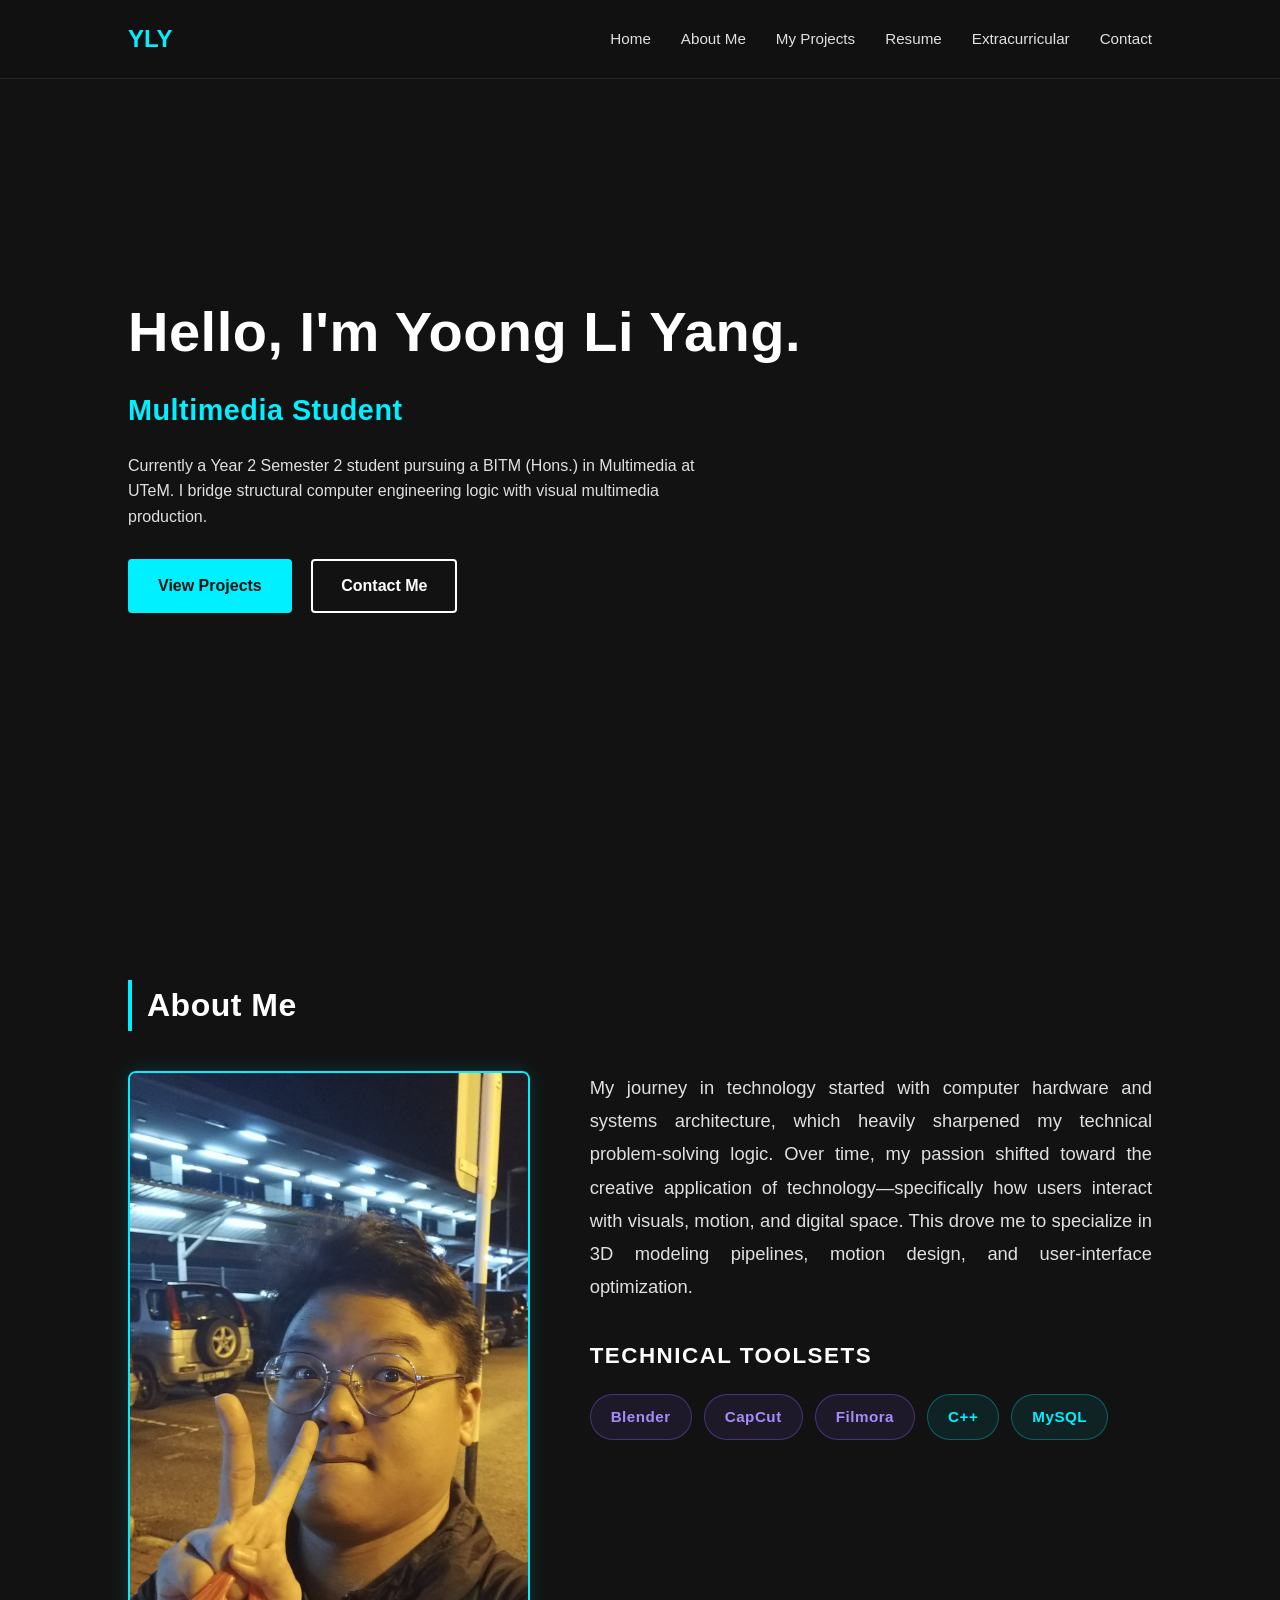
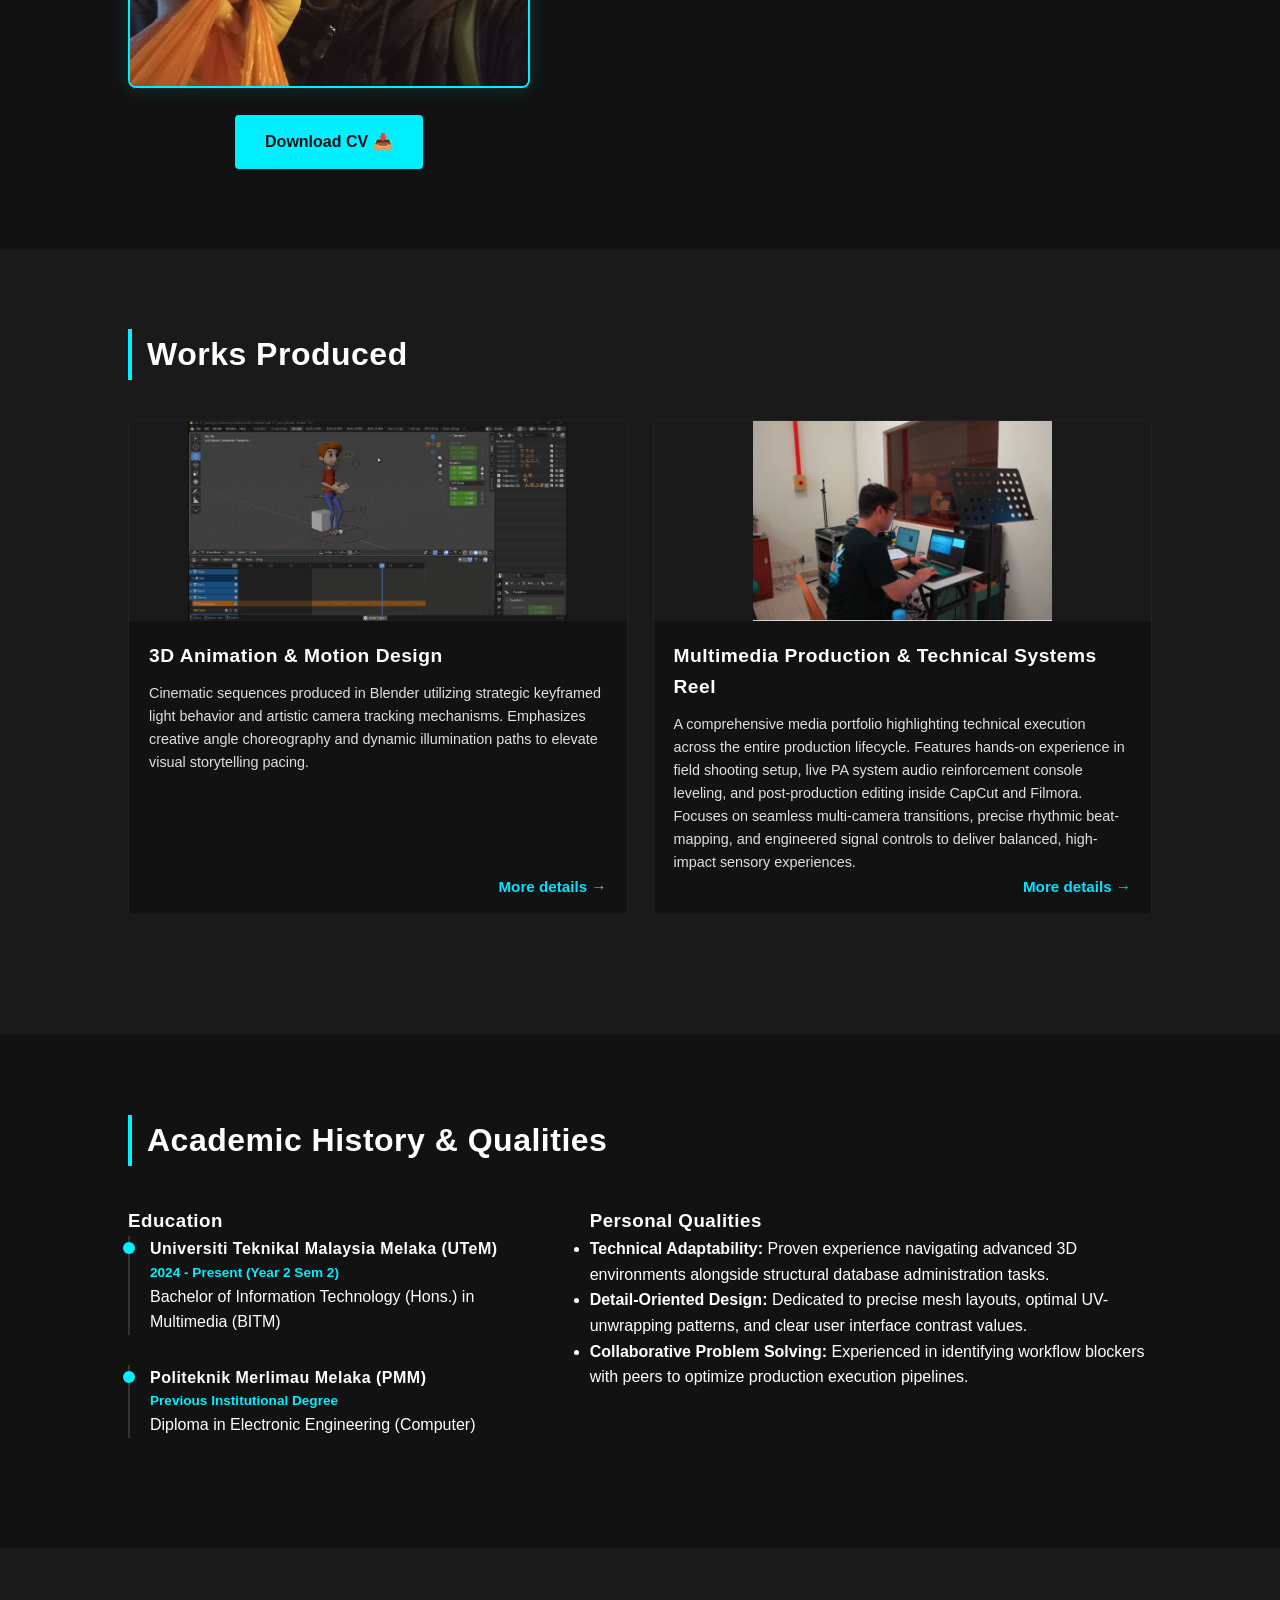
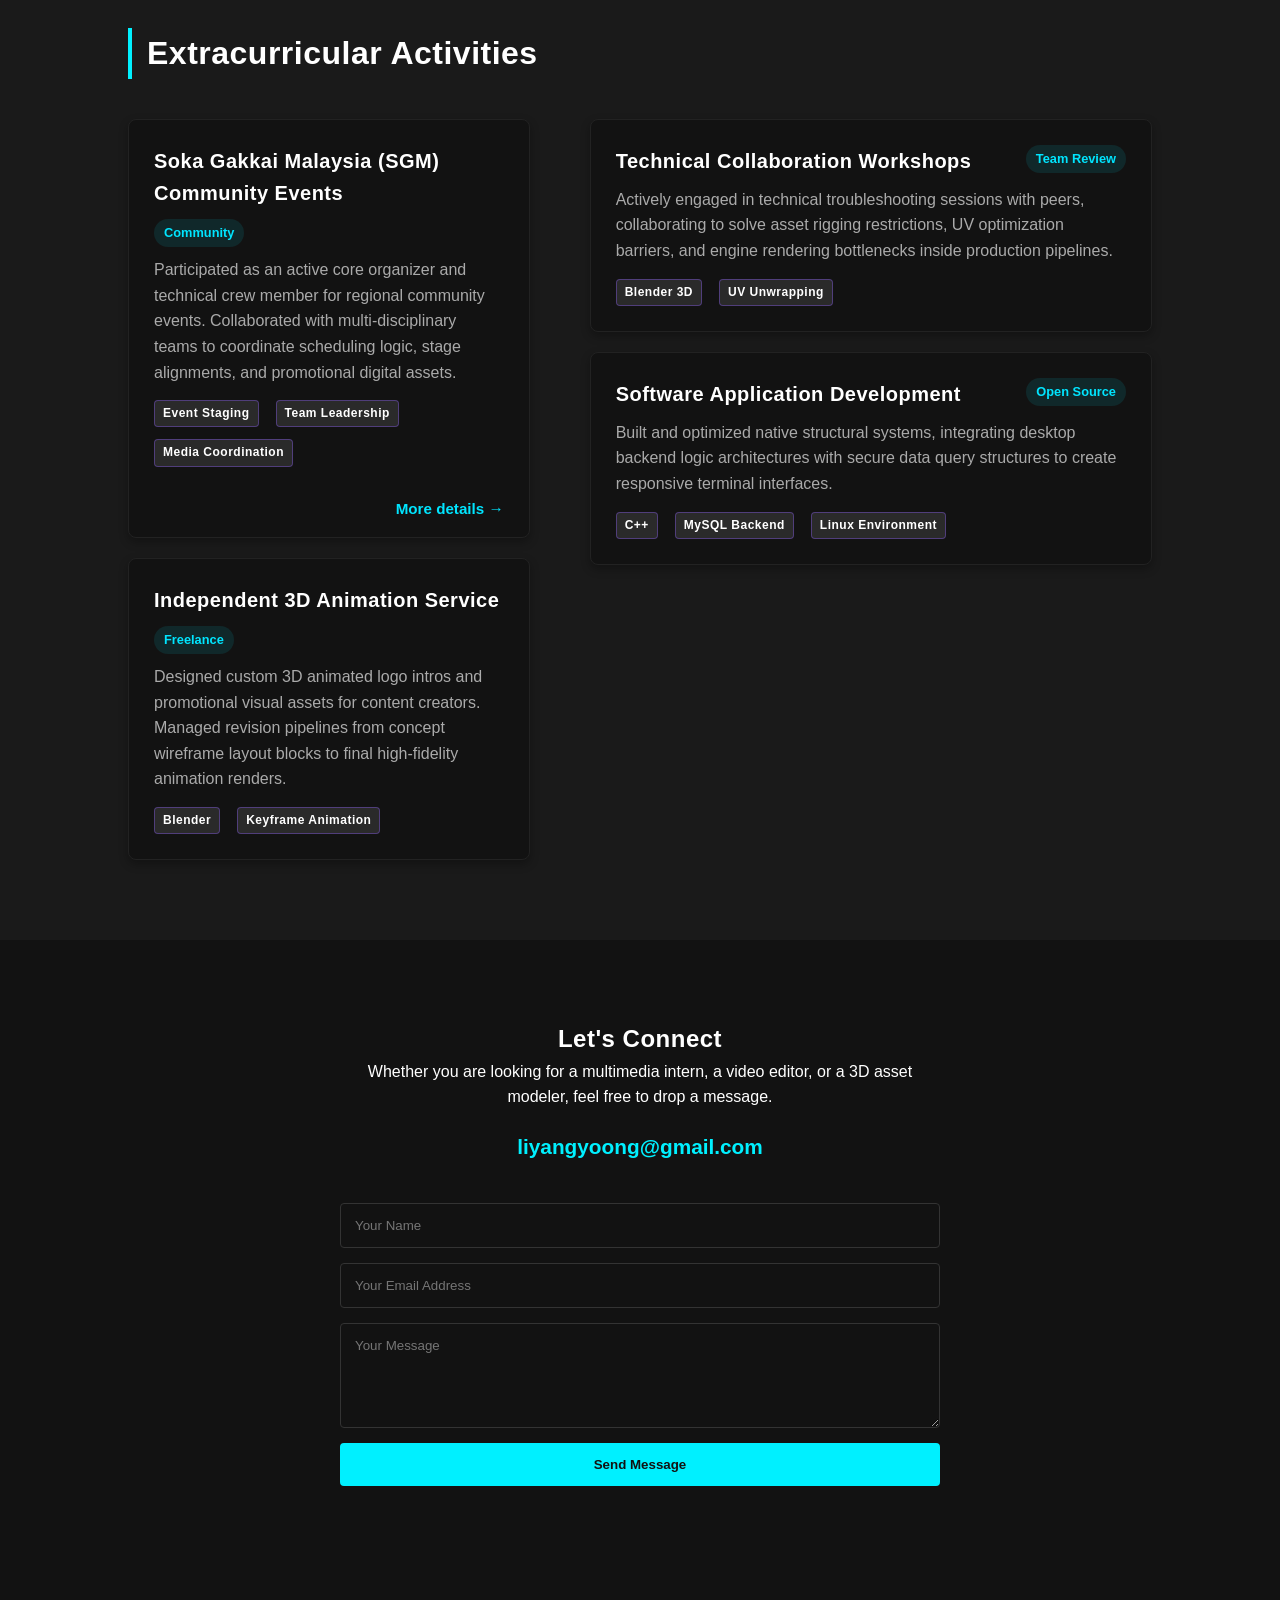
==== index.html @ 7531090e "Update index.html" ====
<!DOCTYPE html>
<html lang="en">
<head>
    <meta charset="UTF-8">
    <meta name="viewport" content="width=device-width, initial-scale=1.0">
    <title>Yoong Li Yang | Digital Portfolio</title>
    <link rel="stylesheet" href="styles.css">
    <style>
        /* Essential layout protection to prevent sections from running into each other */
        .clearfix::after {
            content: "";
            clear: both;
            display: table;
        }
        section {
            display: block;
            width: 100%;
            clear: both;
        }
        .gallery-grid {
            display: grid;
            grid-template-columns: repeat(auto-fit, minmax(320px, 1fr));
            gap: 25px;
            width: 100%;
            margin-bottom: 40px;
        }
    </style>
</head>
<body>

    <header>
        <nav class="nav-container">
            <div class="logo">YLY</div>
            <ul class="nav-links">
                <li><a href="#home">Home</a></li>
                <li><a href="#about">About Me</a></li>
                <li><a href="#projects">My Projects</a></li>
                <li><a href="#resume">Resume</a></li>
                <li><a href="#extracurricular">Extracurricular</a></li>
                <li><a href="#contact">Contact</a></li>
            </ul>
        </nav>
    </header>

    <section id="home" class="hero-section clearfix">
        <div class="video-overlay"></div>
        <video autoplay muted loop id="hero-video">
            <source src="assets/videos/hero_reel.mp4" type="video/mp4">
        </video>
        
        <div class="hero-content">
            <h1>Hello, I'm Yoong Li Yang.</h1>
            <h2>Multimedia Student</h2>
            <p>Currently a Year 2 Semester 2 student pursuing a BITM (Hons.) in Multimedia at UTeM. I bridge structural computer engineering logic with visual multimedia production.</p>
            <div class="cta-group">
                <a href="#projects" class="btn btn-primary">View Projects</a>
                <a href="#contact" class="btn btn-outline">Contact Me</a>
            </div>
        </div>
    </section>

    <section id="about" class="container clearfix">
        <h2 class="section-title">About Me</h2>
        <div class="split-grid">
            <div class="profile-card">
                <img src="profile.png" alt="Yoong Li Yang" class="profile-img scroll-reveal-left">
                <a href="Yoong_Li_Yang_Resume.pdf" download class="btn btn-primary" style="margin-top:20px; display:inline-block;">Download CV 📥</a>
            </div>
            <div class="bio-content scroll-reveal">
                <p>My journey in technology started with computer hardware and systems architecture, which heavily sharpened my technical problem-solving logic. Over time, my passion shifted toward the creative application of technology—specifically how users interact with visuals, motion, and digital space. This drove me to specialize in 3D modeling pipelines, motion design, and user-interface optimization.</p>
    
                <h3>Technical Toolsets</h3>
                <div class="badge-group">
                    <span class="badge badge-tech">Blender</span>
                    <span class="badge badge-tech">CapCut</span>
                    <span class="badge badge-tech">Filmora</span>
                    <span class="badge badge-logic">C++</span>
                    <span class="badge badge-logic">MySQL</span>
                </div>
            </div>
        </div>
    </section>

    <section id="projects" class="container bg-alt clearfix">
        <h2 class="section-title">Works Produced</h2>
        <div class="gallery-grid">
            <!-- Project 1 (Blender Card with Left Side Animation) -->
            <div class="project-card scroll-reveal-left" style="display: flex; flex-direction: column; height: 100%;">
                <img src="blender_render.png" alt="3D Animation Showcase" style="width: 100%; height: 200px; object-fit: contain; background-color: #1a1a1a; display: block;">
                <div class="project-info" style="display: flex; flex-direction: column; flex-grow: 1; justify-content: space-between; position: relative; padding-bottom: 40px;">
                    <div>
                        <h3>3D Animation & Motion Design</h3>
                        <p>Cinematic sequences produced in Blender utilizing strategic keyframed light behavior and artistic camera tracking mechanisms. Emphasizes creative angle choreography and dynamic illumination paths to elevate visual storytelling pacing.</p>
                    </div>
                    <a href="blender.html" style="position: absolute; bottom: 15px; right: 20px; color: #00e5ff; text-decoration: none; font-weight: bold; font-size: 0.95rem;">More details →</a>
                </div>
            </div>
            
            <!-- Project 2 (Multimedia Production Card with Right Side Animation) -->
            <div class="project-card scroll-reveal" style="display: flex; flex-direction: column; height: 100%;">
                <img src="picture9.png" alt="Multimedia Production Preview" style="width: 100%; height: 200px; object-fit: contain; background-color: #1a1a1a; display: block;">
                <div class="project-info" style="display: flex; flex-direction: column; flex-grow: 1; justify-content: space-between; position: relative; padding-bottom: 40px;">
                    <div>
                        <h3>Multimedia Production & Technical Systems Reel</h3>
                        <p>A comprehensive media portfolio highlighting technical execution across the entire production lifecycle. Features hands-on experience in field shooting setup, live PA system audio reinforcement console leveling, and post-production editing inside CapCut and Filmora. Focuses on seamless multi-camera transitions, precise rhythmic beat-mapping, and engineered signal controls to deliver balanced, high-impact sensory experiences.</p>
                    </div>
                    <a href="production.html" style="position: absolute; bottom: 15px; right: 20px; color: #00e5ff; text-decoration: none; font-weight: bold; font-size: 0.95rem;">More details →</a>
                </div>
            </div>
        </div>
    </section>

    <!-- 🎓 Academic History Section -->
    <section id="resume" class="container clearfix">
        <h2 class="section-title">Academic History & Qualities</h2>
        <div class="split-grid">
            <!-- ⬅️ Left Side: Education Columns (Glides from the Left) -->
            <div class="scroll-reveal-left">
                <h3>Education</h3>
                <div class="timeline-item">
                    <h4>Universiti Teknikal Malaysia Melaka (UTeM)</h4>
                    <p class="time-marker">2024 - Present (Year 2 Sem 2)</p>
                    <p>Bachelor of Information Technology (Hons.) in Multimedia (BITM)</p>
                </div>
                <div class="timeline-item">
                    <h4>Politeknik Merlimau Melaka (PMM)</h4>
                    <p class="time-marker">Previous Institutional Degree</p>
                    <p>Diploma in Electronic Engineering (Computer)</p>
                </div>
            </div>
            
            <!-- ➡️ Right Side: Personal Qualities List (Glides from the Right) -->
            <div class="scroll-reveal">
                <h3>Personal Qualities</h3>
                <ul>
                    <li><strong>Technical Adaptability:</strong> Proven experience navigating advanced 3D environments alongside structural database administration tasks.</li>
                    <li><strong>Detail-Oriented Design:</strong> Dedicated to precise mesh layouts, optimal UV-unwrapping patterns, and clear user interface contrast values.</li>
                    <li><strong>Collaborative Problem Solving:</strong> Experienced in identifying workflow blockers with peers to optimize production execution pipelines.</li>
                </ul>
            </div>
        </div>
    </section>

    <!-- 🌟 Extracurricular Activities Section (Fully Enhanced with Active Links) -->
    <section id="extracurricular" class="container bg-alt clearfix">
        <h2 class="section-title">Extracurricular Activities</h2>
        <div class="split-grid">
            
            <!-- ⬅️ Left Side: Digital Media, Community & Content Creation -->
            <div class="scroll-reveal-left" style="display: flex; flex-direction: column; gap: 20px;">
                
                <!-- Card 1: SGM Event Engagement (Now Interactive with Detail Redirection Link) -->
                <div class="activity-card" style="background: #121212; border: 1px solid #222; padding: 25px; border-radius: 8px; transition: all 0.3s ease; box-shadow: 0 4px 10px rgba(0,0,0,0.3); position: relative; padding-bottom: 55px;">
                    <div style="display: flex; justify-content: space-between; align-items: flex-start; margin-bottom: 10px; flex-wrap: wrap; gap: 10px;">
                        <h3 style="margin: 0; color: #fff; font-size: 1.25rem;">Soka Gakkai Malaysia (SGM) Community Events</h3>
                        <span style="background: rgba(0, 229, 255, 0.1); color: #00e5ff; padding: 4px 10px; border-radius: 20px; font-size: 0.8rem; font-weight: bold;">Community</span>
                    </div>
                    <p style="color: #aaa; margin-bottom: 15px;">Participated as an active core organizer and technical crew member for regional community events. Collaborated with multi-disciplinary teams to coordinate scheduling logic, stage alignments, and promotional digital assets.</p>
                    <div class="badge-group" style="margin-bottom: 15px;">
                        <span class="badge badge-tech" style="background: #2a2a2a; color: #fff; padding: 3px 8px; border-radius: 4px; font-size: 0.75rem; margin-right: 5px;">Event Staging</span>
                        <span class="badge badge-tech" style="background: #2a2a2a; color: #fff; padding: 3px 8px; border-radius: 4px; font-size: 0.75rem; margin-right: 5px;">Team Leadership</span>
                        <span class="badge badge-tech" style="background: #2a2a2a; color: #fff; padding: 3px 8px; border-radius: 4px; font-size: 0.75rem;">Media Coordination</span>
                    </div>
                    
                    <!-- 🔗 More Details Anchor Linking to sgm.html sub-page -->
                    <a href="sgm.html" style="position: absolute; bottom: 15px; right: 25px; color: #00e5ff; text-decoration: none; font-weight: bold; font-size: 0.95rem;">More details →</a>
                </div>

                <!-- Card 2: Independent 3D Animation Service -->
                <div class="activity-card" style="background: #121212; border: 1px solid #222; padding: 25px; border-radius: 8px; transition: all 0.3s ease; box-shadow: 0 4px 10px rgba(0,0,0,0.3);">
                    <div style="display: flex; justify-content: space-between; align-items: flex-start; margin-bottom: 10px; flex-wrap: wrap; gap: 10px;">
                        <h3 style="margin: 0; color: #fff; font-size: 1.25rem;">Independent 3D Animation Service</h3>
                        <span style="background: rgba(0, 229, 255, 0.1); color: #00e5ff; padding: 4px 10px; border-radius: 20px; font-size: 0.8rem; font-weight: bold;">Freelance</span>
                    </div>
                    <p style="color: #aaa; margin-bottom: 15px;">Designed custom 3D animated logo intros and promotional visual assets for content creators. Managed revision pipelines from concept wireframe layout blocks to final high-fidelity animation renders.</p>
                    <div class="badge-group">
                        <span class="badge badge-tech" style="background: #2a2a2a; color: #fff; padding: 3px 8px; border-radius: 4px; font-size: 0.75rem; margin-right: 5px;">Blender</span>
                        <span class="badge badge-tech" style="background: #2a2a2a; color: #fff; padding: 3px 8px; border-radius: 4px; font-size: 0.75rem;">Keyframe Animation</span>
                    </div>
                </div>
            </div>
            
            <!-- ➡️ Right Side: Technical Systems & Research -->
            <div class="scroll-reveal" style="display: flex; flex-direction: column; gap: 20px;">
                
                <!-- Card 3: Technical Collaboration Workshops -->
                <div class="activity-card" style="background: #121212; border: 1px solid #222; padding: 25px; border-radius: 8px; transition: all 0.3s ease; box-shadow: 0 4px 10px rgba(0,0,0,0.3);">
                    <div style="display: flex; justify-content: space-between; align-items: flex-start; margin-bottom: 10px; flex-wrap: wrap; gap: 10px;">
                        <h3 style="margin: 0; color: #fff; font-size: 1.25rem;">Technical Collaboration Workshops</h3>
                        <span style="background: rgba(0, 229, 255, 0.1); color: #00e5ff; padding: 4px 10px; border-radius: 20px; font-size: 0.8rem; font-weight: bold;">Team Review</span>
                    </div>
                    <p style="color: #aaa; margin-bottom: 15px;">Actively engaged in technical troubleshooting sessions with peers, collaborating to solve asset rigging restrictions, UV optimization barriers, and engine rendering bottlenecks inside production pipelines.</p>
                    <div class="badge-group">
                        <span class="badge badge-tech" style="background: #2a2a2a; color: #fff; padding: 3px 8px; border-radius: 4px; font-size: 0.75rem; margin-right: 5px;">Blender 3D</span>
                        <span class="badge badge-tech" style="background: #2a2a2a; color: #fff; padding: 3px 8px; border-radius: 4px; font-size: 0.75rem;">UV Unwrapping</span>
                    </div>
                </div>

                <!-- Card 4: Software Application Development -->
                <div class="activity-card" style="background: #121212; border: 1px solid #222; padding: 25px; border-radius: 8px; transition: all 0.3s ease; box-shadow: 0 4px 10px rgba(0,0,0,0.3);">
                    <div style="display: flex; justify-content: space-between; align-items: flex-start; margin-bottom: 10px; flex-wrap: wrap; gap: 10px;">
                        <h3 style="margin: 0; color: #fff; font-size: 1.25rem;">Software Application Development</h3>
                        <span style="background: rgba(0, 229, 255, 0.1); color: #00e5ff; padding: 4px 10px; border-radius: 20px; font-size: 0.8rem; font-weight: bold;">Open Source</span>
                    </div>
                    <p style="color: #aaa; margin-bottom: 15px;">Built and optimized native structural systems, integrating desktop backend logic architectures with secure data query structures to create responsive terminal interfaces.</p>
                    <div class="badge-group">
                        <span class="badge badge-tech" style="background: #2a2a2a; color: #fff; padding: 3px 8px; border-radius: 4px; font-size: 0.75rem; margin-right: 5px;">C++</span>
                        <span class="badge badge-tech" style="background: #2a2a2a; color: #fff; padding: 3px 8px; border-radius: 4px; font-size: 0.75rem; margin-right: 5px;">MySQL Backend</span>
                        <span class="badge badge-tech" style="background: #2a2a2a; color: #fff; padding: 3px 8px; border-radius: 4px; font-size: 0.75rem;">Linux Environment</span>
                    </div>
                </div>
            </div>

        </div>
    </section>

    <!-- 📨 Contact Form Section -->
    <section id="contact" class="container clearfix">
        <div class="contact-center">
            <h2>Let's Connect</h2>
            <p>Whether you are looking for a multimedia intern, a video editor, or a 3D asset modeler, feel free to drop a message.</p>
            <p class="email-highlight">liyangyoong@gmail.com</p>
            
            <!-- Ajax Contact Form (No Redirects, No Refreshes) -->
            <form id="portfolioContactForm" class="contact-form">
                
                <input type="hidden" name="_captcha" value="false">

                <input type="text" name="name" placeholder="Your Name" required>
                <input type="email" name="email" placeholder="Your Email Address" required>
                <textarea name="message" placeholder="Your Message" rows="5" required></textarea>
                
                <button type="submit" id="submitBtn" class="btn btn-primary">Send Message</button>
                
                <!-- Success Notification Output Field -->
                <div id="formFeedback" class="feedback-msg" style="margin-top: 20px; font-weight: bold; font-size: 1.1rem; min-height: 25px; transition: color 0.3s ease;"></div>
            </form>
        </div>
    </section>

    <script src="scripts.js"></script>

    <!-- 🚀 AJAX Background Email Sender & Scroll Listener System -->
    <script>
        document.addEventListener("DOMContentLoaded", function () {
            // 1. 📬 Silent Form Handling System
            const form = document.getElementById("portfolioContactForm");
            const feedback = document.getElementById("formFeedback");
            const button = document.getElementById("submitBtn");

            if (form) {
                form.addEventListener("submit", function (e) {
                    e.preventDefault(); // Stop page from refreshing or redirecting!
                    
                    button.disabled = true;
                    button.innerText = "Sending...";
                    feedback.style.color = "#00f0ff";
                    feedback.innerText = "Processing your message...";

                    const formData = new FormData(form);

                    fetch("https://formsubmit.co/ajax/liyangyoong@gmail.com", {
                        method: "POST",
                        body: formData
                    })
                    .then(response => response.json())
                    .then(data => {
                        feedback.style.color = "#00ff88"; // Bright green text color
                        feedback.innerText = "Message sent successfully! I will reply to your email within 24 hours.";
                        form.reset();
                    })
                    .catch(error => {
                        feedback.style.color = "#ff3333";
                        feedback.innerText = "Oops! Something went wrong. Please try again.";
                    })
                    .finally(() => {
                        button.disabled = false;
                        button.innerText = "Send Message";
                    });
                });
            }

            // 2. 🎬 Scroll Trigger Animations System
            const revealElements = document.querySelectorAll(".scroll-reveal, .scroll-reveal-left");
            if (revealElements.length > 0) {
                const observer = new IntersectionObserver(function (entries) {
                    entries.forEach(function (entry) {
                        if (entry.isIntersecting) {
                            entry.target.classList.add("active");
                        } else {
                            entry.target.classList.remove("active");
                        }
                    });
                }, { 
                    threshold: 0.1,
                    rootMargin: "0px 0px -50px 0px"
                });

                revealElements.forEach(function (element) {
                    observer.observe(element);
                });
            }
        });
    </script>
</body>
</html>
---- styles.css ----
/* ==========================================================================
   GLOBAL STYLES & VARIABLES
   ========================================================================== */
:root {
    --bg-main: #121212;
    --bg-sub: #1a1a1a;
    --text-primary: #ffffff;
    --text-secondary: #e0E0e0;
    --accent-cyan: #00f0ff;
    --accent-glow: rgba(0, 240, 255, 0.3);
}

* {
    margin: 0;
    padding: 0;
    box-sizing: border-box;
    font-family: 'Roboto', sans-serif;
    scroll-behavior: smooth;
}

body {
    background-color: var(--bg-main);
    color: var(--text-primary);
    line-height: 1.6;
}

h1, h2, h3, h4 {
    font-family: 'Poppins', sans-serif;
    font-weight: 700;
    letter-spacing: 0.5px;
}

.container {
    padding: 80px 10%;
}

.bg-alt {
    background-color: var(--bg-sub);
}

.section-title {
    font-size: 2rem;
    margin-bottom: 40px;
    border-left: 4px solid var(--accent-cyan);
    padding-left: 15px;
}

/* ==========================================================================
   HEADER & NAVIGATION
   ========================================================================== */
header {
    position: fixed;
    top: 0;
    width: 100%;
    background: rgba(18, 18, 18, 0.95);
    backdrop-filter: blur(10px);
    z-index: 1000;
    border-bottom: 1px solid #222;
}

.nav-container {
    display: flex;
    justify-content: space-between;
    align-items: center;
    padding: 20px 10%;
}

.logo {
    font-weight: bold;
    color: var(--accent-cyan);
    font-size: 1.5rem;
}

.nav-links {
    display: flex;
    list-style: none;
}

.nav-links a {
    color: var(--text-secondary);
    text-decoration: none;
    margin-left: 30px;
    font-size: 0.95rem;
    transition: color 0.2s ease;
}

.nav-links a:hover {
    color: var(--accent-cyan);
}

/* ==========================================================================
   HERO SECTION WITH VIDEO
   ========================================================================== */
.hero-section {
    position: relative;
    height: 100vh;
    display: flex;
    align-items: center;
    padding: 0 10%;
    overflow: hidden;
}

#hero-video {
    position: absolute;
    top: 50%;
    left: 50%;
    min-width: 100%;
    min-height: 100%;
    width: auto;
    height: auto;
    transform: translate(-50%, -50%);
    z-index: -2;
    object-fit: cover;
}

.video-overlay {
    position: absolute;
    top: 0;
    left: 0;
    width: 100%;
    height: 100%;
    background: rgba(18, 18, 18, 0.85);
    z-index: -1;
}

.hero-content h1 { font-size: 3.5rem; margin-bottom: 10px; }
.hero-content h2 { font-size: 1.8rem; color: var(--accent-cyan); margin-bottom: 20px; }
.hero-content p { max-width: 600px; margin-bottom: 30px; color: var(--text-secondary); }

/* ==========================================================================
   BUTTONS
   ========================================================================== */
.btn {
    padding: 12px 28px;
    border-radius: 4px;
    text-decoration: none;
    font-weight: 600;
    display: inline-block;
    transition: all 0.2s ease;
    cursor: pointer;
}

.btn-primary {
    background-color: var(--accent-cyan);
    color: #121212;
    border: 2px solid var(--accent-cyan);
}

.btn-primary:hover {
    background-color: transparent;
    color: var(--accent-cyan);
    box-shadow: 0 0 15px var(--accent-glow);
}

.btn-outline {
    border: 2px solid var(--text-primary);
    color: var(--text-primary);
    margin-left: 15px;
}

.btn-outline:hover {
    border-color: var(--accent-cyan);
    color: var(--accent-cyan);
}

/* ==========================================================================
   ABOUT ME SECTION: SPLIT GRID & BIO
   ========================================================================== */
.split-grid {
    display: grid;
    grid-template-columns: 1fr 1.4fr; 
    gap: 60px;                        
    align-items: flex-start;
}

.profile-card {
    text-align: center;
}

.profile-img {
    max-width: 100%;    
    height: auto;       
    object-fit: contain; 
    border-radius: 8px;
    border: 2px solid var(--accent-cyan);
    box-shadow: 0 0 20px rgba(0, 240, 255, 0.15); 
    transition: transform 0.3s ease;
}

.profile-img:hover {
    transform: scale(1.02); 
}

.bio-content p {
    font-size: 1.15rem;          
    line-height: 1.8;            
    color: var(--text-secondary);
    margin-bottom: 35px;         
    text-align: justify;         
}

.bio-content h3 {
    font-size: 1.4rem;
    color: #ffffff;
    margin-bottom: 20px;
    text-transform: uppercase;   
    letter-spacing: 1.5px;       
}

/* ==========================================================================
   🛠️ TRUE SCROLL DETECTED VISUAL STATES (Synchronized to 3s)
   ========================================================================== */

/* Left-Side Glide (Profile Picture) */
.scroll-reveal-left {
    opacity: 0;
    transform: translateX(-50px);
    transition: opacity 30s cubic-bezier(0.25, 1, 0.5, 1), transform 3s cubic-bezier(0.25, 1, 0.5, 1);
}
.scroll-reveal-left.active {
    opacity: 1;
    transform: translateX(0);
}

/* Bottom Glide changed to Right-Side Glide (Bio Text Paragraph) */
.scroll-reveal {
    opacity: 0;
    transform: translateX(50px); /* ➡️ Moves the start position 50px to the right side */
    /* ⚡ Synchronized both opacity and transform to a smooth 0.8 seconds */
    transition: opacity 30s cubic-bezier(0.25, 1, 0.5, 1), transform 0.8s cubic-bezier(0.25, 1, 0.5, 1);
}

.scroll-reveal.active {
    opacity: 1;
    transform: translateX(0); /* ✅ Glides back to its original position */
}

/* ==========================================================================
   CREATIVE COMPONENT: TECHNICAL BADGES
   ========================================================================== */
.badge-group {
    display: flex;
    flex-wrap: wrap;
    gap: 12px;
    margin-top: 15px;
}

.badge {
    padding: 10px 20px;          
    border-radius: 30px;         
    font-size: 0.95rem;          
    font-weight: 600;
    letter-spacing: 0.5px;
    display: inline-block;
    transition: all 0.25s ease;
    cursor: default;
}

.badge-tech { 
    background-color: rgba(138, 92, 246, 0.1); 
    color: #a78bfa; 
    border: 1px solid rgba(138, 92, 246, 0.4); 
}
.badge-tech:hover {
    background-color: rgba(138, 92, 246, 0.25);
    box-shadow: 0 0 12px rgba(138, 92, 246, 0.3);
}

.badge-logic { 
    background-color: rgba(0, 240, 255, 0.08); 
    color: var(--accent-cyan); 
    border: 1px solid rgba(0, 240, 255, 0.3); 
}
.badge-logic:hover {
    background-color: rgba(0, 240, 255, 0.2);
    box-shadow: 0 0 12px var(--accent-glow);
}

/* ==========================================================================
   WORKS PRODUCED GALLERY GRID
   ========================================================================== */
.gallery-grid {
    display: grid;
    grid-template-columns: repeat(auto-fit, minmax(300px, 1fr));
    gap: 30px;
}

.project-card {
    background-color: var(--bg-main);
    border: 1px solid #222;
    border-radius: 6px;
    overflow: hidden;
    transition: transform 0.3s ease, border-color 0.3s ease;
}

.project-card:hover {
    transform: translateY(-5px);
    border-color: var(--accent-cyan);
}

.project-media {
    height: 200px;
    background-color: #252525;
    display: flex;
    align-items: center;
    justify-content: center;
    color: #555;
}

.project-info {
    padding: 20px;
}

.project-info h3 { margin-bottom: 10px; font-size: 1.2rem;}
.project-info p { font-size: 0.9rem; color: var(--text-secondary); }

/* ==========================================================================
   RESUME TIMELINE
   ========================================================================== */
.timeline-item {
    border-left: 2px solid #333;
    padding-left: 20px;
    position: relative;
    margin-bottom: 30px;
}

.timeline-item::before {
    content: '';
    position: absolute;
    left: -7px;
    top: 6px;
    width: 12px;
    height: 12px;
    background: var(--accent-cyan);
    border-radius: 50%;
}

.time-marker { font-size: 0.85rem; color: var(--accent-cyan); font-weight: bold; }

/* ==========================================================================
   CONTACT FORM & SYSTEM FEEDBACK
   ========================================================================== */
.contact-center { max-width: 600px; margin: 0 auto; text-align: center; }
.email-highlight { font-size: 1.3rem; color: var(--accent-cyan); margin: 20px 0 40px; font-weight: bold;}

.contact-form { display: flex; flex-direction: column; gap: 15px; text-align: left; }
.contact-form input, .contact-form textarea {
    width: 100%; padding: 14px; background: var(--bg-main); border: 1px solid #333;
    color: #fff; border-radius: 4px; outline: none; transition: border-color 0.2s;
}
.contact-form input:focus, .contact-form textarea:focus { border-color: var(--accent-cyan); }

.feedback-msg { margin-top: 15px; font-weight: bold; text-align: center; }
.feedback-msg.success { color: #00ff88; }
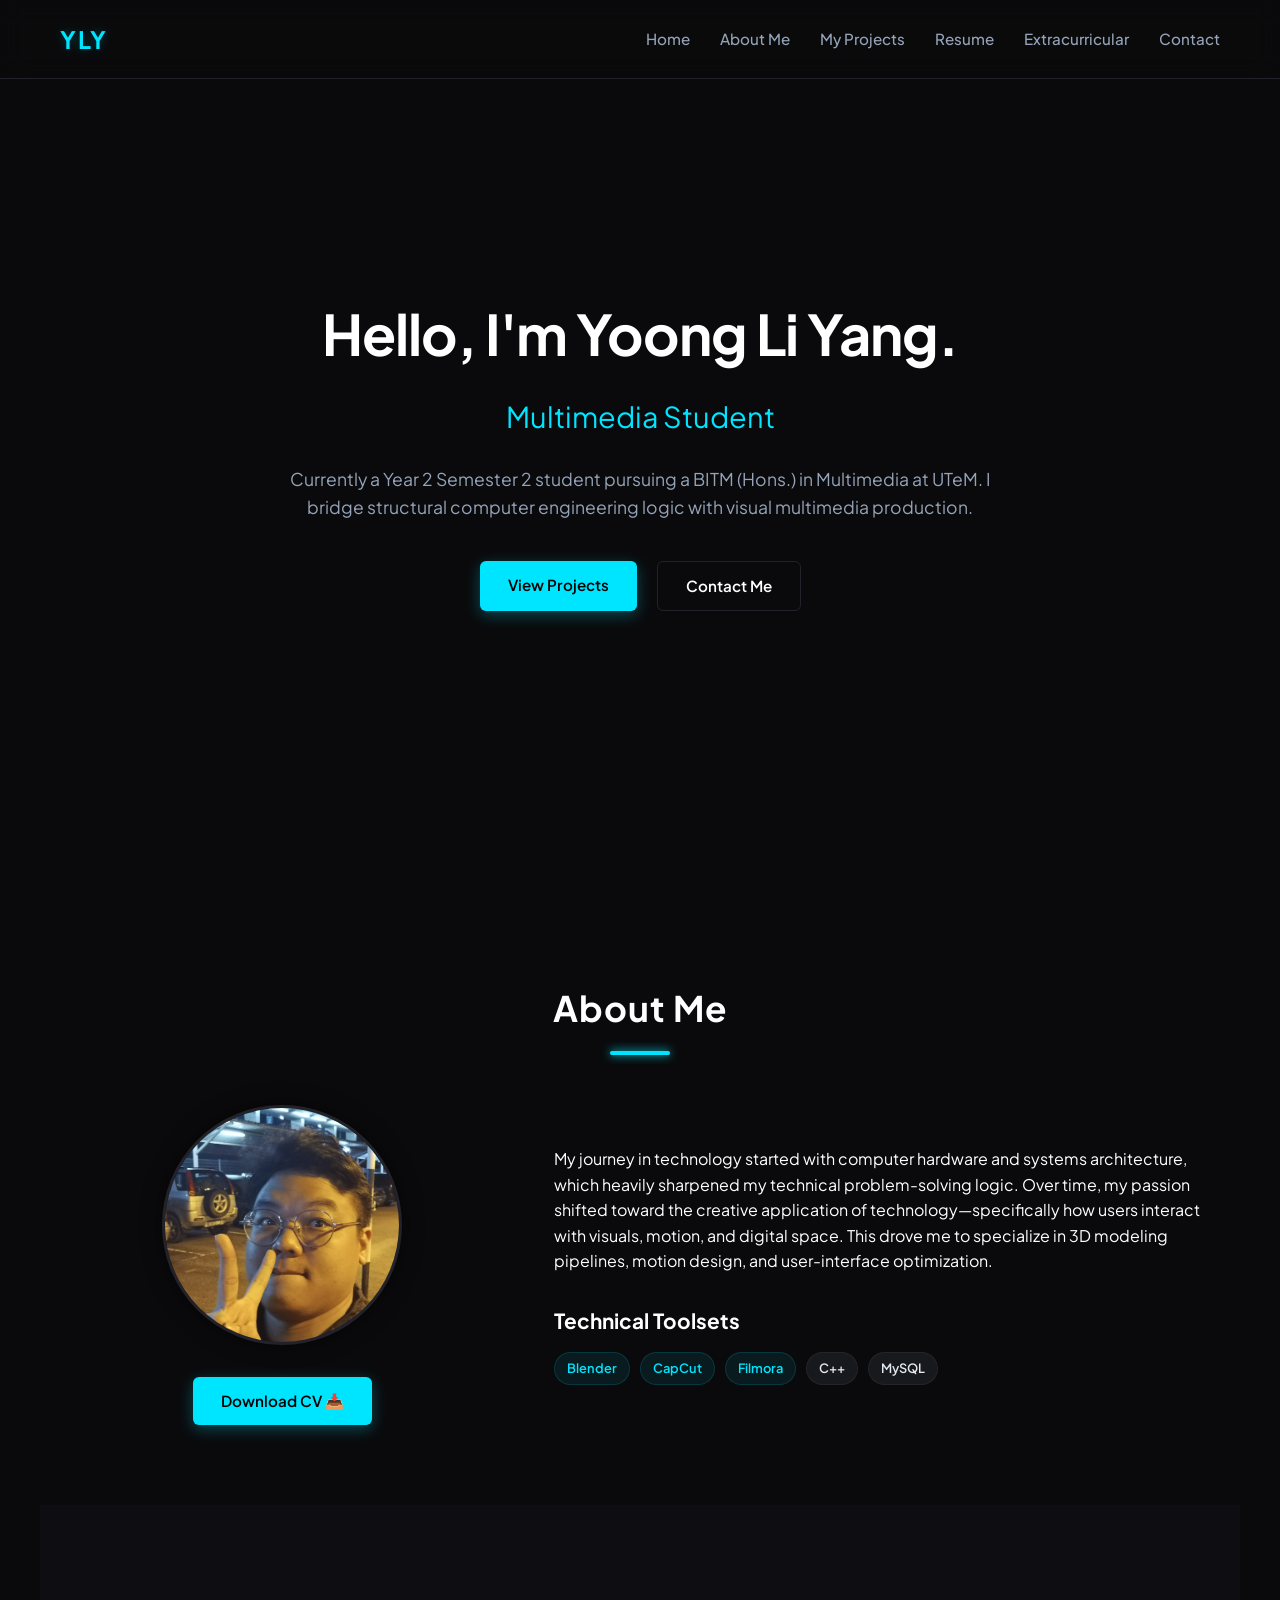
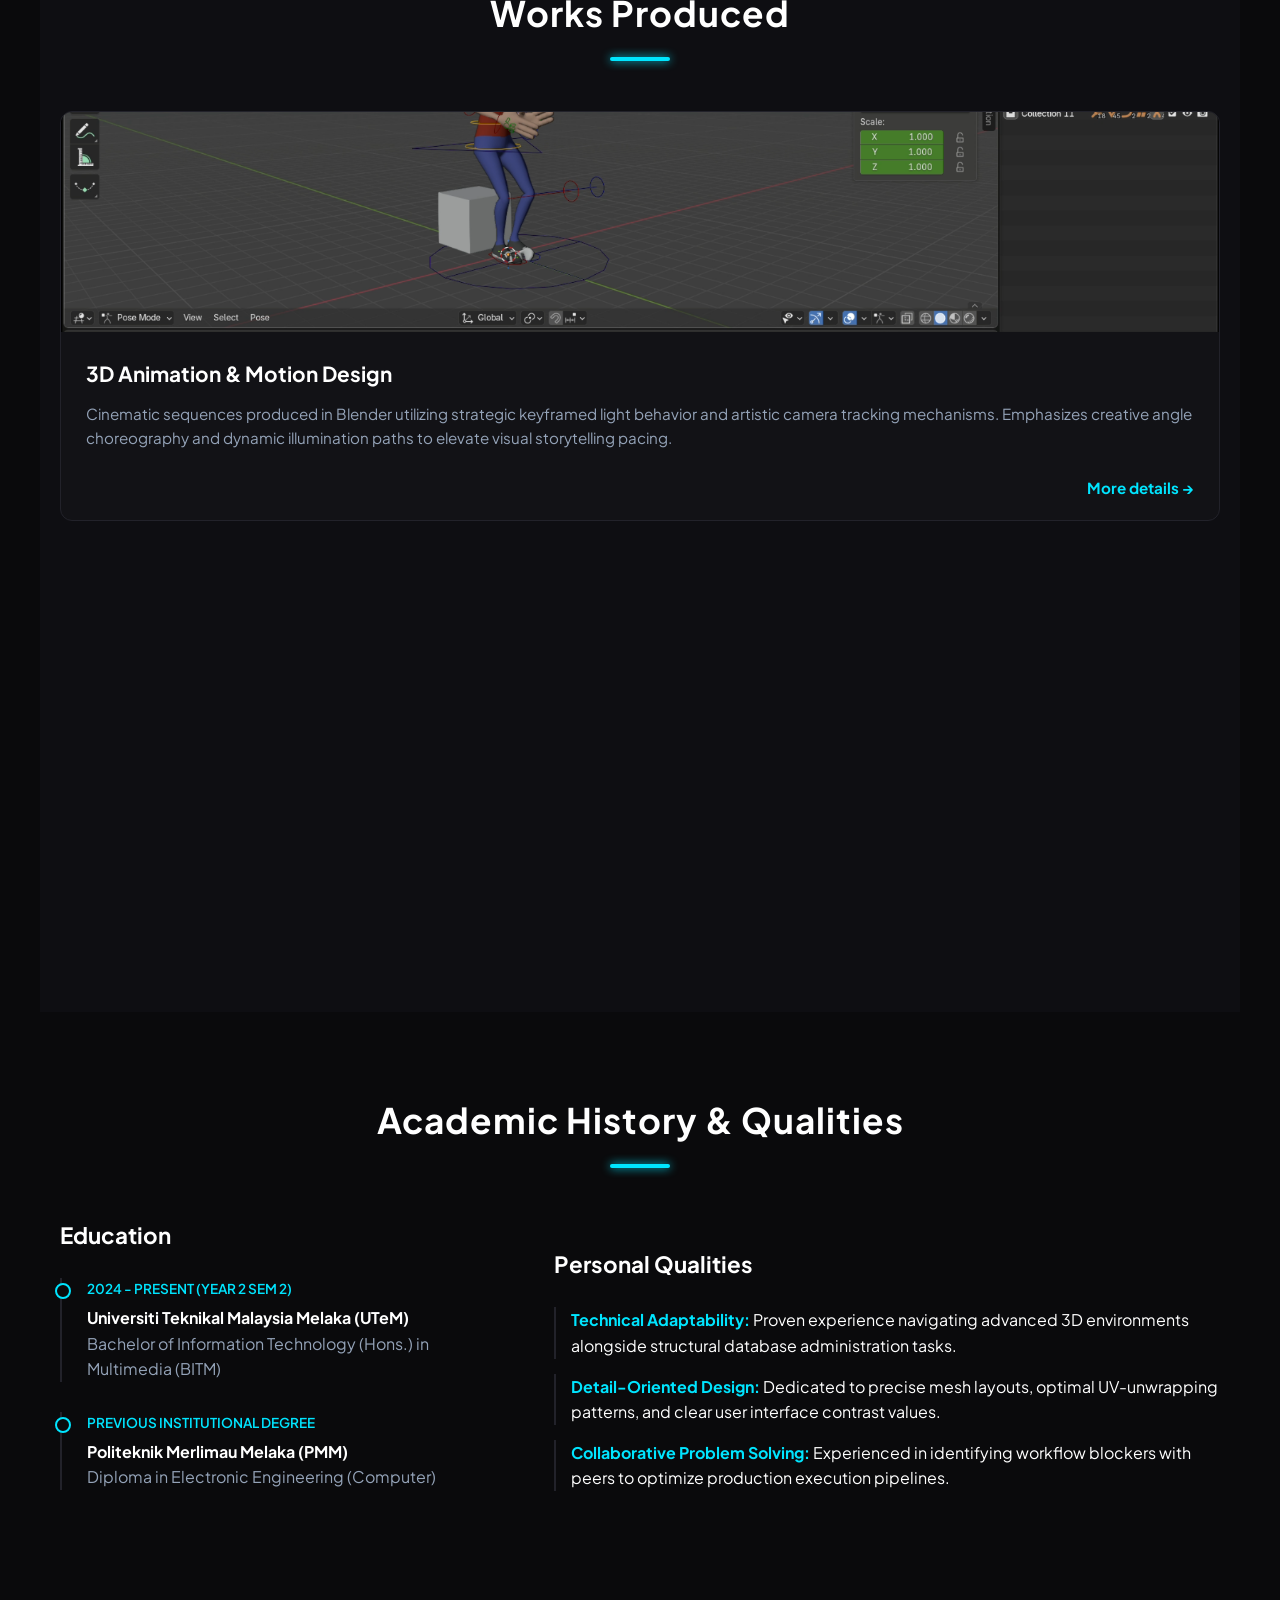
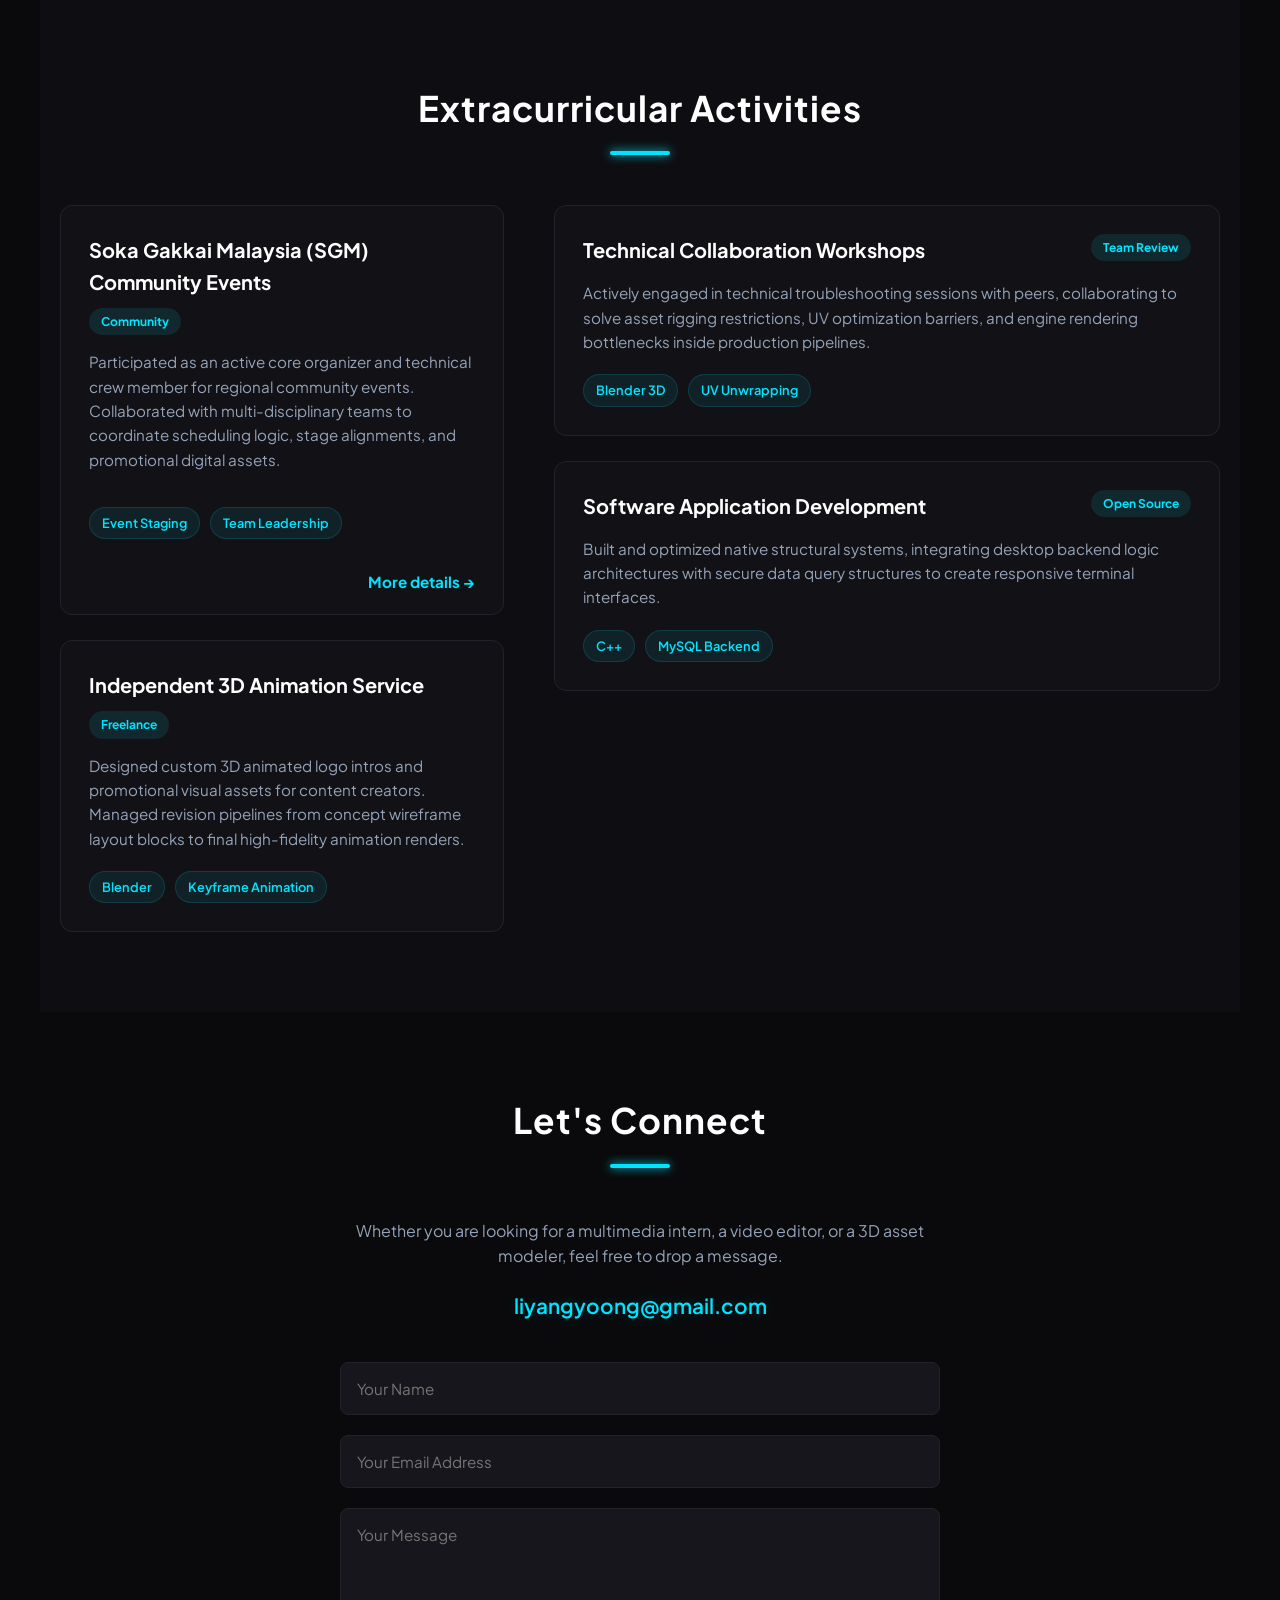
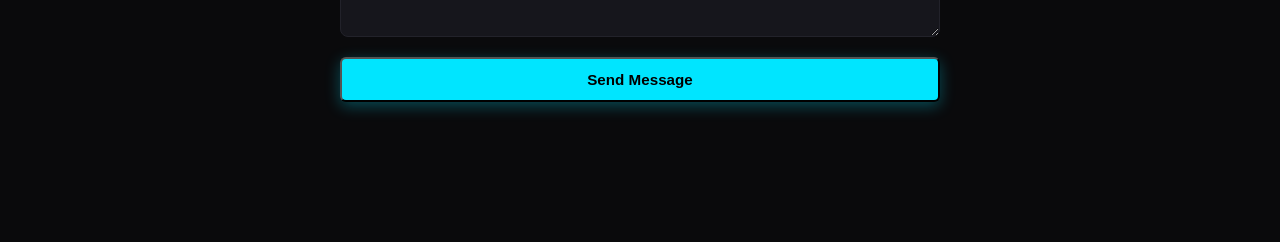
==== commit a614f655: "Update index.html" ====
--- a/index.html
+++ b/index.html
@@ -5,26 +5,6 @@
     <meta name="viewport" content="width=device-width, initial-scale=1.0">
     <title>Yoong Li Yang | Digital Portfolio</title>
     <link rel="stylesheet" href="styles.css">
-    <style>
-        /* Essential layout protection to prevent sections from running into each other */
-        .clearfix::after {
-            content: "";
-            clear: both;
-            display: table;
-        }
-        section {
-            display: block;
-            width: 100%;
-            clear: both;
-        }
-        .gallery-grid {
-            display: grid;
-            grid-template-columns: repeat(auto-fit, minmax(320px, 1fr));
-            gap: 25px;
-            width: 100%;
-            margin-bottom: 40px;
-        }
-    </style>
 </head>
 <body>
 
@@ -42,7 +22,7 @@
         </nav>
     </header>
 
-    <section id="home" class="hero-section clearfix">
+    <section id="home" class="hero-section">
         <div class="video-overlay"></div>
         <video autoplay muted loop id="hero-video">
             <source src="assets/videos/hero_reel.mp4" type="video/mp4">
@@ -59,17 +39,19 @@
         </div>
     </section>
 
-    <section id="about" class="container clearfix">
+    <section id="about" class="container">
         <h2 class="section-title">About Me</h2>
         <div class="split-grid">
             <div class="profile-card">
                 <img src="profile.png" alt="Yoong Li Yang" class="profile-img scroll-reveal-left">
-                <a href="Yoong_Li_Yang_Resume.pdf" download class="btn btn-primary" style="margin-top:20px; display:inline-block;">Download CV 📥</a>
+                <div style="margin-top: 25px;">
+                    <a href="Yoong_Li_Yang_Resume.pdf" download class="btn btn-primary">Download CV 📥</a>
+                </div>
             </div>
             <div class="bio-content scroll-reveal">
                 <p>My journey in technology started with computer hardware and systems architecture, which heavily sharpened my technical problem-solving logic. Over time, my passion shifted toward the creative application of technology—specifically how users interact with visuals, motion, and digital space. This drove me to specialize in 3D modeling pipelines, motion design, and user-interface optimization.</p>
     
-                <h3>Technical Toolsets</h3>
+                <h3 style="margin-top: 30px; margin-bottom: 10px; font-size: 1.3rem;">Technical Toolsets</h3>
                 <div class="badge-group">
                     <span class="badge badge-tech">Blender</span>
                     <span class="badge badge-tech">CapCut</span>
@@ -81,177 +63,159 @@
         </div>
     </section>
 
-    <section id="projects" class="container bg-alt clearfix">
+    <section id="projects" class="container bg-alt">
         <h2 class="section-title">Works Produced</h2>
         <div class="gallery-grid">
-            <!-- Project 1 (Blender Card with Left Side Animation) -->
+            
             <div class="project-card scroll-reveal-left" style="display: flex; flex-direction: column; height: 100%;">
-                <img src="blender_render.png" alt="3D Animation Showcase" style="width: 100%; height: 200px; object-fit: contain; background-color: #1a1a1a; display: block;">
-                <div class="project-info" style="display: flex; flex-direction: column; flex-grow: 1; justify-content: space-between; position: relative; padding-bottom: 40px;">
+                <div class="img-container">
+                    <img src="blender_render.png" alt="3D Animation Showcase">
+                </div>
+                <div class="project-info" style="display: flex; flex-direction: column; flex-grow: 1; justify-content: space-between; position: relative; padding-bottom: 50px;">
                     <div>
                         <h3>3D Animation & Motion Design</h3>
                         <p>Cinematic sequences produced in Blender utilizing strategic keyframed light behavior and artistic camera tracking mechanisms. Emphasizes creative angle choreography and dynamic illumination paths to elevate visual storytelling pacing.</p>
                     </div>
-                    <a href="blender.html" style="position: absolute; bottom: 15px; right: 20px; color: #00e5ff; text-decoration: none; font-weight: bold; font-size: 0.95rem;">More details →</a>
-                </div>
-            </div>
-            
-            <!-- Project 2 (Multimedia Production Card with Right Side Animation) -->
+                    <a href="blender.html" style="position: absolute; bottom: 20px; right: 25px; color: var(--primary); text-decoration: none; font-weight: bold; font-size: 0.95rem;">More details →</a>
+                </div>
+            </div>
+            
             <div class="project-card scroll-reveal" style="display: flex; flex-direction: column; height: 100%;">
-                <img src="picture9.png" alt="Multimedia Production Preview" style="width: 100%; height: 200px; object-fit: contain; background-color: #1a1a1a; display: block;">
-                <div class="project-info" style="display: flex; flex-direction: column; flex-grow: 1; justify-content: space-between; position: relative; padding-bottom: 40px;">
-                    <div>
-                        <h3>Multimedia Production & Technical Systems Reel</h3>
-                        <p>A comprehensive media portfolio highlighting technical execution across the entire production lifecycle. Features hands-on experience in field shooting setup, live PA system audio reinforcement console leveling, and post-production editing inside CapCut and Filmora. Focuses on seamless multi-camera transitions, precise rhythmic beat-mapping, and engineered signal controls to deliver balanced, high-impact sensory experiences.</p>
-                    </div>
-                    <a href="production.html" style="position: absolute; bottom: 15px; right: 20px; color: #00e5ff; text-decoration: none; font-weight: bold; font-size: 0.95rem;">More details →</a>
-                </div>
-            </div>
-        </div>
-    </section>
-
-    <!-- 🎓 Academic History Section -->
-    <section id="resume" class="container clearfix">
+                <div class="img-container">
+                    <img src="picture9.png" alt="Multimedia Production Preview">
+                </div>
+                <div class="project-info" style="display: flex; flex-direction: column; flex-grow: 1; justify-content: space-between; position: relative; padding-bottom: 50px;">
+                    <div>
+                        <h3>Multimedia Production & Systems Reel</h3>
+                        <p>A comprehensive media portfolio highlighting technical execution across the entire production lifecycle. Features hands-on experience in field shooting setup, live PA system audio reinforcement console leveling, and post-production editing inside CapCut and Filmora.</p>
+                    </div>
+                    <a href="production.html" style="position: absolute; bottom: 20px; right: 25px; color: var(--primary); text-decoration: none; font-weight: bold; font-size: 0.95rem;">More details →</a>
+                </div>
+            </div>
+        </div>
+    </section>
+
+    <section id="resume" class="container">
         <h2 class="section-title">Academic History & Qualities</h2>
         <div class="split-grid">
-            <!-- ⬅️ Left Side: Education Columns (Glides from the Left) -->
             <div class="scroll-reveal-left">
-                <h3>Education</h3>
+                <h3 style="margin-bottom: 25px; font-size: 1.4rem;">Education</h3>
                 <div class="timeline-item">
+                    <p class="time-marker">2024 - Present (Year 2 Sem 2)</p>
                     <h4>Universiti Teknikal Malaysia Melaka (UTeM)</h4>
-                    <p class="time-marker">2024 - Present (Year 2 Sem 2)</p>
-                    <p>Bachelor of Information Technology (Hons.) in Multimedia (BITM)</p>
+                    <p style="color: var(--text-muted);">Bachelor of Information Technology (Hons.) in Multimedia (BITM)</p>
                 </div>
                 <div class="timeline-item">
+                    <p class="time-marker">Previous Institutional Degree</p>
                     <h4>Politeknik Merlimau Melaka (PMM)</h4>
-                    <p class="time-marker">Previous Institutional Degree</p>
-                    <p>Diploma in Electronic Engineering (Computer)</p>
-                </div>
-            </div>
-            
-            <!-- ➡️ Right Side: Personal Qualities List (Glides from the Right) -->
+                    <p style="color: var(--text-muted);">Diploma in Electronic Engineering (Computer)</p>
+                </div>
+            </div>
+            
             <div class="scroll-reveal">
-                <h3>Personal Qualities</h3>
-                <ul>
-                    <li><strong>Technical Adaptability:</strong> Proven experience navigating advanced 3D environments alongside structural database administration tasks.</li>
-                    <li><strong>Detail-Oriented Design:</strong> Dedicated to precise mesh layouts, optimal UV-unwrapping patterns, and clear user interface contrast values.</li>
-                    <li><strong>Collaborative Problem Solving:</strong> Experienced in identifying workflow blockers with peers to optimize production execution pipelines.</li>
+                <h3 style="margin-bottom: 25px; font-size: 1.4rem;">Personal Qualities</h3>
+                <ul style="list-style: none; display: flex; flex-direction: column; gap: 15px;">
+                    <li style="border-left: 2px solid var(--border-color); padding-left: 15px;"><strong style="color: var(--primary);">Technical Adaptability:</strong> Proven experience navigating advanced 3D environments alongside structural database administration tasks.</li>
+                    <li style="border-left: 2px solid var(--border-color); padding-left: 15px;"><strong style="color: var(--primary);">Detail-Oriented Design:</strong> Dedicated to precise mesh layouts, optimal UV-unwrapping patterns, and clear user interface contrast values.</li>
+                    <li style="border-left: 2px solid var(--border-color); padding-left: 15px;"><strong style="color: var(--primary);">Collaborative Problem Solving:</strong> Experienced in identifying workflow blockers with peers to optimize production execution pipelines.</li>
                 </ul>
             </div>
         </div>
     </section>
 
-    <!-- 🌟 Extracurricular Activities Section (Fully Enhanced with Active Links) -->
-    <section id="extracurricular" class="container bg-alt clearfix">
+    <section id="extracurricular" class="container bg-alt">
         <h2 class="section-title">Extracurricular Activities</h2>
-        <div class="split-grid">
-            
-            <!-- ⬅️ Left Side: Digital Media, Community & Content Creation -->
-            <div class="scroll-reveal-left" style="display: flex; flex-direction: column; gap: 20px;">
-                
-                <!-- Card 1: SGM Event Engagement (Now Interactive with Detail Redirection Link) -->
-                <div class="activity-card" style="background: #121212; border: 1px solid #222; padding: 25px; border-radius: 8px; transition: all 0.3s ease; box-shadow: 0 4px 10px rgba(0,0,0,0.3); position: relative; padding-bottom: 55px;">
-                    <div style="display: flex; justify-content: space-between; align-items: flex-start; margin-bottom: 10px; flex-wrap: wrap; gap: 10px;">
-                        <h3 style="margin: 0; color: #fff; font-size: 1.25rem;">Soka Gakkai Malaysia (SGM) Community Events</h3>
-                        <span style="background: rgba(0, 229, 255, 0.1); color: #00e5ff; padding: 4px 10px; border-radius: 20px; font-size: 0.8rem; font-weight: bold;">Community</span>
-                    </div>
-                    <p style="color: #aaa; margin-bottom: 15px;">Participated as an active core organizer and technical crew member for regional community events. Collaborated with multi-disciplinary teams to coordinate scheduling logic, stage alignments, and promotional digital assets.</p>
-                    <div class="badge-group" style="margin-bottom: 15px;">
-                        <span class="badge badge-tech" style="background: #2a2a2a; color: #fff; padding: 3px 8px; border-radius: 4px; font-size: 0.75rem; margin-right: 5px;">Event Staging</span>
-                        <span class="badge badge-tech" style="background: #2a2a2a; color: #fff; padding: 3px 8px; border-radius: 4px; font-size: 0.75rem; margin-right: 5px;">Team Leadership</span>
-                        <span class="badge badge-tech" style="background: #2a2a2a; color: #fff; padding: 3px 8px; border-radius: 4px; font-size: 0.75rem;">Media Coordination</span>
-                    </div>
-                    
-                    <!-- 🔗 More Details Anchor Linking to sgm.html sub-page -->
-                    <a href="sgm.html" style="position: absolute; bottom: 15px; right: 25px; color: #00e5ff; text-decoration: none; font-weight: bold; font-size: 0.95rem;">More details →</a>
-                </div>
-
-                <!-- Card 2: Independent 3D Animation Service -->
-                <div class="activity-card" style="background: #121212; border: 1px solid #222; padding: 25px; border-radius: 8px; transition: all 0.3s ease; box-shadow: 0 4px 10px rgba(0,0,0,0.3);">
-                    <div style="display: flex; justify-content: space-between; align-items: flex-start; margin-bottom: 10px; flex-wrap: wrap; gap: 10px;">
-                        <h3 style="margin: 0; color: #fff; font-size: 1.25rem;">Independent 3D Animation Service</h3>
-                        <span style="background: rgba(0, 229, 255, 0.1); color: #00e5ff; padding: 4px 10px; border-radius: 20px; font-size: 0.8rem; font-weight: bold;">Freelance</span>
-                    </div>
-                    <p style="color: #aaa; margin-bottom: 15px;">Designed custom 3D animated logo intros and promotional visual assets for content creators. Managed revision pipelines from concept wireframe layout blocks to final high-fidelity animation renders.</p>
+        <div class="split-grid" style="align-items: stretch;">
+            
+            <div class="scroll-reveal-left" style="display: flex; flex-direction: column; gap: 25px;">
+                <div class="activity-card" style="position: relative; padding-bottom: 60px; display: flex; flex-direction: column; justify-content: space-between; height: 100%;">
+                    <div>
+                        <div style="display: flex; justify-content: space-between; align-items: flex-start; margin-bottom: 15px; flex-wrap: wrap; gap: 10px;">
+                            <h3 style="margin: 0; font-size: 1.25rem;">Soka Gakkai Malaysia (SGM) Community Events</h3>
+                            <span style="background: rgba(0, 229, 255, 0.1); color: var(--primary); padding: 4px 12px; border-radius: 20px; font-size: 0.75rem; font-weight: bold;">Community</span>
+                        </div>
+                        <p style="color: var(--text-muted); font-size: 0.95rem; margin-bottom: 20px;">Participated as an active core organizer and technical crew member for regional community events. Collaborated with multi-disciplinary teams to coordinate scheduling logic, stage alignments, and promotional digital assets.</p>
+                    </div>
+                    <div>
+                        <div class="badge-group" style="margin-bottom: 15px;">
+                            <span class="badge badge-tech">Event Staging</span>
+                            <span class="badge badge-tech">Team Leadership</span>
+                        </div>
+                        <a href="sgm.html" style="position: absolute; bottom: 20px; right: 28px; color: var(--primary); text-decoration: none; font-weight: bold; font-size: 0.95rem;">More details →</a>
+                    </div>
+                </div>
+
+                <div class="activity-card">
+                    <div style="display: flex; justify-content: space-between; align-items: flex-start; margin-bottom: 15px; flex-wrap: wrap; gap: 10px;">
+                        <h3 style="margin: 0; font-size: 1.25rem;">Independent 3D Animation Service</h3>
+                        <span style="background: rgba(0, 229, 255, 0.1); color: var(--primary); padding: 4px 12px; border-radius: 20px; font-size: 0.75rem; font-weight: bold;">Freelance</span>
+                    </div>
+                    <p style="color: var(--text-muted); font-size: 0.95rem; margin-bottom: 20px;">Designed custom 3D animated logo intros and promotional visual assets for content creators. Managed revision pipelines from concept wireframe layout blocks to final high-fidelity animation renders.</p>
                     <div class="badge-group">
-                        <span class="badge badge-tech" style="background: #2a2a2a; color: #fff; padding: 3px 8px; border-radius: 4px; font-size: 0.75rem; margin-right: 5px;">Blender</span>
-                        <span class="badge badge-tech" style="background: #2a2a2a; color: #fff; padding: 3px 8px; border-radius: 4px; font-size: 0.75rem;">Keyframe Animation</span>
-                    </div>
-                </div>
-            </div>
-            
-            <!-- ➡️ Right Side: Technical Systems & Research -->
-            <div class="scroll-reveal" style="display: flex; flex-direction: column; gap: 20px;">
-                
-                <!-- Card 3: Technical Collaboration Workshops -->
-                <div class="activity-card" style="background: #121212; border: 1px solid #222; padding: 25px; border-radius: 8px; transition: all 0.3s ease; box-shadow: 0 4px 10px rgba(0,0,0,0.3);">
-                    <div style="display: flex; justify-content: space-between; align-items: flex-start; margin-bottom: 10px; flex-wrap: wrap; gap: 10px;">
-                        <h3 style="margin: 0; color: #fff; font-size: 1.25rem;">Technical Collaboration Workshops</h3>
-                        <span style="background: rgba(0, 229, 255, 0.1); color: #00e5ff; padding: 4px 10px; border-radius: 20px; font-size: 0.8rem; font-weight: bold;">Team Review</span>
-                    </div>
-                    <p style="color: #aaa; margin-bottom: 15px;">Actively engaged in technical troubleshooting sessions with peers, collaborating to solve asset rigging restrictions, UV optimization barriers, and engine rendering bottlenecks inside production pipelines.</p>
+                        <span class="badge badge-tech">Blender</span>
+                        <span class="badge badge-tech">Keyframe Animation</span>
+                    </div>
+                </div>
+            </div>
+            
+            <div class="scroll-reveal" style="display: flex; flex-direction: column; gap: 25px;">
+                <div class="activity-card">
+                    <div style="display: flex; justify-content: space-between; align-items: flex-start; margin-bottom: 15px; flex-wrap: wrap; gap: 10px;">
+                        <h3 style="margin: 0; font-size: 1.25rem;">Technical Collaboration Workshops</h3>
+                        <span style="background: rgba(0, 229, 255, 0.1); color: var(--primary); padding: 4px 12px; border-radius: 20px; font-size: 0.75rem; font-weight: bold;">Team Review</span>
+                    </div>
+                    <p style="color: var(--text-muted); font-size: 0.95rem; margin-bottom: 20px;">Actively engaged in technical troubleshooting sessions with peers, collaborating to solve asset rigging restrictions, UV optimization barriers, and engine rendering bottlenecks inside production pipelines.</p>
                     <div class="badge-group">
-                        <span class="badge badge-tech" style="background: #2a2a2a; color: #fff; padding: 3px 8px; border-radius: 4px; font-size: 0.75rem; margin-right: 5px;">Blender 3D</span>
-                        <span class="badge badge-tech" style="background: #2a2a2a; color: #fff; padding: 3px 8px; border-radius: 4px; font-size: 0.75rem;">UV Unwrapping</span>
-                    </div>
-                </div>
-
-                <!-- Card 4: Software Application Development -->
-                <div class="activity-card" style="background: #121212; border: 1px solid #222; padding: 25px; border-radius: 8px; transition: all 0.3s ease; box-shadow: 0 4px 10px rgba(0,0,0,0.3);">
-                    <div style="display: flex; justify-content: space-between; align-items: flex-start; margin-bottom: 10px; flex-wrap: wrap; gap: 10px;">
-                        <h3 style="margin: 0; color: #fff; font-size: 1.25rem;">Software Application Development</h3>
-                        <span style="background: rgba(0, 229, 255, 0.1); color: #00e5ff; padding: 4px 10px; border-radius: 20px; font-size: 0.8rem; font-weight: bold;">Open Source</span>
-                    </div>
-                    <p style="color: #aaa; margin-bottom: 15px;">Built and optimized native structural systems, integrating desktop backend logic architectures with secure data query structures to create responsive terminal interfaces.</p>
+                        <span class="badge badge-tech">Blender 3D</span>
+                        <span class="badge badge-tech">UV Unwrapping</span>
+                    </div>
+                </div>
+
+                <div class="activity-card">
+                    <div style="display: flex; justify-content: space-between; align-items: flex-start; margin-bottom: 15px; flex-wrap: wrap; gap: 10px;">
+                        <h3 style="margin: 0; font-size: 1.25rem;">Software Application Development</h3>
+                        <span style="background: rgba(0, 229, 255, 0.1); color: var(--primary); padding: 4px 12px; border-radius: 20px; font-size: 0.75rem; font-weight: bold;">Open Source</span>
+                    </div>
+                    <p style="color: var(--text-muted); font-size: 0.95rem; margin-bottom: 20px;">Built and optimized native structural systems, integrating desktop backend logic architectures with secure data query structures to create responsive terminal interfaces.</p>
                     <div class="badge-group">
-                        <span class="badge badge-tech" style="background: #2a2a2a; color: #fff; padding: 3px 8px; border-radius: 4px; font-size: 0.75rem; margin-right: 5px;">C++</span>
-                        <span class="badge badge-tech" style="background: #2a2a2a; color: #fff; padding: 3px 8px; border-radius: 4px; font-size: 0.75rem; margin-right: 5px;">MySQL Backend</span>
-                        <span class="badge badge-tech" style="background: #2a2a2a; color: #fff; padding: 3px 8px; border-radius: 4px; font-size: 0.75rem;">Linux Environment</span>
-                    </div>
-                </div>
-            </div>
-
-        </div>
-    </section>
-
-    <!-- 📨 Contact Form Section -->
-    <section id="contact" class="container clearfix">
+                        <span class="badge badge-tech">C++</span>
+                        <span class="badge badge-tech">MySQL Backend</span>
+                    </div>
+                </div>
+            </div>
+
+        </div>
+    </section>
+
+    <section id="contact" class="container">
         <div class="contact-center">
-            <h2>Let's Connect</h2>
-            <p>Whether you are looking for a multimedia intern, a video editor, or a 3D asset modeler, feel free to drop a message.</p>
+            <h2 class="section-title">Let's Connect</h2>
+            <p style="color: var(--text-muted);">Whether you are looking for a multimedia intern, a video editor, or a 3D asset modeler, feel free to drop a message.</p>
             <p class="email-highlight">liyangyoong@gmail.com</p>
             
-            <!-- Ajax Contact Form (No Redirects, No Refreshes) -->
             <form id="portfolioContactForm" class="contact-form">
-                
                 <input type="hidden" name="_captcha" value="false">
-
                 <input type="text" name="name" placeholder="Your Name" required>
                 <input type="email" name="email" placeholder="Your Email Address" required>
                 <textarea name="message" placeholder="Your Message" rows="5" required></textarea>
-                
-                <button type="submit" id="submitBtn" class="btn btn-primary">Send Message</button>
-                
-                <!-- Success Notification Output Field -->
-                <div id="formFeedback" class="feedback-msg" style="margin-top: 20px; font-weight: bold; font-size: 1.1rem; min-height: 25px; transition: color 0.3s ease;"></div>
+                <button type="submit" id="submitBtn" class="btn btn-primary" style="width: 100%;">Send Message</button>
+                <div id="formFeedback" class="feedback-msg"></div>
             </form>
         </div>
     </section>
 
     <script src="scripts.js"></script>
 
-    <!-- 🚀 AJAX Background Email Sender & Scroll Listener System -->
     <script>
         document.addEventListener("DOMContentLoaded", function () {
-            // 1. 📬 Silent Form Handling System
+            // 📬 1. Ajax 表单异步静默提交
             const form = document.getElementById("portfolioContactForm");
             const feedback = document.getElementById("formFeedback");
             const button = document.getElementById("submitBtn");
 
             if (form) {
                 form.addEventListener("submit", function (e) {
-                    e.preventDefault(); // Stop page from refreshing or redirecting!
-                    
+                    e.preventDefault();
                     button.disabled = true;
                     button.innerText = "Sending...";
                     feedback.style.color = "#00f0ff";
@@ -265,7 +229,7 @@
                     })
                     .then(response => response.json())
                     .then(data => {
-                        feedback.style.color = "#00ff88"; // Bright green text color
+                        feedback.style.color = "#00ff88";
                         feedback.innerText = "Message sent successfully! I will reply to your email within 24 hours.";
                         form.reset();
                     })
@@ -280,7 +244,7 @@
                 });
             }
 
-            // 2. 🎬 Scroll Trigger Animations System
+            // 🎬 2. IntersectionObserver 动态侧滑视差循环触发
             const revealElements = document.querySelectorAll(".scroll-reveal, .scroll-reveal-left");
             if (revealElements.length > 0) {
                 const observer = new IntersectionObserver(function (entries) {
@@ -292,8 +256,8 @@
                         }
                     });
                 }, { 
-                    threshold: 0.1,
-                    rootMargin: "0px 0px -50px 0px"
+                    threshold: 0.05,
+                    rootMargin: "0px 0px -40px 0px"
                 });
 
                 revealElements.forEach(function (element) {
--- a/styles.css
+++ b/styles.css
@@ -1,116 +1,134 @@
 /* ==========================================================================
-   GLOBAL STYLES & VARIABLES
+   🌟 全局现代暗黑科技风样式表 (Yoong Li Yang Portfolio)
    ========================================================================== */
+
+/* 引入 Google 顶级现代科技感字体 */
+@import url('https://fonts.googleapis.com/css2?family=Plus+Jakarta+Sans:wght@300;400;600;700&display=swap');
+
 :root {
-    --bg-main: #121212;
-    --bg-sub: #1a1a1a;
-    --text-primary: #ffffff;
-    --text-secondary: #e0E0e0;
-    --accent-cyan: #00f0ff;
-    --accent-glow: rgba(0, 240, 255, 0.3);
+    --bg-main: #0a0a0c;
+    --bg-card: #121216;
+    --primary: #00e5ff;
+    --primary-glow: rgba(0, 229, 255, 0.15);
+    --text-main: #ffffff;
+    --text-muted: #94a3b8;
+    --border-color: #22222a;
+    --font-global: 'Plus Jakarta Sans', sans-serif;
 }
 
 * {
+    box-sizing: border-box;
     margin: 0;
     padding: 0;
-    box-sizing: border-box;
-    font-family: 'Roboto', sans-serif;
+}
+
+html {
     scroll-behavior: smooth;
 }
 
 body {
     background-color: var(--bg-main);
-    color: var(--text-primary);
+    color: var(--text-main);
+    font-family: var(--font-global);
     line-height: 1.6;
-}
-
-h1, h2, h3, h4 {
-    font-family: 'Poppins', sans-serif;
+    overflow-x: hidden;
+}
+
+/* 🧱 布局通用容器 */
+.container {
+    max-width: 1200px;
+    margin: 0 auto;
+    padding: 80px 20px;
+}
+
+.bg-alt {
+    background-color: #0e0e12;
+}
+
+.section-title {
+    font-size: 2.2rem;
     font-weight: 700;
-    letter-spacing: 0.5px;
-}
-
-.container {
-    padding: 80px 10%;
-}
-
-.bg-alt {
-    background-color: var(--bg-sub);
-}
-
-.section-title {
-    font-size: 2rem;
-    margin-bottom: 40px;
-    border-left: 4px solid var(--accent-cyan);
-    padding-left: 15px;
-}
-
-/* ==========================================================================
-   HEADER & NAVIGATION
-   ========================================================================== */
+    margin-bottom: 50px;
+    text-align: center;
+    position: relative;
+    letter-spacing: 1px;
+}
+
+.section-title::after {
+    content: "";
+    display: block;
+    width: 60px;
+    height: 4px;
+    background: var(--primary);
+    margin: 15px auto 0 auto;
+    border-radius: 2px;
+    box-shadow: 0 0 10px var(--primary);
+}
+
+/* 导航栏美化 */
 header {
     position: fixed;
     top: 0;
     width: 100%;
-    background: rgba(18, 18, 18, 0.95);
-    backdrop-filter: blur(10px);
     z-index: 1000;
-    border-bottom: 1px solid #222;
+    background: rgba(10, 10, 12, 0.8);
+    backdrop-filter: blur(12px);
+    border-bottom: 1px solid var(--border-color);
 }
 
 .nav-container {
+    max-width: 1200px;
+    margin: 0 auto;
     display: flex;
     justify-content: space-between;
     align-items: center;
-    padding: 20px 10%;
+    padding: 20px;
 }
 
 .logo {
-    font-weight: bold;
-    color: var(--accent-cyan);
     font-size: 1.5rem;
+    font-weight: 700;
+    color: var(--primary);
+    letter-spacing: 1.5px;
+    text-shadow: 0 0 10px rgba(0, 229, 255, 0.3);
 }
 
 .nav-links {
     display: flex;
     list-style: none;
+    gap: 30px;
 }
 
 .nav-links a {
-    color: var(--text-secondary);
+    color: var(--text-muted);
     text-decoration: none;
-    margin-left: 30px;
+    font-weight: 500;
     font-size: 0.95rem;
-    transition: color 0.2s ease;
+    transition: color 0.3s ease;
 }
 
 .nav-links a:hover {
-    color: var(--accent-cyan);
-}
-
-/* ==========================================================================
-   HERO SECTION WITH VIDEO
-   ========================================================================== */
+    color: var(--primary);
+}
+
+/* 🎬 Hero 视频区域 */
 .hero-section {
     position: relative;
     height: 100vh;
     display: flex;
     align-items: center;
-    padding: 0 10%;
+    justify-content: center;
     overflow: hidden;
 }
 
 #hero-video {
     position: absolute;
-    top: 50%;
-    left: 50%;
-    min-width: 100%;
-    min-height: 100%;
-    width: auto;
-    height: auto;
-    transform: translate(-50%, -50%);
+    top: 0;
+    left: 0;
+    width: 100%;
+    height: 100%;
+    object-fit: cover;
     z-index: -2;
-    object-fit: cover;
 }
 
 .video-overlay {
@@ -119,58 +137,91 @@
     left: 0;
     width: 100%;
     height: 100%;
-    background: rgba(18, 18, 18, 0.85);
+    background: linear-gradient(to bottom, rgba(10,10,12,0.4), var(--bg-main));
     z-index: -1;
 }
 
-.hero-content h1 { font-size: 3.5rem; margin-bottom: 10px; }
-.hero-content h2 { font-size: 1.8rem; color: var(--accent-cyan); margin-bottom: 20px; }
-.hero-content p { max-width: 600px; margin-bottom: 30px; color: var(--text-secondary); }
-
-/* ==========================================================================
-   BUTTONS
-   ========================================================================== */
+.hero-content {
+    text-align: center;
+    max-width: 800px;
+    padding: 0 20px;
+}
+
+.hero-content h1 {
+    font-size: 3.5rem;
+    font-weight: 700;
+    margin-bottom: 15px;
+    letter-spacing: -1px;
+}
+
+.hero-content h2 {
+    font-size: 1.8rem;
+    color: var(--primary);
+    margin-bottom: 25px;
+    font-weight: 400;
+}
+
+.hero-content p {
+    color: var(--text-muted);
+    font-size: 1.1rem;
+    margin-bottom: 40px;
+}
+
+/* 🎛️ 按钮高级样式 */
+.cta-group {
+    display: flex;
+    gap: 20px;
+    justify-content: center;
+}
+
 .btn {
     padding: 12px 28px;
-    border-radius: 4px;
+    border-radius: 6px;
+    font-weight: 600;
     text-decoration: none;
-    font-weight: 600;
+    font-size: 0.95rem;
+    transition: all 0.3s cubic-bezier(0.4, 0, 0.2, 1);
+    cursor: pointer;
     display: inline-block;
-    transition: all 0.2s ease;
-    cursor: pointer;
 }
 
 .btn-primary {
-    background-color: var(--accent-cyan);
-    color: #121212;
-    border: 2px solid var(--accent-cyan);
+    background: var(--primary);
+    color: #000;
+    box-shadow: 0 4px 15px rgba(0, 229, 255, 0.3);
 }
 
 .btn-primary:hover {
-    background-color: transparent;
-    color: var(--accent-cyan);
-    box-shadow: 0 0 15px var(--accent-glow);
+    transform: translateY(-2px);
+    box-shadow: 0 6px 20px rgba(0, 229, 255, 0.5);
 }
 
 .btn-outline {
-    border: 2px solid var(--text-primary);
-    color: var(--text-primary);
-    margin-left: 15px;
+    border: 1px solid var(--border-color);
+    color: var(--text-main);
+    background: transparent;
 }
 
 .btn-outline:hover {
-    border-color: var(--accent-cyan);
-    color: var(--accent-cyan);
-}
-
-/* ==========================================================================
-   ABOUT ME SECTION: SPLIT GRID & BIO
-   ========================================================================== */
+    border-color: var(--primary);
+    color: var(--primary);
+    background: rgba(0, 229, 255, 0.05);
+    transform: translateY(-2px);
+}
+
+/* 👥 网格与分裂视图布局 */
 .split-grid {
     display: grid;
-    grid-template-columns: 1fr 1.4fr; 
-    gap: 60px;                        
-    align-items: flex-start;
+    grid-template-columns: 1fr 1.5fr;
+    gap: 50px;
+    align-items: center;
+}
+
+@media (max-width: 768px) {
+    .split-grid {
+        grid-template-columns: 1fr;
+        gap: 40px;
+    }
 }
 
 .profile-card {
@@ -178,177 +229,204 @@
 }
 
 .profile-img {
-    max-width: 100%;    
-    height: auto;       
-    object-fit: contain; 
+    width: 240px;
+    height: 240px;
+    border-radius: 50%;
+    object-fit: cover;
+    border: 3px solid var(--border-color);
+    box-shadow: 0 0 20px rgba(0,0,0,0.5);
+    transition: border-color 0.3s;
+}
+
+.profile-img.active {
+    border-color: var(--primary);
+}
+
+/* 🏷️ 技术徽章样式 */
+.badge-group {
+    display: flex;
+    flex-wrap: wrap;
+    gap: 10px;
+    margin-top: 15px;
+}
+
+.badge {
+    padding: 5px 12px;
+    border-radius: 20px;
+    font-size: 0.8rem;
+    font-weight: 600;
+}
+
+.badge-tech {
+    background: rgba(0, 229, 255, 0.08);
+    color: var(--primary);
+    border: 1px solid rgba(0, 229, 255, 0.15);
+}
+
+.badge-logic {
+    background: rgba(148, 163, 184, 0.1);
+    color: #e2e8f0;
+    border: 1px solid rgba(255,255,255,0.05);
+}
+
+/* 🖼️ Works Produced 项目卡片美化 */
+.project-card {
+    background: var(--bg-card);
+    border: 1px solid var(--border-color);
+    border-radius: 12px;
+    overflow: hidden;
+    transition: all 0.3s cubic-bezier(0.4, 0, 0.2, 1);
+}
+
+.project-card:hover {
+    transform: translateY(-6px);
+    border-color: var(--primary);
+    box-shadow: 0 12px 30px rgba(0, 229, 255, 0.12);
+}
+
+.project-card .img-container {
+    width: 100%;
+    height: 220px;
+    overflow: hidden;
+    background-color: #16161a;
+}
+
+.project-card img {
+    width: 100%;
+    height: 100%;
+    object-fit: cover;
+    transition: transform 0.5s ease;
+}
+
+.project-card:hover img {
+    transform: scale(1.05);
+}
+
+.project-info {
+    padding: 25px;
+}
+
+.project-info h3 {
+    font-size: 1.3rem;
+    margin-bottom: 12px;
+    color: #fff;
+}
+
+.project-info p {
+    color: var(--text-muted);
+    font-size: 0.95rem;
+    margin-bottom: 20px;
+}
+
+/* 🎓 Timeline 学术历程样式 */
+.timeline-item {
+    border-left: 2px solid var(--border-color);
+    padding-left: 25px;
+    position: relative;
+    margin-bottom: 30px;
+}
+
+.timeline-item::before {
+    content: "";
+    position: absolute;
+    left: -7px;
+    top: 5px;
+    width: 12px;
+    height: 12px;
+    border-radius: 50%;
+    background: var(--bg-main);
+    border: 2px solid var(--primary);
+}
+
+.time-marker {
+    color: var(--primary);
+    font-size: 0.85rem;
+    font-weight: 600;
+    margin-bottom: 5px;
+    text-transform: uppercase;
+}
+
+/* ✨ Extracurricular 活动卡片交互美化 */
+.activity-card {
+    background: var(--bg-card);
+    border: 1px solid var(--border-color);
+    padding: 28px;
+    border-radius: 12px;
+    transition: all 0.3s cubic-bezier(0.4, 0, 0.2, 1);
+}
+
+.activity-card:hover {
+    transform: translateY(-5px);
+    border-color: var(--primary);
+    box-shadow: 0 8px 25px var(--primary-glow);
+}
+
+/* 📨 核心表单 UI 精细化美化 */
+.contact-center {
+    max-width: 600px;
+    margin: 0 auto;
+    text-align: center;
+}
+
+.email-highlight {
+    font-size: 1.3rem;
+    color: var(--primary);
+    font-weight: 600;
+    margin: 20px 0 40px 0;
+    text-shadow: 0 0 15px rgba(0, 229, 255, 0.2);
+}
+
+.contact-form {
+    display: flex;
+    flex-direction: column;
+    gap: 20px;
+    text-align: left;
+}
+
+.contact-form input,
+.contact-form textarea {
+    width: 100%;
+    background: #16161c;
+    border: 1px solid var(--border-color);
+    padding: 16px;
     border-radius: 8px;
-    border: 2px solid var(--accent-cyan);
-    box-shadow: 0 0 20px rgba(0, 240, 255, 0.15); 
-    transition: transform 0.3s ease;
-}
-
-.profile-img:hover {
-    transform: scale(1.02); 
-}
-
-.bio-content p {
-    font-size: 1.15rem;          
-    line-height: 1.8;            
-    color: var(--text-secondary);
-    margin-bottom: 35px;         
-    text-align: justify;         
-}
-
-.bio-content h3 {
-    font-size: 1.4rem;
-    color: #ffffff;
-    margin-bottom: 20px;
-    text-transform: uppercase;   
-    letter-spacing: 1.5px;       
-}
-
-/* ==========================================================================
-   🛠️ TRUE SCROLL DETECTED VISUAL STATES (Synchronized to 3s)
-   ========================================================================== */
-
-/* Left-Side Glide (Profile Picture) */
+    color: #fff;
+    font-family: var(--font-global);
+    font-size: 0.95rem;
+    transition: all 0.3s ease;
+}
+
+.contact-form input:focus,
+.contact-form textarea:focus {
+    outline: none;
+    border-color: var(--primary);
+    background: #1a1a24;
+    box-shadow: 0 0 12px rgba(0, 229, 255, 0.15);
+}
+
+.feedback-msg {
+    min-height: 25px;
+    font-size: 1rem;
+    font-weight: 600;
+    margin-top: 15px;
+    text-align: center;
+}
+
+/* 🎬 滚动淡入侧滑基础动力学控制 */
+.scroll-reveal {
+    opacity: 0;
+    transform: translateY(40px);
+    transition: all 0.8s cubic-bezier(0.25, 1, 0.5, 1);
+}
+
 .scroll-reveal-left {
     opacity: 0;
-    transform: translateX(-50px);
-    transition: opacity 30s cubic-bezier(0.25, 1, 0.5, 1), transform 3s cubic-bezier(0.25, 1, 0.5, 1);
-}
+    transform: translateX(-40px);
+    transition: all 0.8s cubic-bezier(0.25, 1, 0.5, 1);
+}
+
+.scroll-reveal.active,
 .scroll-reveal-left.active {
     opacity: 1;
-    transform: translateX(0);
-}
-
-/* Bottom Glide changed to Right-Side Glide (Bio Text Paragraph) */
-.scroll-reveal {
-    opacity: 0;
-    transform: translateX(50px); /* ➡️ Moves the start position 50px to the right side */
-    /* ⚡ Synchronized both opacity and transform to a smooth 0.8 seconds */
-    transition: opacity 30s cubic-bezier(0.25, 1, 0.5, 1), transform 0.8s cubic-bezier(0.25, 1, 0.5, 1);
-}
-
-.scroll-reveal.active {
-    opacity: 1;
-    transform: translateX(0); /* ✅ Glides back to its original position */
-}
-
-/* ==========================================================================
-   CREATIVE COMPONENT: TECHNICAL BADGES
-   ========================================================================== */
-.badge-group {
-    display: flex;
-    flex-wrap: wrap;
-    gap: 12px;
-    margin-top: 15px;
-}
-
-.badge {
-    padding: 10px 20px;          
-    border-radius: 30px;         
-    font-size: 0.95rem;          
-    font-weight: 600;
-    letter-spacing: 0.5px;
-    display: inline-block;
-    transition: all 0.25s ease;
-    cursor: default;
-}
-
-.badge-tech { 
-    background-color: rgba(138, 92, 246, 0.1); 
-    color: #a78bfa; 
-    border: 1px solid rgba(138, 92, 246, 0.4); 
-}
-.badge-tech:hover {
-    background-color: rgba(138, 92, 246, 0.25);
-    box-shadow: 0 0 12px rgba(138, 92, 246, 0.3);
-}
-
-.badge-logic { 
-    background-color: rgba(0, 240, 255, 0.08); 
-    color: var(--accent-cyan); 
-    border: 1px solid rgba(0, 240, 255, 0.3); 
-}
-.badge-logic:hover {
-    background-color: rgba(0, 240, 255, 0.2);
-    box-shadow: 0 0 12px var(--accent-glow);
-}
-
-/* ==========================================================================
-   WORKS PRODUCED GALLERY GRID
-   ========================================================================== */
-.gallery-grid {
-    display: grid;
-    grid-template-columns: repeat(auto-fit, minmax(300px, 1fr));
-    gap: 30px;
-}
-
-.project-card {
-    background-color: var(--bg-main);
-    border: 1px solid #222;
-    border-radius: 6px;
-    overflow: hidden;
-    transition: transform 0.3s ease, border-color 0.3s ease;
-}
-
-.project-card:hover {
-    transform: translateY(-5px);
-    border-color: var(--accent-cyan);
-}
-
-.project-media {
-    height: 200px;
-    background-color: #252525;
-    display: flex;
-    align-items: center;
-    justify-content: center;
-    color: #555;
-}
-
-.project-info {
-    padding: 20px;
-}
-
-.project-info h3 { margin-bottom: 10px; font-size: 1.2rem;}
-.project-info p { font-size: 0.9rem; color: var(--text-secondary); }
-
-/* ==========================================================================
-   RESUME TIMELINE
-   ========================================================================== */
-.timeline-item {
-    border-left: 2px solid #333;
-    padding-left: 20px;
-    position: relative;
-    margin-bottom: 30px;
-}
-
-.timeline-item::before {
-    content: '';
-    position: absolute;
-    left: -7px;
-    top: 6px;
-    width: 12px;
-    height: 12px;
-    background: var(--accent-cyan);
-    border-radius: 50%;
-}
-
-.time-marker { font-size: 0.85rem; color: var(--accent-cyan); font-weight: bold; }
-
-/* ==========================================================================
-   CONTACT FORM & SYSTEM FEEDBACK
-   ========================================================================== */
-.contact-center { max-width: 600px; margin: 0 auto; text-align: center; }
-.email-highlight { font-size: 1.3rem; color: var(--accent-cyan); margin: 20px 0 40px; font-weight: bold;}
-
-.contact-form { display: flex; flex-direction: column; gap: 15px; text-align: left; }
-.contact-form input, .contact-form textarea {
-    width: 100%; padding: 14px; background: var(--bg-main); border: 1px solid #333;
-    color: #fff; border-radius: 4px; outline: none; transition: border-color 0.2s;
-}
-.contact-form input:focus, .contact-form textarea:focus { border-color: var(--accent-cyan); }
-
-.feedback-msg { margin-top: 15px; font-weight: bold; text-align: center; }
-.feedback-msg.success { color: #00ff88; }
+    transform: translateY(0) translateX(0);
+}
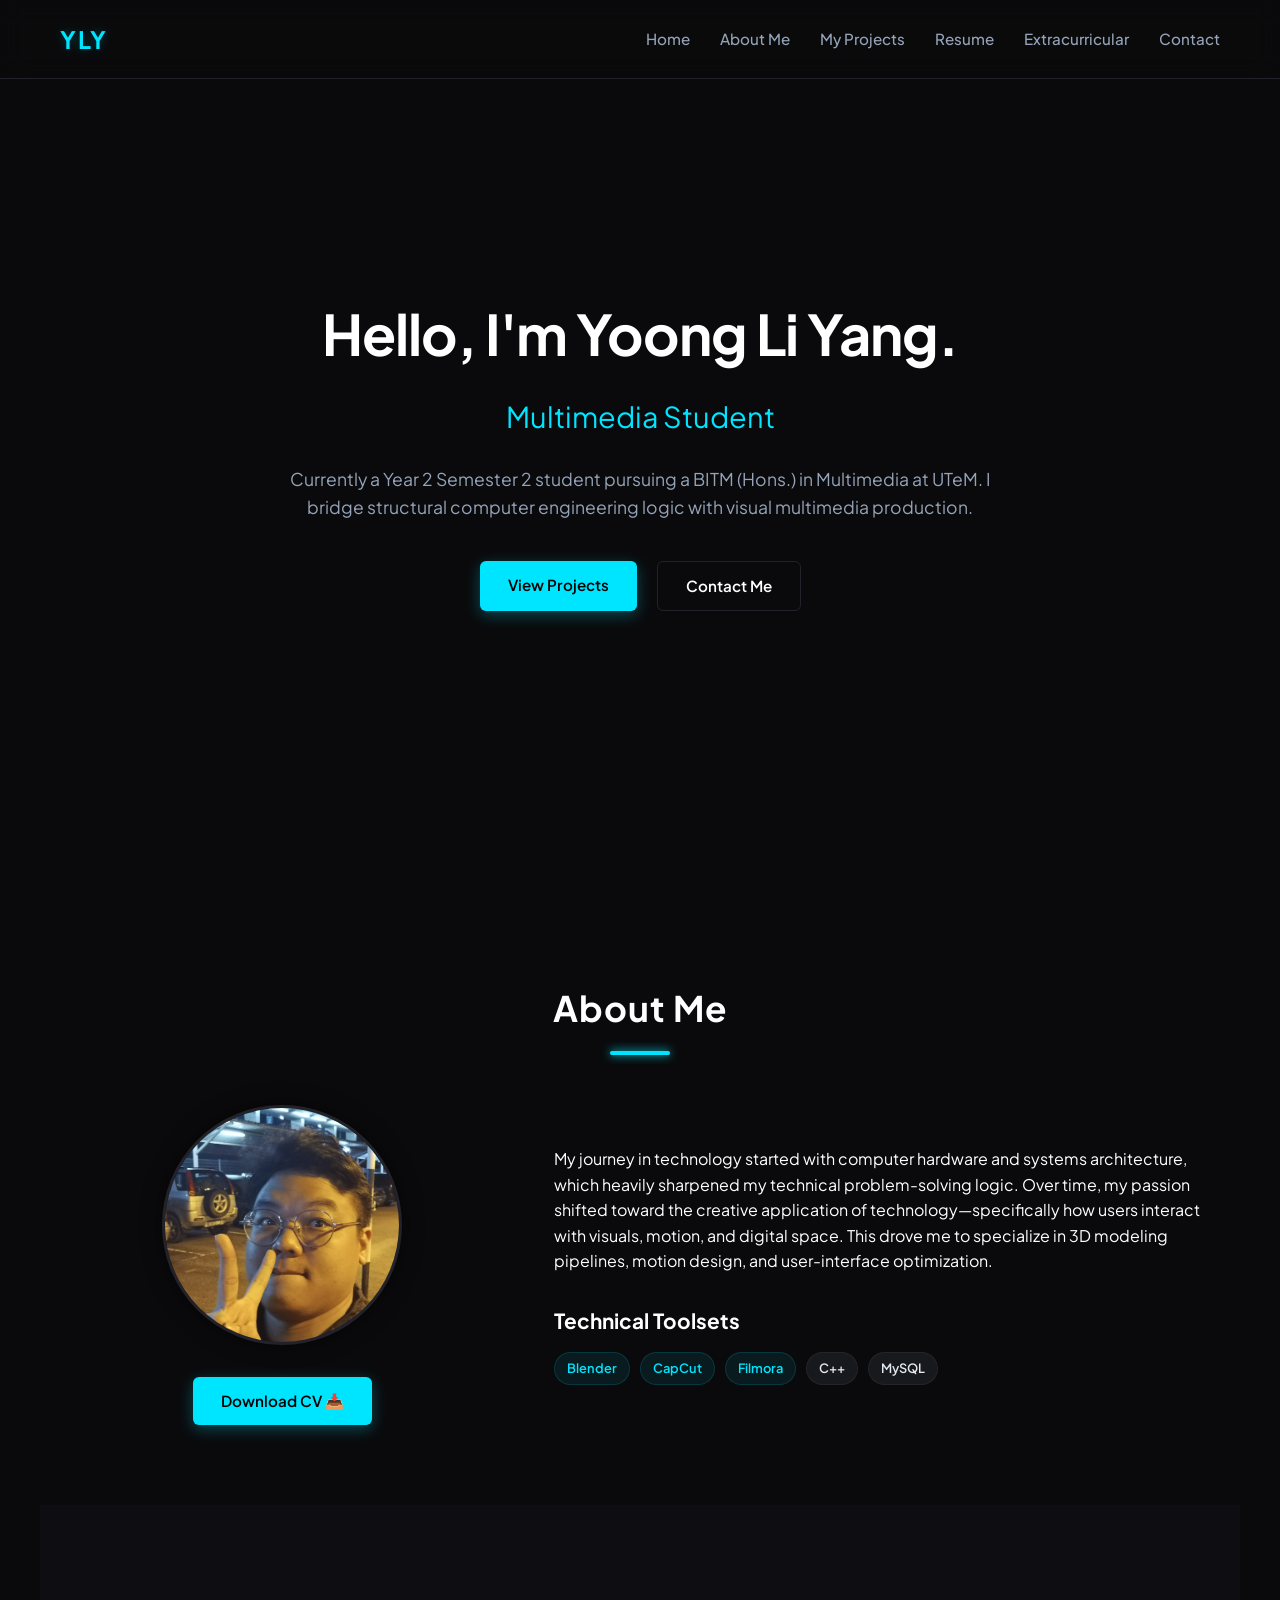
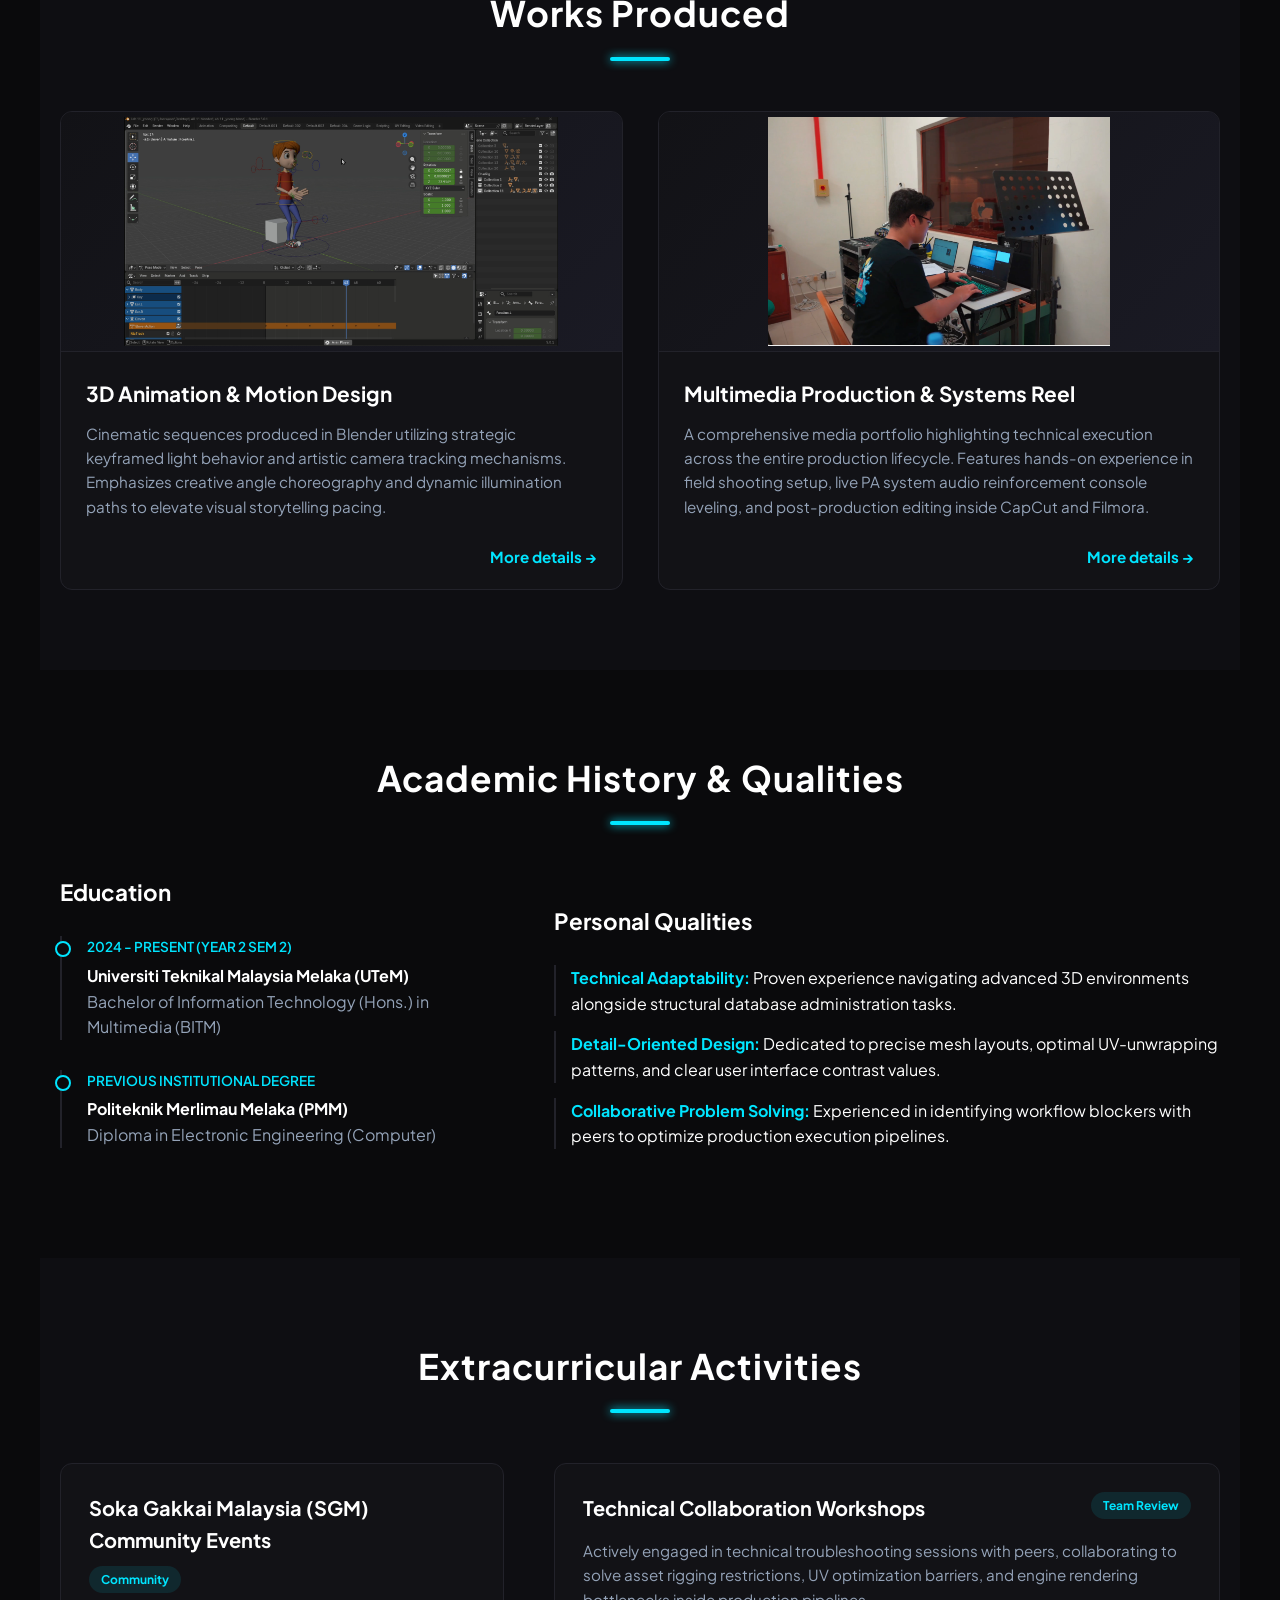
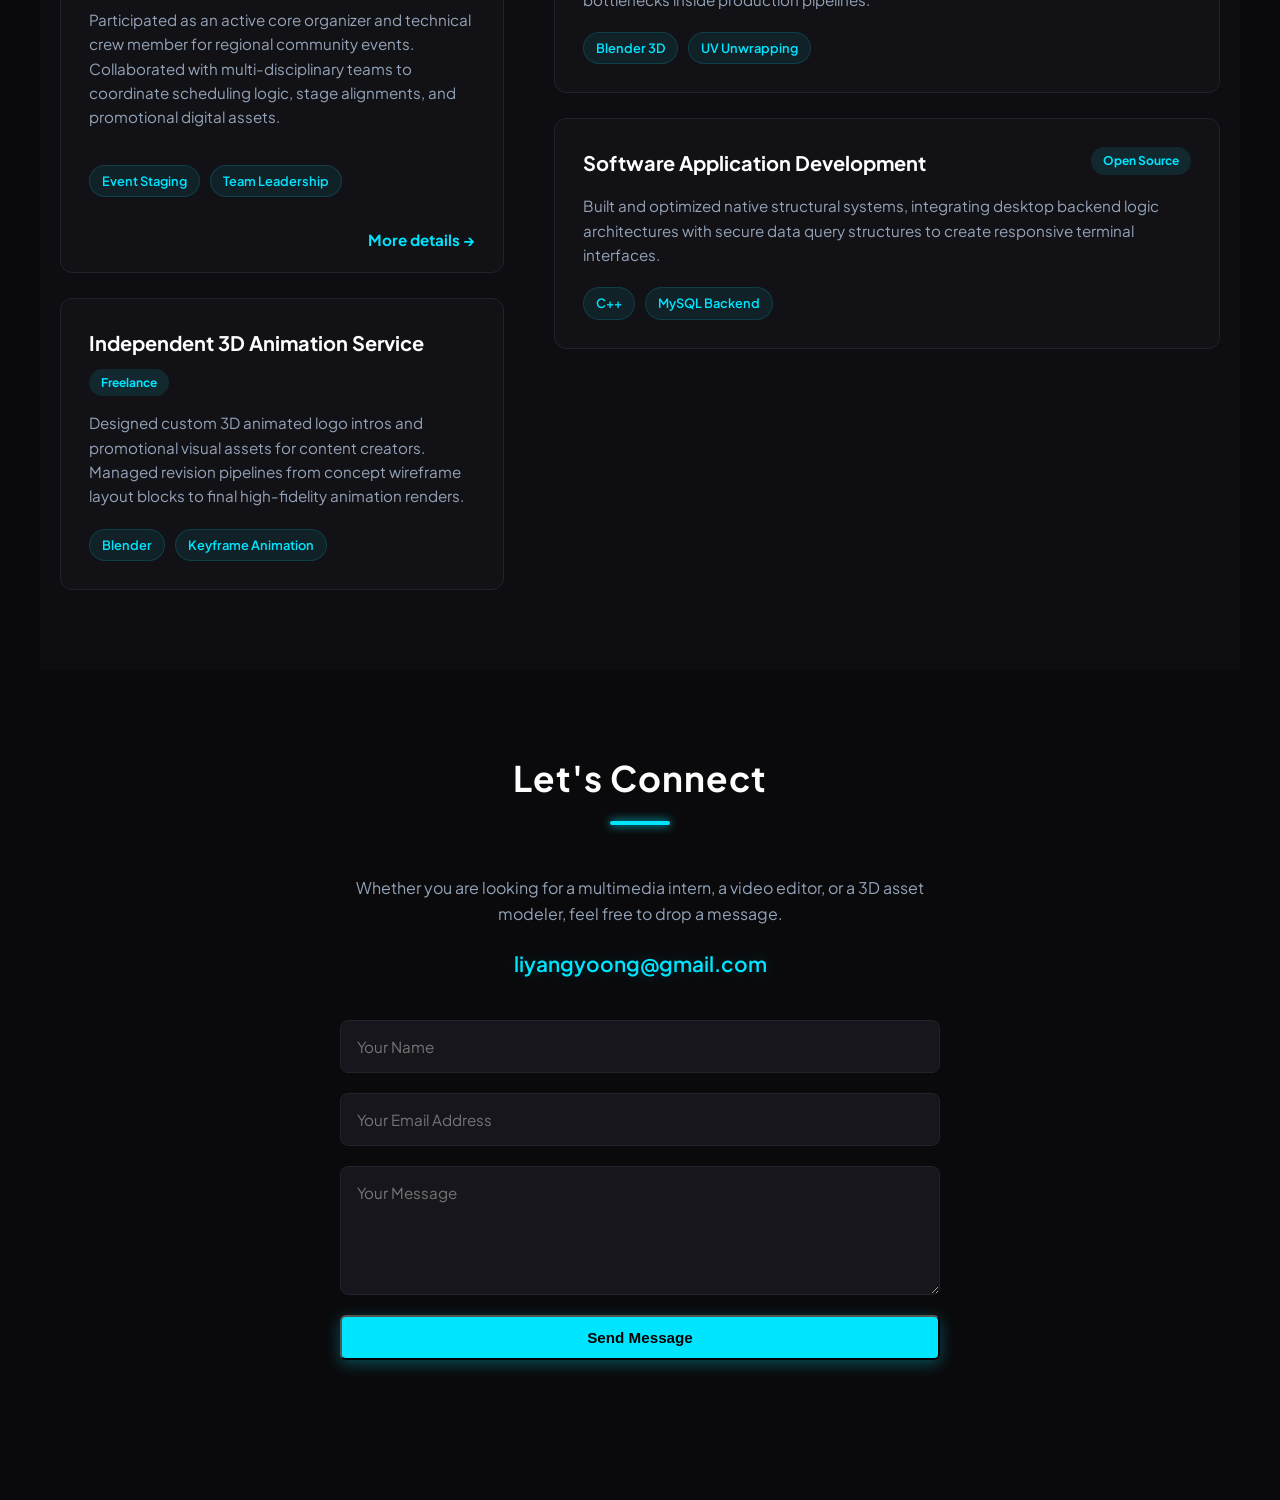
==== commit 52b48643: "Update index.html" ====
--- a/index.html
+++ b/index.html
@@ -208,7 +208,6 @@
 
     <script>
         document.addEventListener("DOMContentLoaded", function () {
-            // 📬 1. Ajax 表单异步静默提交
             const form = document.getElementById("portfolioContactForm");
             const feedback = document.getElementById("formFeedback");
             const button = document.getElementById("submitBtn");
@@ -244,7 +243,6 @@
                 });
             }
 
-            // 🎬 2. IntersectionObserver 动态侧滑视差循环触发
             const revealElements = document.querySelectorAll(".scroll-reveal, .scroll-reveal-left");
             if (revealElements.length > 0) {
                 const observer = new IntersectionObserver(function (entries) {
--- a/styles.css
+++ b/styles.css
@@ -2,7 +2,6 @@
    🌟 全局现代暗黑科技风样式表 (Yoong Li Yang Portfolio)
    ========================================================================== */
 
-/* 引入 Google 顶级现代科技感字体 */
 @import url('https://fonts.googleapis.com/css2?family=Plus+Jakarta+Sans:wght@300;400;600;700&display=swap');
 
 :root {
@@ -34,7 +33,6 @@
     overflow-x: hidden;
 }
 
-/* 🧱 布局通用容器 */
 .container {
     max-width: 1200px;
     margin: 0 auto;
@@ -65,7 +63,7 @@
     box-shadow: 0 0 10px var(--primary);
 }
 
-/* 导航栏美化 */
+/* 导航栏 */
 header {
     position: fixed;
     top: 0;
@@ -111,7 +109,7 @@
     color: var(--primary);
 }
 
-/* 🎬 Hero 视频区域 */
+/* Hero 视频区域 */
 .hero-section {
     position: relative;
     height: 100vh;
@@ -167,7 +165,7 @@
     margin-bottom: 40px;
 }
 
-/* 🎛️ 按钮高级样式 */
+/* 按钮样式 */
 .cta-group {
     display: flex;
     gap: 20px;
@@ -209,7 +207,7 @@
     transform: translateY(-2px);
 }
 
-/* 👥 网格与分裂视图布局 */
+/* 分裂视图布局 */
 .split-grid {
     display: grid;
     grid-template-columns: 1fr 1.5fr;
@@ -242,7 +240,7 @@
     border-color: var(--primary);
 }
 
-/* 🏷️ 技术徽章样式 */
+/* 技术徽章 */
 .badge-group {
     display: flex;
     flex-wrap: wrap;
@@ -269,7 +267,22 @@
     border: 1px solid rgba(255,255,255,0.05);
 }
 
-/* 🖼️ Works Produced 项目卡片美化 */
+/* 🎨 核心美化：Works Produced 响应式并排网格系统 */
+.gallery-grid {
+    display: grid;
+    grid-template-columns: repeat(2, 1fr); /* 核心修改：强制电脑端并排分成两列 */
+    gap: 35px; /* 核心修改：让两张卡片横向与纵向都保持 35px 的完美空隙 */
+    width: 100%;
+}
+
+@media (max-width: 850px) {
+    .gallery-grid {
+        grid-template-columns: 1fr; /* 手机端自动切换回单列，防止挤压 */
+        gap: 30px;
+    }
+}
+
+/* 项目卡片 */
 .project-card {
     background: var(--bg-card);
     border: 1px solid var(--border-color);
@@ -284,22 +297,29 @@
     box-shadow: 0 12px 30px rgba(0, 229, 255, 0.12);
 }
 
+/* 图片容器：加入深色渐变背景 */
 .project-card .img-container {
     width: 100%;
-    height: 220px;
+    height: 240px; /* 控制显示高度 */
     overflow: hidden;
-    background-color: #16161a;
-}
-
+    background: linear-gradient(135deg, #121216 0%, #1a1a24 100%);
+    display: flex;
+    align-items: center;
+    justify-content: center;
+    border-bottom: 1px solid var(--border-color);
+}
+
+/* 核心优化：全显图片且不被压扁裁剪 */
 .project-card img {
     width: 100%;
     height: 100%;
-    object-fit: cover;
+    object-fit: contain; /* 核心修改：全面展示整张照片，绝对不裁剪任何细节 */
     transition: transform 0.5s ease;
+    padding: 5px; /* 留出微小边距，增加视窗科技感 */
 }
 
 .project-card:hover img {
-    transform: scale(1.05);
+    transform: scale(1.03); /* 微微放大，保持流畅感 */
 }
 
 .project-info {
@@ -318,7 +338,7 @@
     margin-bottom: 20px;
 }
 
-/* 🎓 Timeline 学术历程样式 */
+/* Timeline 学术历程 */
 .timeline-item {
     border-left: 2px solid var(--border-color);
     padding-left: 25px;
@@ -346,7 +366,7 @@
     text-transform: uppercase;
 }
 
-/* ✨ Extracurricular 活动卡片交互美化 */
+/* Extracurricular 活动卡片 */
 .activity-card {
     background: var(--bg-card);
     border: 1px solid var(--border-color);
@@ -361,7 +381,7 @@
     box-shadow: 0 8px 25px var(--primary-glow);
 }
 
-/* 📨 核心表单 UI 精细化美化 */
+/* 表单 UI */
 .contact-center {
     max-width: 600px;
     margin: 0 auto;
@@ -412,7 +432,7 @@
     text-align: center;
 }
 
-/* 🎬 滚动淡入侧滑基础动力学控制 */
+/* 动画系统 */
 .scroll-reveal {
     opacity: 0;
     transform: translateY(40px);
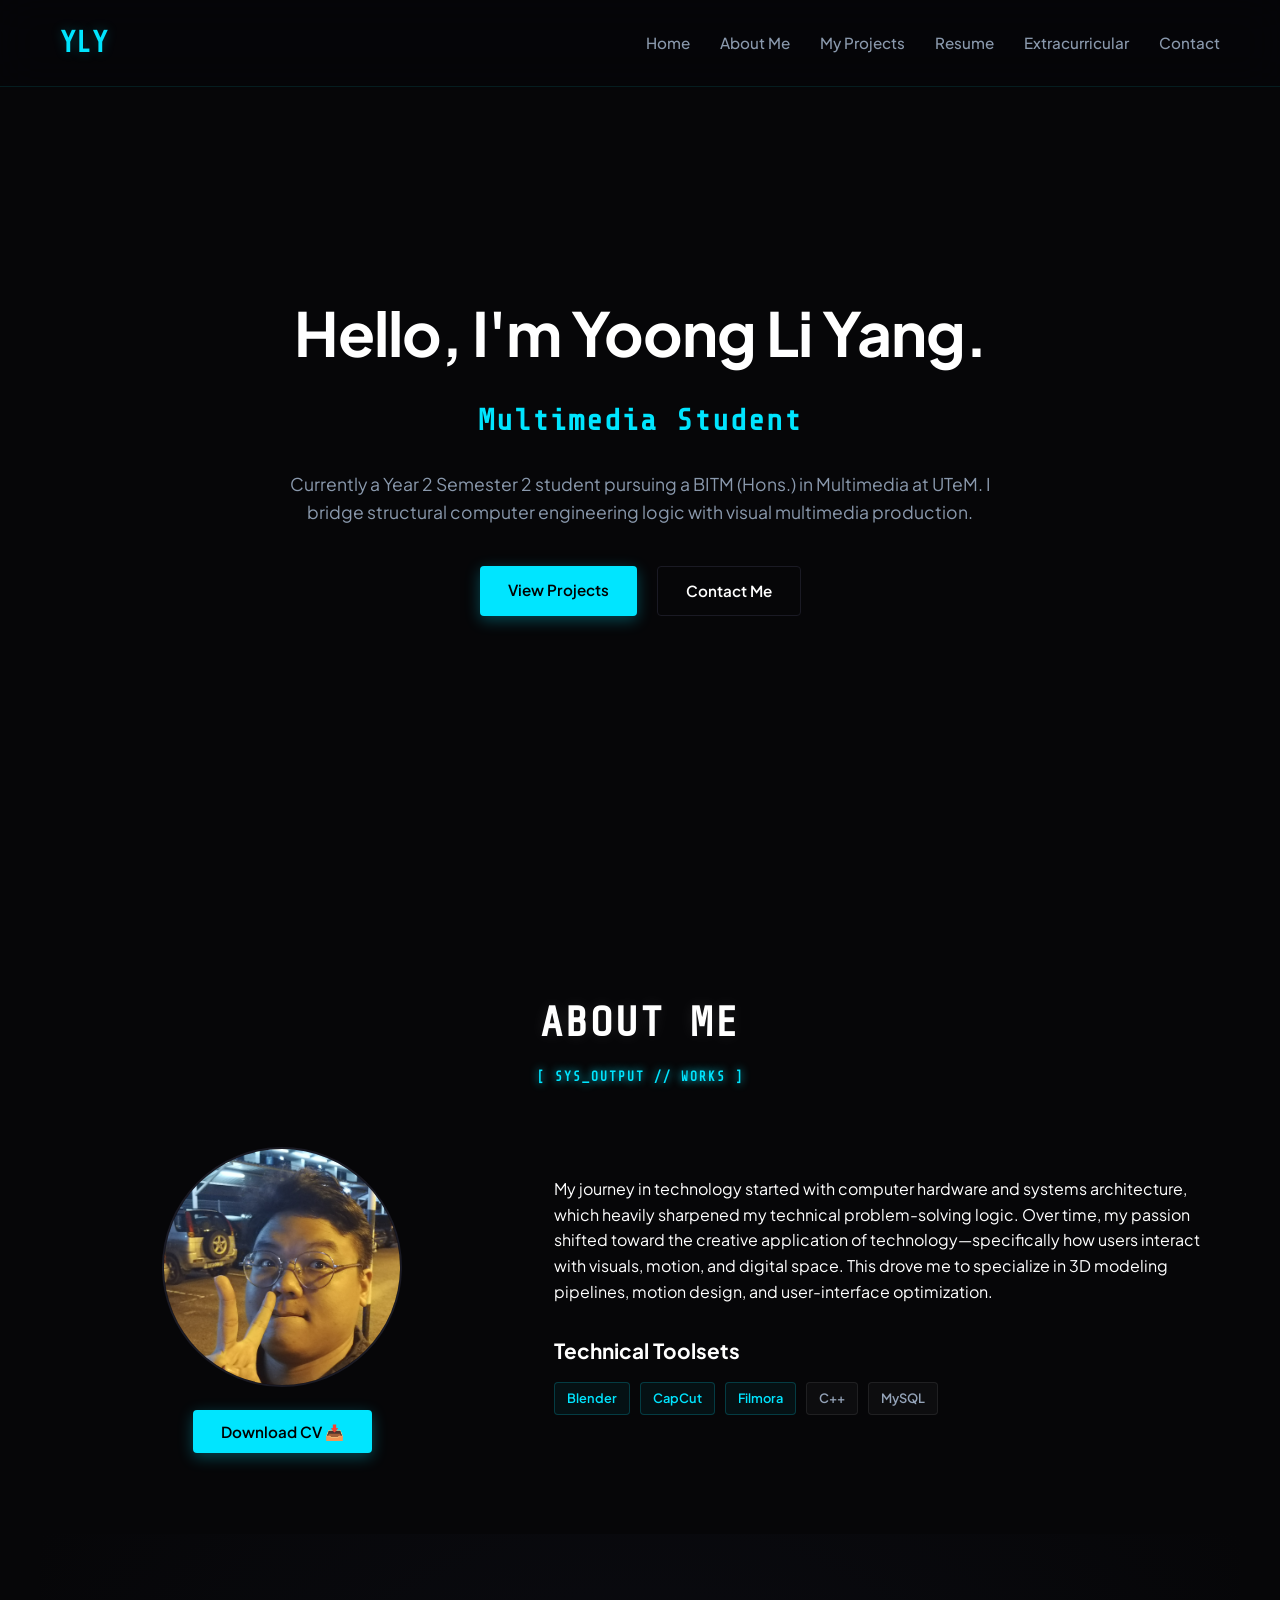
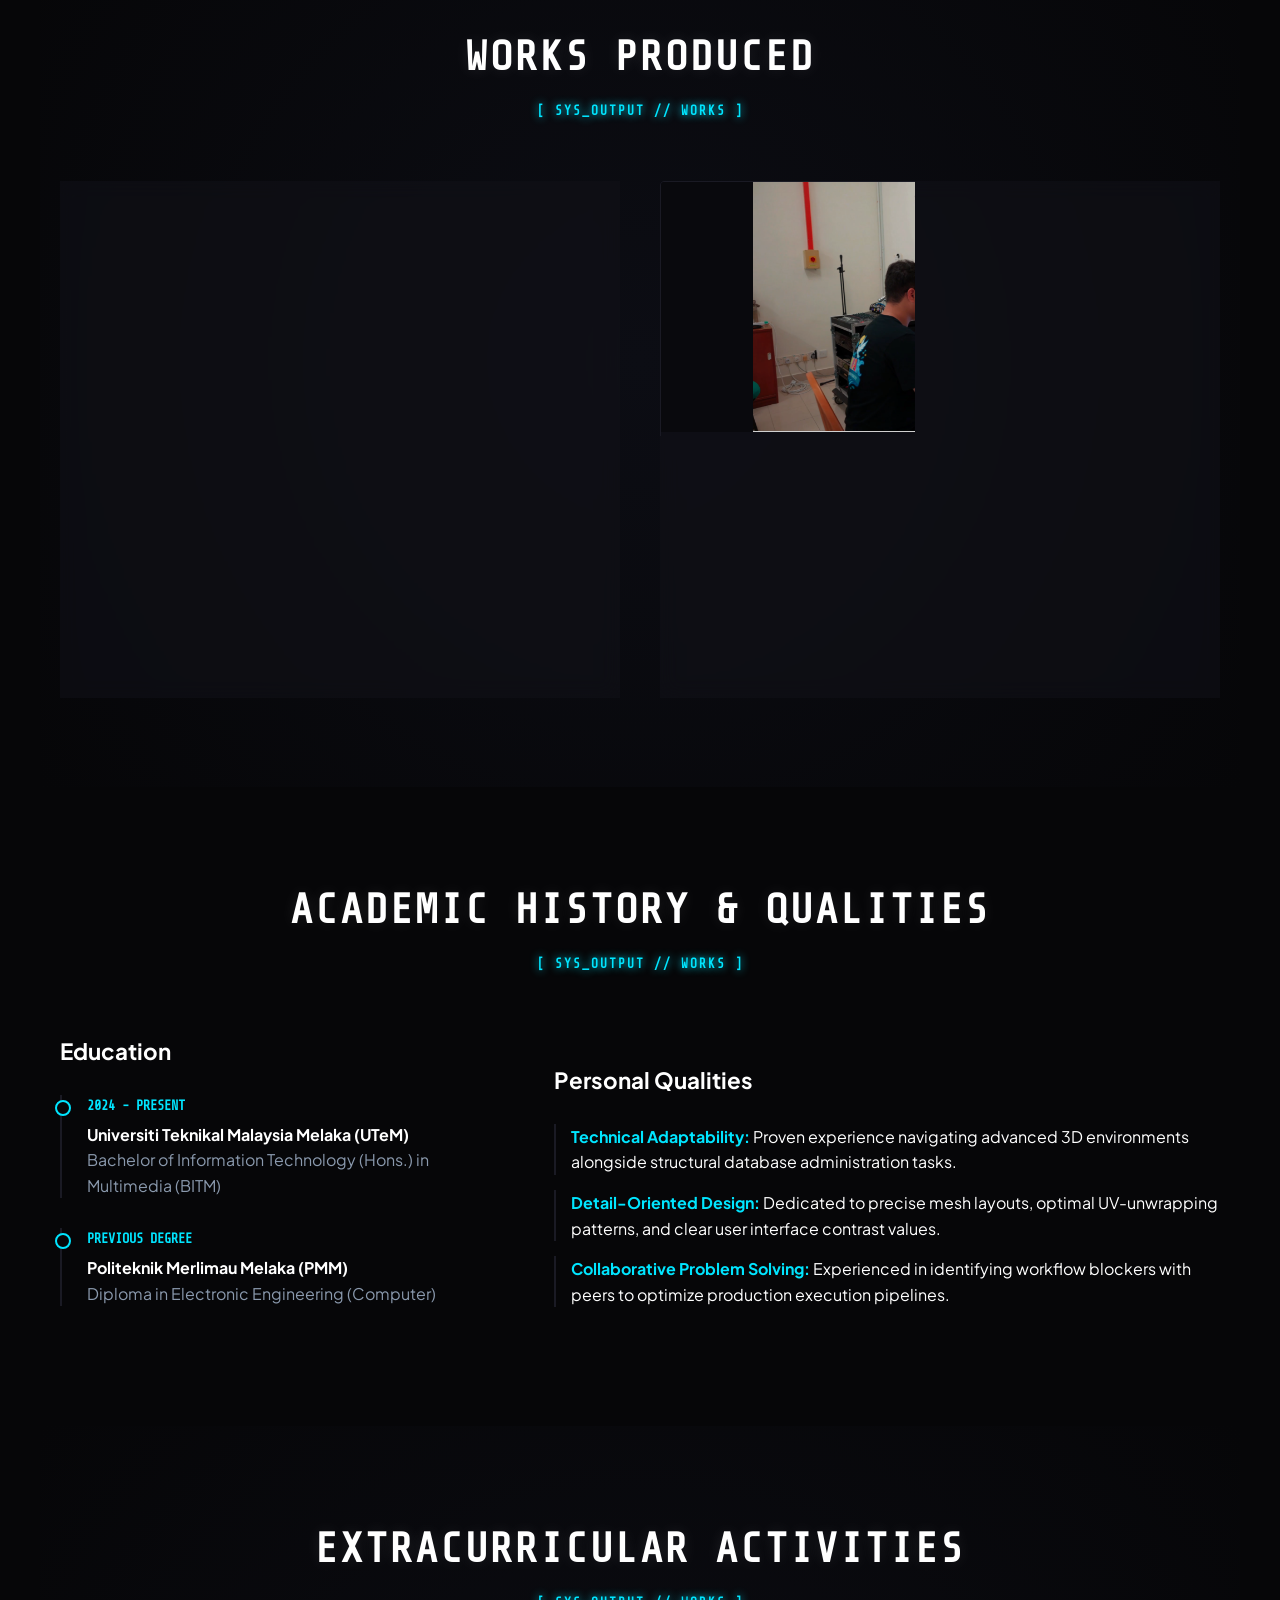
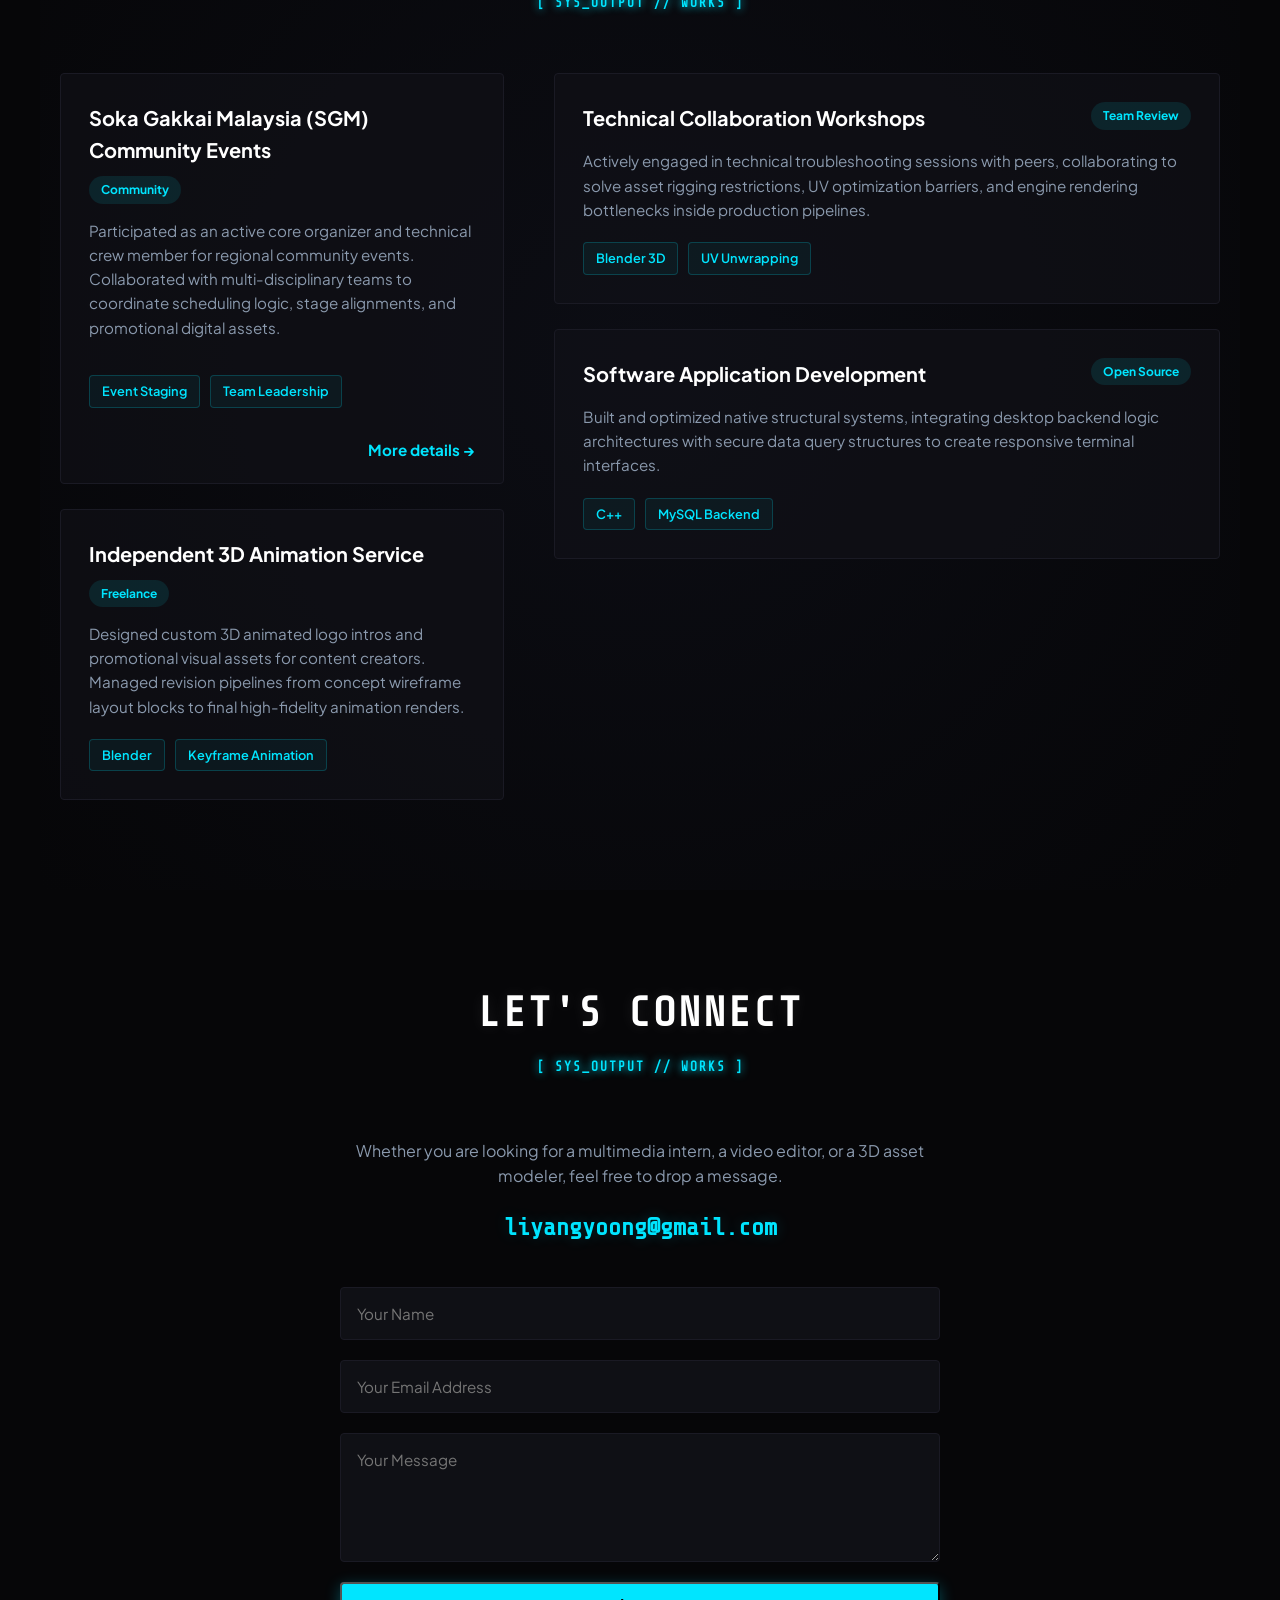
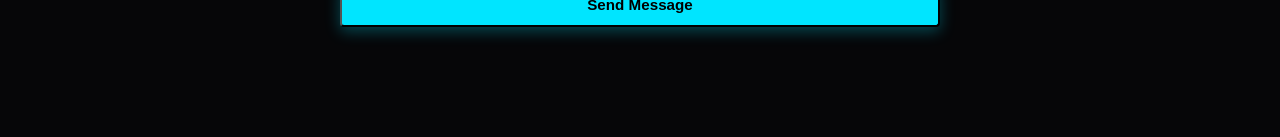
==== commit 33c2f89d: "Update index.html" ====
--- a/index.html
+++ b/index.html
@@ -71,12 +71,12 @@
                 <div class="img-container">
                     <img src="blender_render.png" alt="3D Animation Showcase">
                 </div>
-                <div class="project-info" style="display: flex; flex-direction: column; flex-grow: 1; justify-content: space-between; position: relative; padding-bottom: 50px;">
+                <div class="project-info" style="display: flex; flex-direction: column; flex-grow: 1; justify-content: space-between; position: relative; padding-bottom: 60px;">
                     <div>
                         <h3>3D Animation & Motion Design</h3>
                         <p>Cinematic sequences produced in Blender utilizing strategic keyframed light behavior and artistic camera tracking mechanisms. Emphasizes creative angle choreography and dynamic illumination paths to elevate visual storytelling pacing.</p>
                     </div>
-                    <a href="blender.html" style="position: absolute; bottom: 20px; right: 25px; color: var(--primary); text-decoration: none; font-weight: bold; font-size: 0.95rem;">More details →</a>
+                    <a href="blender.html" class="tech-link">EXECUTE_SUBPAGE //</a>
                 </div>
             </div>
             
@@ -84,12 +84,12 @@
                 <div class="img-container">
                     <img src="picture9.png" alt="Multimedia Production Preview">
                 </div>
-                <div class="project-info" style="display: flex; flex-direction: column; flex-grow: 1; justify-content: space-between; position: relative; padding-bottom: 50px;">
+                <div class="project-info" style="display: flex; flex-direction: column; flex-grow: 1; justify-content: space-between; position: relative; padding-bottom: 60px;">
                     <div>
                         <h3>Multimedia Production & Systems Reel</h3>
                         <p>A comprehensive media portfolio highlighting technical execution across the entire production lifecycle. Features hands-on experience in field shooting setup, live PA system audio reinforcement console leveling, and post-production editing inside CapCut and Filmora.</p>
                     </div>
-                    <a href="production.html" style="position: absolute; bottom: 20px; right: 25px; color: var(--primary); text-decoration: none; font-weight: bold; font-size: 0.95rem;">More details →</a>
+                    <a href="production.html" class="tech-link">EXECUTE_SUBPAGE //</a>
                 </div>
             </div>
         </div>
@@ -101,12 +101,12 @@
             <div class="scroll-reveal-left">
                 <h3 style="margin-bottom: 25px; font-size: 1.4rem;">Education</h3>
                 <div class="timeline-item">
-                    <p class="time-marker">2024 - Present (Year 2 Sem 2)</p>
+                    <p class="time-marker">2024 - PRESENT</p>
                     <h4>Universiti Teknikal Malaysia Melaka (UTeM)</h4>
                     <p style="color: var(--text-muted);">Bachelor of Information Technology (Hons.) in Multimedia (BITM)</p>
                 </div>
                 <div class="timeline-item">
-                    <p class="time-marker">Previous Institutional Degree</p>
+                    <p class="time-marker">PREVIOUS DEGREE</p>
                     <h4>Politeknik Merlimau Melaka (PMM)</h4>
                     <p style="color: var(--text-muted);">Diploma in Electronic Engineering (Computer)</p>
                 </div>
@@ -208,6 +208,7 @@
 
     <script>
         document.addEventListener("DOMContentLoaded", function () {
+            // 1. 表单静默处理
             const form = document.getElementById("portfolioContactForm");
             const feedback = document.getElementById("formFeedback");
             const button = document.getElementById("submitBtn");
@@ -243,6 +244,7 @@
                 });
             }
 
+            // 2. 动态侧滑触发
             const revealElements = document.querySelectorAll(".scroll-reveal, .scroll-reveal-left");
             if (revealElements.length > 0) {
                 const observer = new IntersectionObserver(function (entries) {
@@ -262,6 +264,23 @@
                     observer.observe(element);
                 });
             }
+
+            // 🛠️ 3. 新增创意：图片卡片鼠标 3D 浮动视差特效脚本
+            const cards = document.querySelectorAll('.project-card');
+            cards.forEach(card => {
+                card.addEventListener('mousemove', (e) => {
+                    const rect = card.getBoundingClientRect();
+                    const x = e.clientX - rect.left - (rect.width / 2);
+                    const y = e.clientY - rect.top - (rect.height / 2);
+                    
+                    // 将旋转角度限制在微幅 5 度以内，丝滑有质感
+                    card.style.transform = `rotateY(${x / 25}deg) rotateX(${-y / 25}deg) translateY(-5px)`;
+                });
+                
+                card.addEventListener('mouseleave', () => {
+                    card.style.transform = 'rotateY(0deg) rotateX(0deg) translateY(0px)';
+                });
+            });
         });
     </script>
 </body>
--- a/styles.css
+++ b/styles.css
@@ -1,18 +1,19 @@
 /* ==========================================================================
-   🌟 全局现代暗黑科技风样式表 (Yoong Li Yang Portfolio)
+   🌟 全局极限创意科技风样式表 (Yoong Li Yang Portfolio)
    ========================================================================== */
 
-@import url('https://fonts.googleapis.com/css2?family=Plus+Jakarta+Sans:wght@300;400;600;700&display=swap');
+@import url('https://fonts.googleapis.com/css2?family=Plus+Jakarta+Sans:wght@300;400;600;700&family=Share+Tech+Mono&display=swap');
 
 :root {
-    --bg-main: #0a0a0c;
-    --bg-card: #121216;
+    --bg-main: #060608;
+    --bg-card: rgba(18, 18, 24, 0.6);
     --primary: #00e5ff;
-    --primary-glow: rgba(0, 229, 255, 0.15);
+    --primary-glow: rgba(0, 229, 255, 0.25);
     --text-main: #ffffff;
-    --text-muted: #94a3b8;
-    --border-color: #22222a;
+    --text-muted: #8a99ad;
+    --border-color: #1a1a24;
     --font-global: 'Plus Jakarta Sans', sans-serif;
+    --font-tech: 'Share Tech Mono', monospace;
 }
 
 * {
@@ -36,31 +37,34 @@
 .container {
     max-width: 1200px;
     margin: 0 auto;
-    padding: 80px 20px;
+    padding: 90px 20px;
 }
 
 .bg-alt {
-    background-color: #0e0e12;
-}
-
+    background: radial-gradient(circle at 50% 50%, #0c0d14 0%, #060608 100%);
+}
+
+/* 创意大标题 */
 .section-title {
-    font-size: 2.2rem;
+    font-family: var(--font-tech);
+    font-size: 2.6rem;
     font-weight: 700;
-    margin-bottom: 50px;
+    margin-bottom: 60px;
     text-align: center;
-    position: relative;
-    letter-spacing: 1px;
+    letter-spacing: 3px;
+    color: #fff;
+    text-transform: uppercase;
+    text-shadow: 0 0 15px rgba(255,255,255,0.1);
 }
 
 .section-title::after {
-    content: "";
+    content: "[ SYS_OUTPUT // WORKS ]";
     display: block;
-    width: 60px;
-    height: 4px;
-    background: var(--primary);
-    margin: 15px auto 0 auto;
-    border-radius: 2px;
-    box-shadow: 0 0 10px var(--primary);
+    font-size: 0.8rem;
+    color: var(--primary);
+    margin-top: 10px;
+    letter-spacing: 2px;
+    text-shadow: 0 0 8px var(--primary);
 }
 
 /* 导航栏 */
@@ -69,9 +73,9 @@
     top: 0;
     width: 100%;
     z-index: 1000;
-    background: rgba(10, 10, 12, 0.8);
-    backdrop-filter: blur(12px);
-    border-bottom: 1px solid var(--border-color);
+    background: rgba(6, 6, 8, 0.75);
+    backdrop-filter: blur(20px);
+    border-bottom: 1px solid rgba(0, 229, 255, 0.1);
 }
 
 .nav-container {
@@ -84,11 +88,11 @@
 }
 
 .logo {
-    font-size: 1.5rem;
+    font-family: var(--font-tech);
+    font-size: 1.8rem;
     font-weight: 700;
     color: var(--primary);
-    letter-spacing: 1.5px;
-    text-shadow: 0 0 10px rgba(0, 229, 255, 0.3);
+    text-shadow: 0 0 12px var(--primary-glow);
 }
 
 .nav-links {
@@ -102,11 +106,12 @@
     text-decoration: none;
     font-weight: 500;
     font-size: 0.95rem;
-    transition: color 0.3s ease;
+    transition: all 0.3s ease;
 }
 
 .nav-links a:hover {
     color: var(--primary);
+    text-shadow: 0 0 8px var(--primary);
 }
 
 /* Hero 视频区域 */
@@ -135,7 +140,7 @@
     left: 0;
     width: 100%;
     height: 100%;
-    background: linear-gradient(to bottom, rgba(10,10,12,0.4), var(--bg-main));
+    background: linear-gradient(to bottom, rgba(6,6,8,0.3), var(--bg-main));
     z-index: -1;
 }
 
@@ -146,17 +151,18 @@
 }
 
 .hero-content h1 {
-    font-size: 3.5rem;
+    font-size: 3.8rem;
     font-weight: 700;
     margin-bottom: 15px;
     letter-spacing: -1px;
 }
 
 .hero-content h2 {
-    font-size: 1.8rem;
+    font-family: var(--font-tech);
+    font-size: 1.9rem;
     color: var(--primary);
     margin-bottom: 25px;
-    font-weight: 400;
+    letter-spacing: 2px;
 }
 
 .hero-content p {
@@ -174,13 +180,12 @@
 
 .btn {
     padding: 12px 28px;
-    border-radius: 6px;
+    border-radius: 4px;
     font-weight: 600;
     text-decoration: none;
     font-size: 0.95rem;
-    transition: all 0.3s cubic-bezier(0.4, 0, 0.2, 1);
+    transition: all 0.3s ease;
     cursor: pointer;
-    display: inline-block;
 }
 
 .btn-primary {
@@ -190,21 +195,19 @@
 }
 
 .btn-primary:hover {
+    box-shadow: 0 0 25px var(--primary);
     transform: translateY(-2px);
-    box-shadow: 0 6px 20px rgba(0, 229, 255, 0.5);
 }
 
 .btn-outline {
     border: 1px solid var(--border-color);
     color: var(--text-main);
-    background: transparent;
 }
 
 .btn-outline:hover {
     border-color: var(--primary);
     color: var(--primary);
-    background: rgba(0, 229, 255, 0.05);
-    transform: translateY(-2px);
+    background: rgba(0, 229, 255, 0.03);
 }
 
 /* 分裂视图布局 */
@@ -215,13 +218,6 @@
     align-items: center;
 }
 
-@media (max-width: 768px) {
-    .split-grid {
-        grid-template-columns: 1fr;
-        gap: 40px;
-    }
-}
-
 .profile-card {
     text-align: center;
 }
@@ -231,13 +227,13 @@
     height: 240px;
     border-radius: 50%;
     object-fit: cover;
-    border: 3px solid var(--border-color);
-    box-shadow: 0 0 20px rgba(0,0,0,0.5);
-    transition: border-color 0.3s;
+    border: 2px solid var(--border-color);
+    transition: all 0.5s ease;
 }
 
 .profile-img.active {
     border-color: var(--primary);
+    box-shadow: 0 0 30px rgba(0, 229, 255, 0.2);
 }
 
 /* 技术徽章 */
@@ -250,92 +246,185 @@
 
 .badge {
     padding: 5px 12px;
-    border-radius: 20px;
+    border-radius: 4px;
     font-size: 0.8rem;
     font-weight: 600;
 }
 
 .badge-tech {
-    background: rgba(0, 229, 255, 0.08);
-    color: var(--primary);
-    border: 1px solid rgba(0, 229, 255, 0.15);
+    background: rgba(0, 229, 255, 0.05);
+    color: var(--primary);
+    border: 1px solid rgba(0, 229, 255, 0.2);
 }
 
 .badge-logic {
-    background: rgba(148, 163, 184, 0.1);
-    color: #e2e8f0;
-    border: 1px solid rgba(255,255,255,0.05);
-}
-
-/* 🎨 核心美化：Works Produced 响应式并排网格系统 */
+    background: rgba(255, 255, 255, 0.03);
+    color: #94a3b8;
+    border: 1px solid rgba(255, 255, 255, 0.08);
+}
+
+/* ==========================================================================
+   🚀 极限创意重构：多媒体系统控制台 (Project Cards UI)
+   ========================================================================== */
 .gallery-grid {
     display: grid;
-    grid-template-columns: repeat(2, 1fr); /* 核心修改：强制电脑端并排分成两列 */
-    gap: 35px; /* 核心修改：让两张卡片横向与纵向都保持 35px 的完美空隙 */
-    width: 100%;
+    grid-template-columns: repeat(2, 1fr);
+    gap: 40px;
+    width: 100%;
+    perspective: 1000px; /* 激活3D空间视差深度感 */
 }
 
 @media (max-width: 850px) {
     .gallery-grid {
-        grid-template-columns: 1fr; /* 手机端自动切换回单列，防止挤压 */
-        gap: 30px;
+        grid-template-columns: 1fr;
     }
 }
 
-/* 项目卡片 */
+/* 高级硬核科技风卡片基础架构 */
 .project-card {
     background: var(--bg-card);
     border: 1px solid var(--border-color);
-    border-radius: 12px;
+    border-radius: 4px; /* 改用利落的硬切角 */
     overflow: hidden;
-    transition: all 0.3s cubic-bezier(0.4, 0, 0.2, 1);
-}
-
+    position: relative;
+    backdrop-filter: blur(10px);
+    transform-style: preserve-3d; /* 维持子元素3D视差 */
+    transition: border-color 0.4s ease, box-shadow 0.4s ease;
+}
+
+/* 创造四个角落的科幻L型光标裁切线 */
+.project-card::before {
+    content: "";
+    position: absolute;
+    top: 0; left: 0; width: 12px; height: 12px;
+    border-top: 2px solid transparent; border-left: 2px solid transparent;
+    transition: all 0.3s ease;
+    pointer-events: none;
+    z-index: 5;
+}
+.project-card::after {
+    content: "";
+    position: absolute;
+    bottom: 0; right: 0; width: 12px; height: 12px;
+    border-bottom: 2px solid transparent; border-right: 2px solid transparent;
+    transition: all 0.3s ease;
+    pointer-events: none;
+    z-index: 5;
+}
+
+/* 激活鼠标悬浮高亮变色 */
 .project-card:hover {
-    transform: translateY(-6px);
-    border-color: var(--primary);
-    box-shadow: 0 12px 30px rgba(0, 229, 255, 0.12);
-}
-
-/* 图片容器：加入深色渐变背景 */
+    border-color: rgba(0, 229, 255, 0.3);
+    box-shadow: 0 15px 35px rgba(0, 229, 255, 0.08);
+}
+.project-card:hover::before {
+    border-top-color: var(--primary); border-left-color: var(--primary);
+}
+.project-card:hover::after {
+    border-bottom-color: var(--primary); border-right-color: var(--primary);
+}
+
+/* 核心视窗：雷达扫描线与电磁干扰质感 */
 .project-card .img-container {
     width: 100%;
-    height: 240px; /* 控制显示高度 */
+    height: 250px;
     overflow: hidden;
-    background: linear-gradient(135deg, #121216 0%, #1a1a24 100%);
+    background: #09090d;
     display: flex;
     align-items: center;
     justify-content: center;
-    border-bottom: 1px solid var(--border-color);
-}
-
-/* 核心优化：全显图片且不被压扁裁剪 */
+    position: relative;
+}
+
+/* 动态雷达水平激光扫描线 */
+.project-card .img-container::after {
+    content: "";
+    position: absolute;
+    top: -100%; left: 0; width: 100%; height: 5px;
+    background: linear-gradient(to bottom, transparent, var(--primary), transparent);
+    opacity: 0;
+    pointer-events: none;
+    z-index: 3;
+}
+
+.project-card:hover .img-container::after {
+    opacity: 0.7;
+    animation: radarScan 2.5s infinite linear;
+}
+
+@keyframes radarScan {
+    0% { top: -5%; }
+    100% { top: 105%; }
+}
+
 .project-card img {
     width: 100%;
     height: 100%;
-    object-fit: contain; /* 核心修改：全面展示整张照片，绝对不裁剪任何细节 */
-    transition: transform 0.5s ease;
-    padding: 5px; /* 留出微小边距，增加视窗科技感 */
+    object-fit: contain;
+    transition: transform 0.6s cubic-bezier(0.25, 1, 0.5, 1), filter 0.4s ease;
+    filter: brightness(0.85) contrast(1.05);
 }
 
 .project-card:hover img {
-    transform: scale(1.03); /* 微微放大，保持流畅感 */
-}
-
+    transform: scale(1.02) translateZ(15px); /* 视差前移 */
+    filter: brightness(1.05) contrast(1.1);
+}
+
+/* 信息控制界面 */
 .project-info {
-    padding: 25px;
+    padding: 30px;
+    background: linear-gradient(to bottom, transparent, rgba(6,6,8,0.95));
 }
 
 .project-info h3 {
-    font-size: 1.3rem;
+    font-family: var(--font-global);
+    font-size: 1.35rem;
+    font-weight: 700;
     margin-bottom: 12px;
     color: #fff;
+    letter-spacing: 0.5px;
+    display: flex;
+    align-items: center;
+    gap: 10px;
+}
+
+/* 标题前缀加入类似终端指令的符号 */
+.project-info h3::before {
+    content: "//";
+    color: var(--primary);
+    font-family: var(--font-tech);
 }
 
 .project-info p {
     color: var(--text-muted);
     font-size: 0.95rem;
-    margin-bottom: 20px;
+    line-height: 1.6;
+    margin-bottom: 30px;
+}
+
+/* 炫酷极客风格操作按钮 */
+.tech-link {
+    font-family: var(--font-tech);
+    position: absolute;
+    bottom: 25px;
+    right: 30px;
+    color: var(--primary);
+    text-decoration: none;
+    font-weight: bold;
+    font-size: 1rem;
+    letter-spacing: 1px;
+    padding: 6px 14px;
+    border: 1px solid rgba(0, 229, 255, 0.2);
+    background: rgba(0, 229, 255, 0.02);
+    border-radius: 2px;
+    transition: all 0.3s ease;
+}
+
+.tech-link:hover {
+    background: var(--primary);
+    color: #000;
+    box-shadow: 0 0 15px var(--primary);
+    transform: translateZ(10px);
 }
 
 /* Timeline 学术历程 */
@@ -360,10 +449,10 @@
 
 .time-marker {
     color: var(--primary);
+    font-family: var(--font-tech);
     font-size: 0.85rem;
     font-weight: 600;
     margin-bottom: 5px;
-    text-transform: uppercase;
 }
 
 /* Extracurricular 活动卡片 */
@@ -371,12 +460,11 @@
     background: var(--bg-card);
     border: 1px solid var(--border-color);
     padding: 28px;
-    border-radius: 12px;
-    transition: all 0.3s cubic-bezier(0.4, 0, 0.2, 1);
+    border-radius: 4px;
+    transition: all 0.3s ease;
 }
 
 .activity-card:hover {
-    transform: translateY(-5px);
     border-color: var(--primary);
     box-shadow: 0 8px 25px var(--primary-glow);
 }
@@ -389,7 +477,8 @@
 }
 
 .email-highlight {
-    font-size: 1.3rem;
+    font-family: var(--font-tech);
+    font-size: 1.5rem;
     color: var(--primary);
     font-weight: 600;
     margin: 20px 0 40px 0;
@@ -406,10 +495,10 @@
 .contact-form input,
 .contact-form textarea {
     width: 100%;
-    background: #16161c;
+    background: #0f1015;
     border: 1px solid var(--border-color);
     padding: 16px;
-    border-radius: 8px;
+    border-radius: 4px;
     color: #fff;
     font-family: var(--font-global);
     font-size: 0.95rem;
@@ -420,16 +509,7 @@
 .contact-form textarea:focus {
     outline: none;
     border-color: var(--primary);
-    background: #1a1a24;
     box-shadow: 0 0 12px rgba(0, 229, 255, 0.15);
-}
-
-.feedback-msg {
-    min-height: 25px;
-    font-size: 1rem;
-    font-weight: 600;
-    margin-top: 15px;
-    text-align: center;
 }
 
 /* 动画系统 */
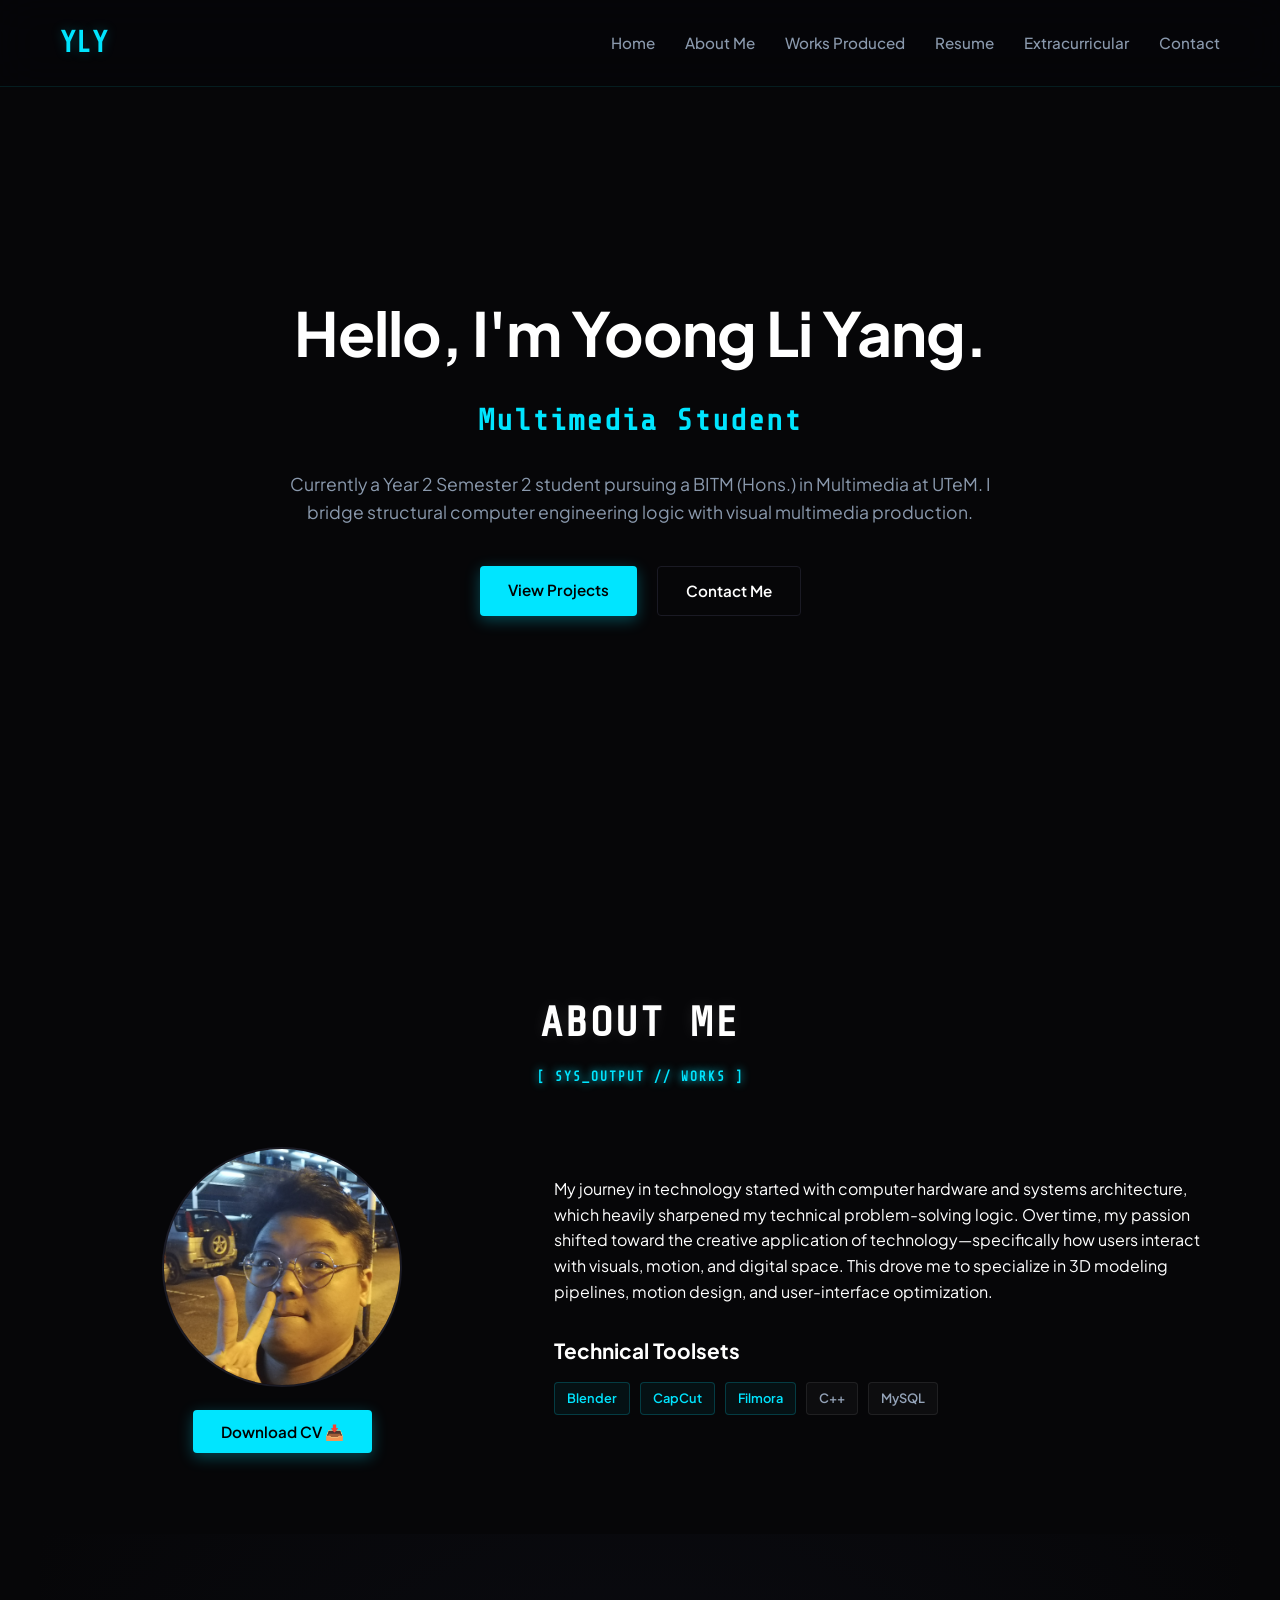
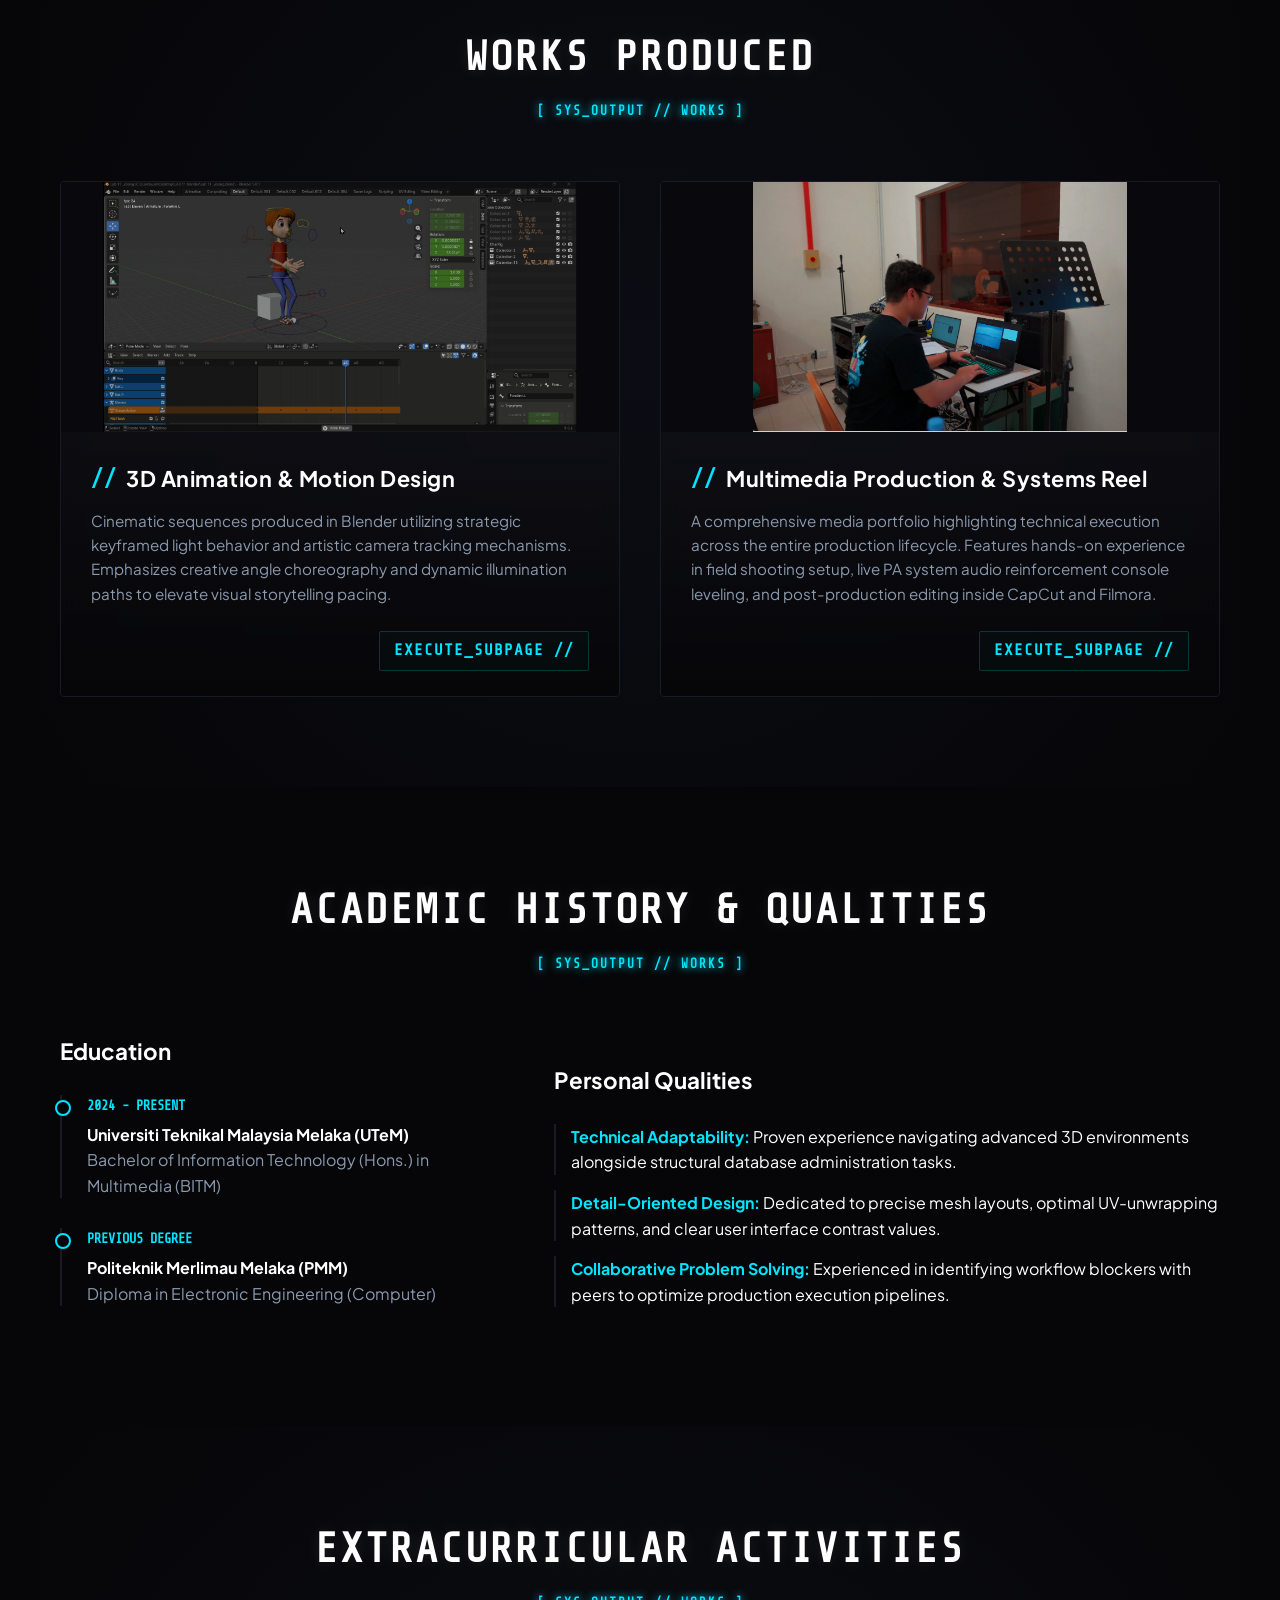
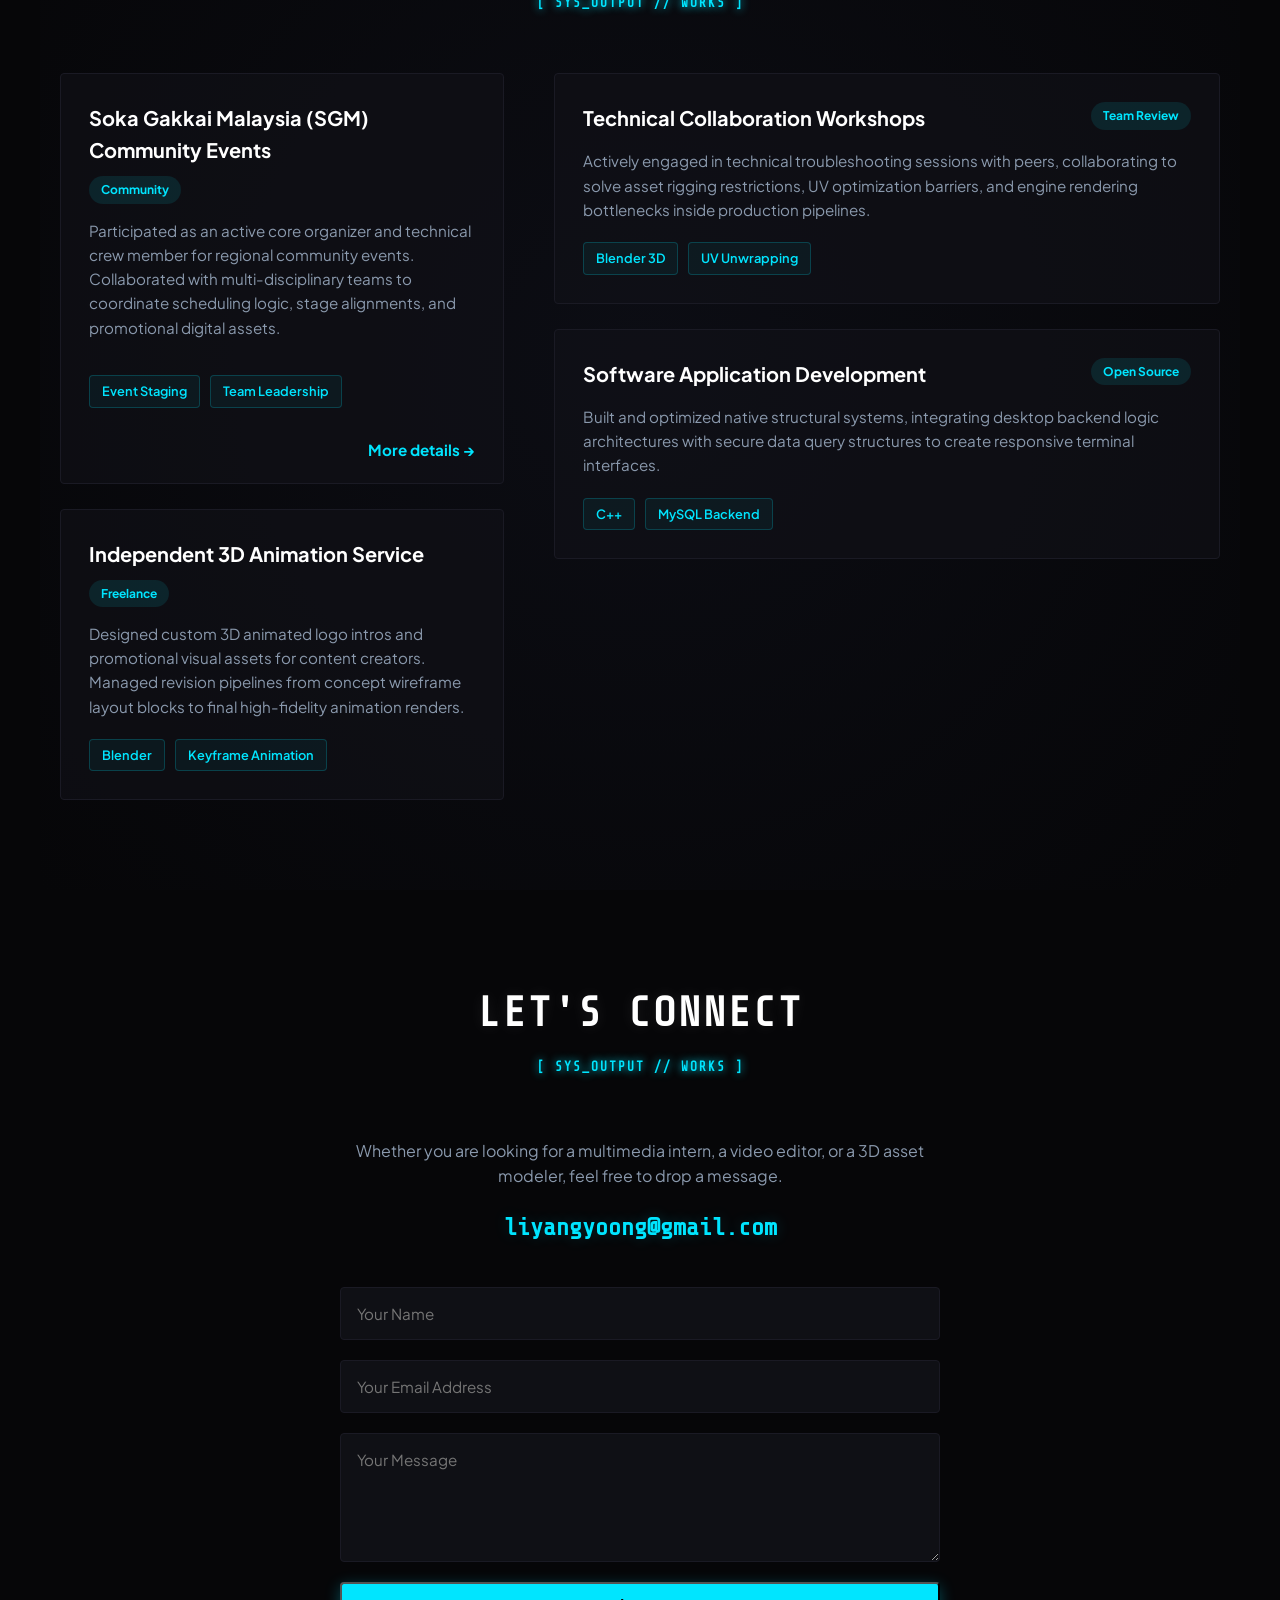
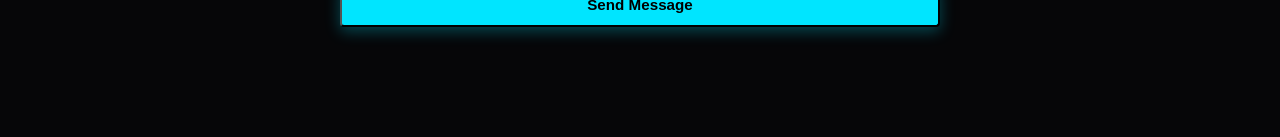
==== commit 50cf6009: "Update index.html" ====
--- a/index.html
+++ b/index.html
@@ -14,7 +14,7 @@
             <ul class="nav-links">
                 <li><a href="#home">Home</a></li>
                 <li><a href="#about">About Me</a></li>
-                <li><a href="#projects">My Projects</a></li>
+                <li><a href="#projects">Works Produced</a></li>
                 <li><a href="#resume">Resume</a></li>
                 <li><a href="#extracurricular">Extracurricular</a></li>
                 <li><a href="#contact">Contact</a></li>
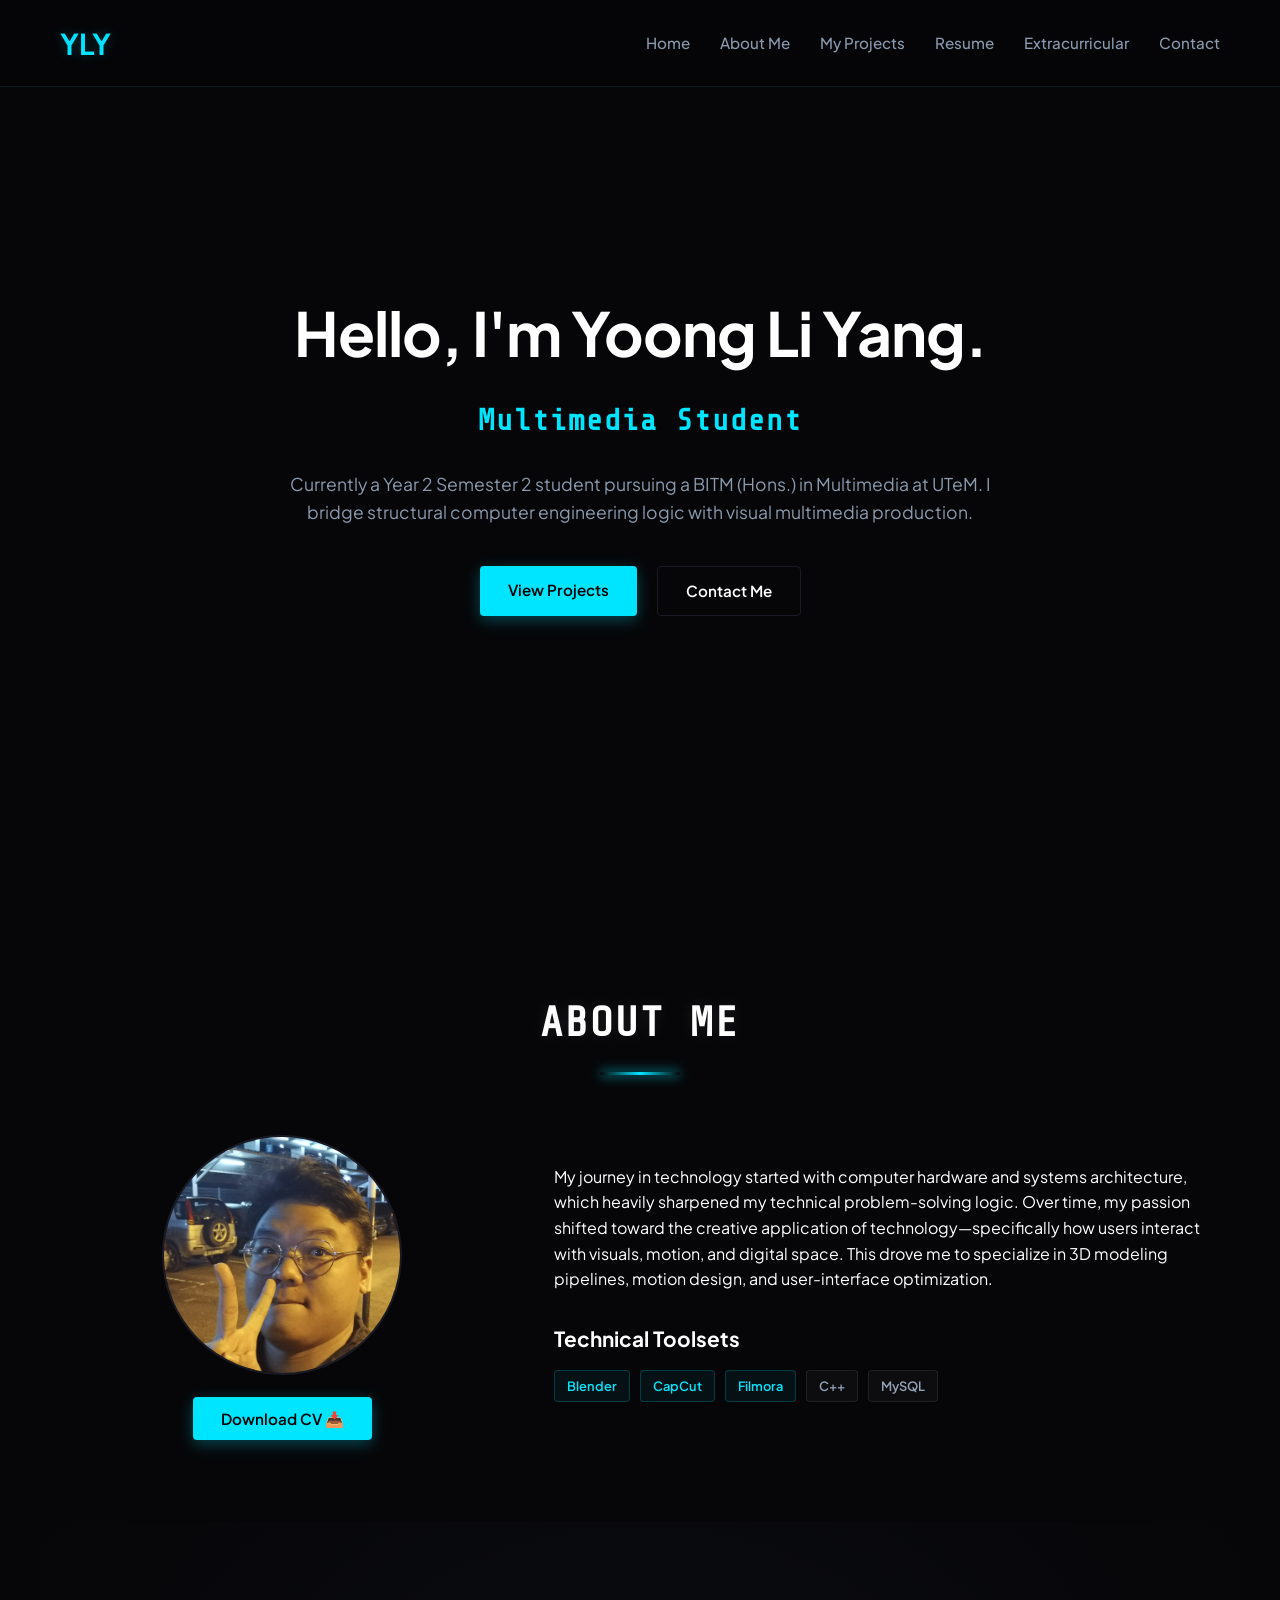
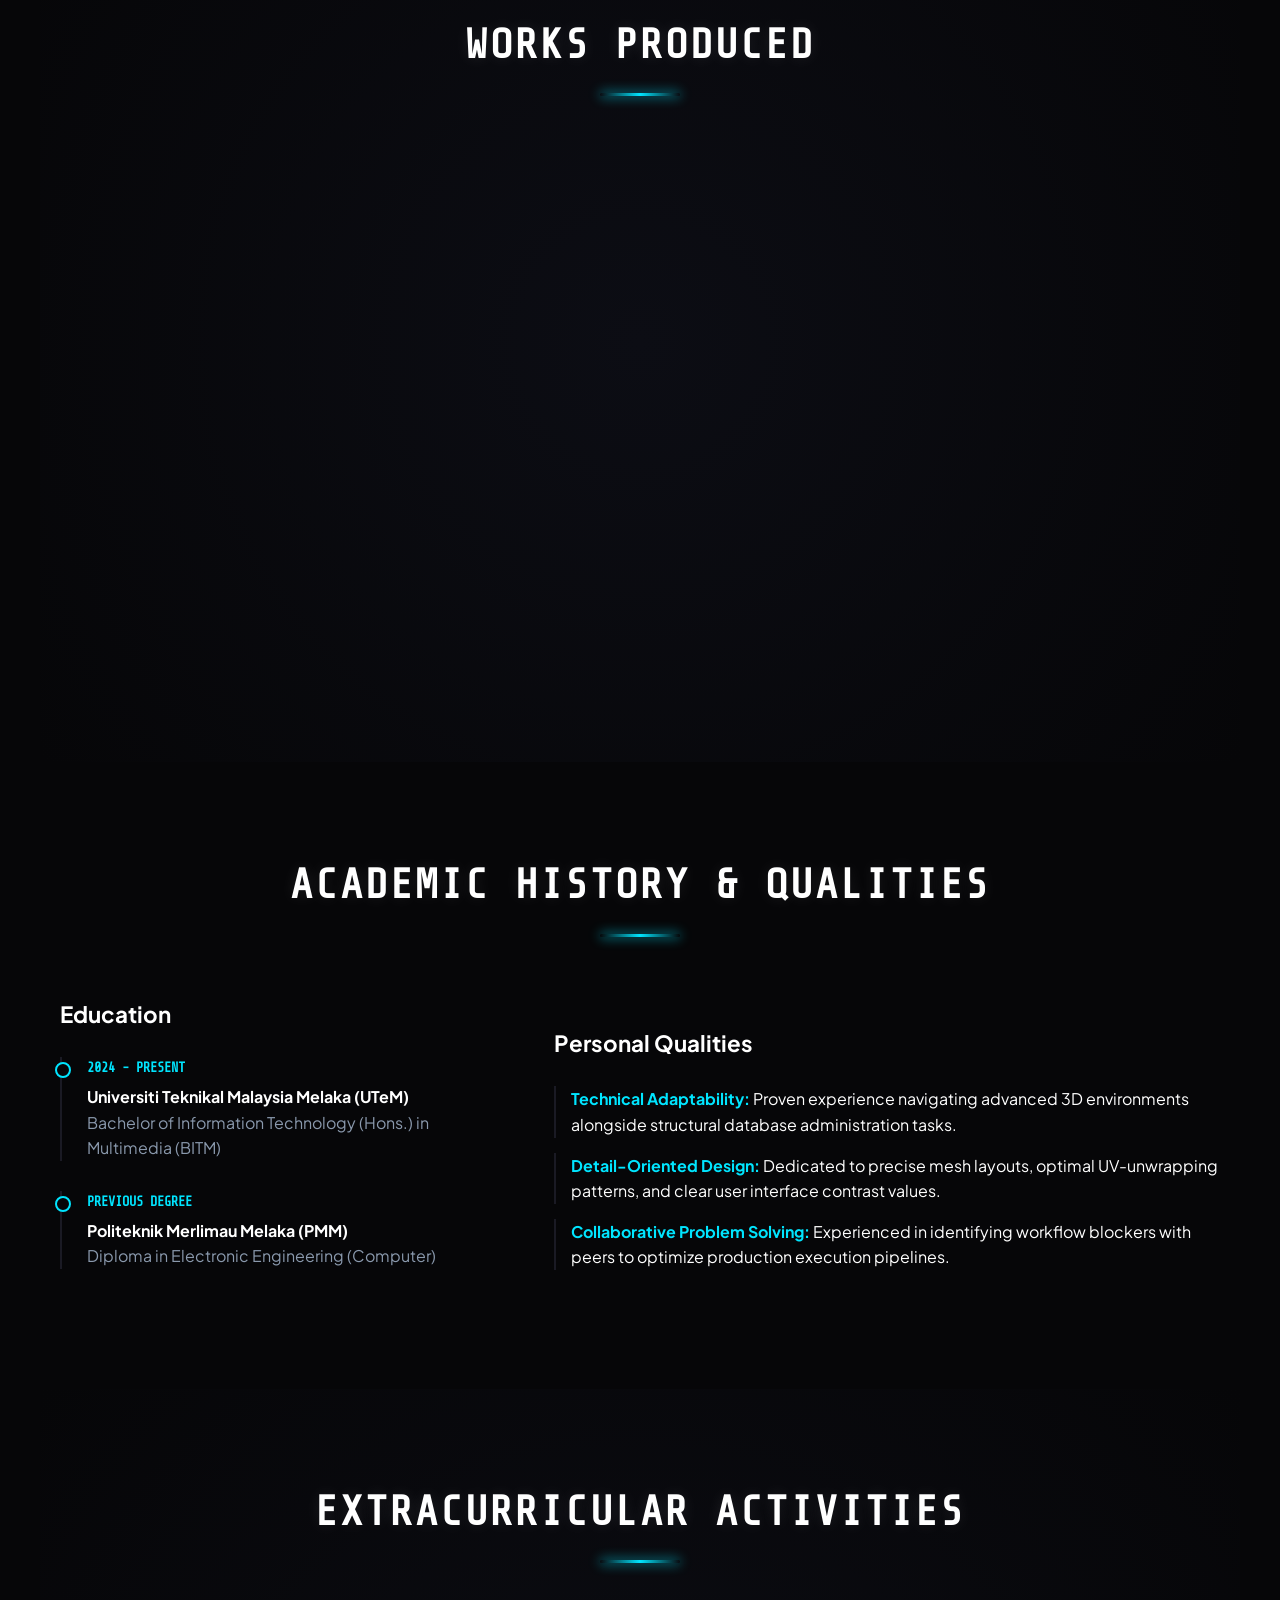
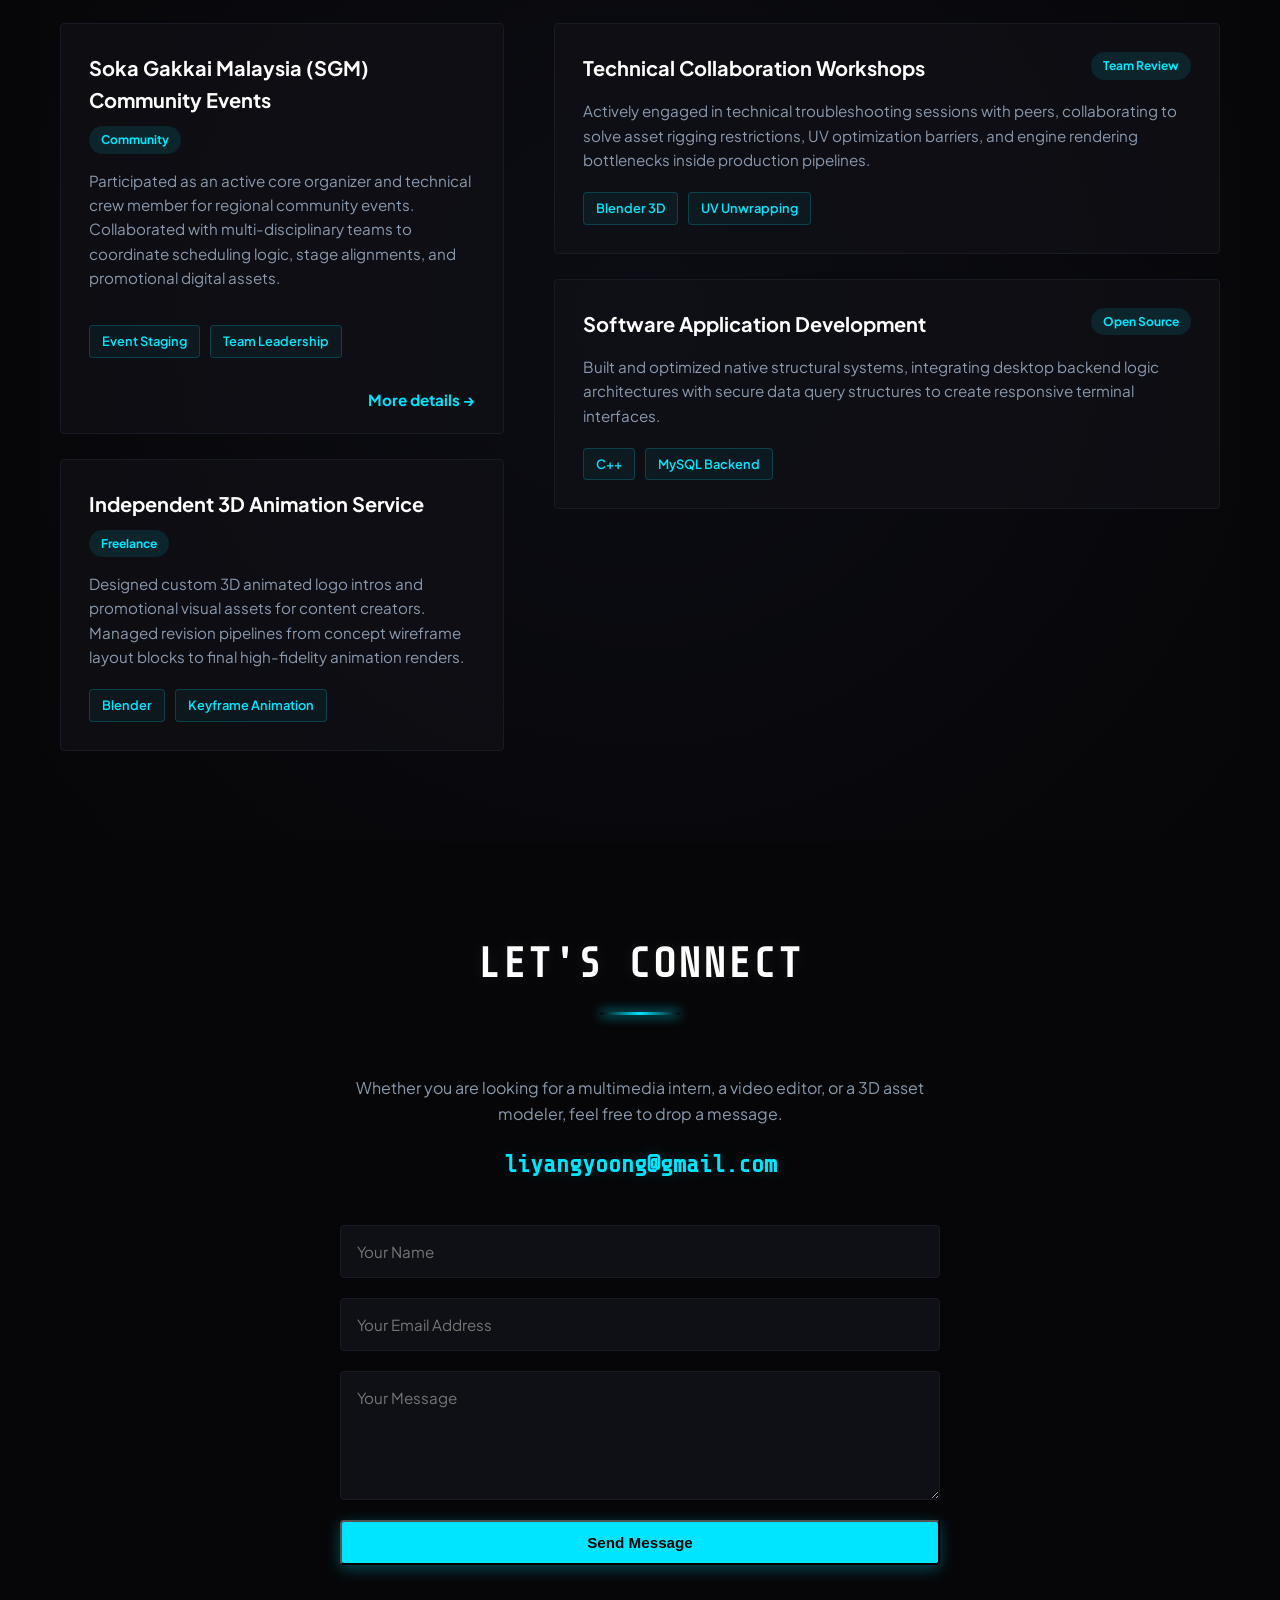
==== commit 6ea6705f: "Update index.html" ====
--- a/index.html
+++ b/index.html
@@ -14,7 +14,7 @@
             <ul class="nav-links">
                 <li><a href="#home">Home</a></li>
                 <li><a href="#about">About Me</a></li>
-                <li><a href="#projects">Works Produced</a></li>
+                <li><a href="#projects">My Projects</a></li>
                 <li><a href="#resume">Resume</a></li>
                 <li><a href="#extracurricular">Extracurricular</a></li>
                 <li><a href="#contact">Contact</a></li>
@@ -208,7 +208,6 @@
 
     <script>
         document.addEventListener("DOMContentLoaded", function () {
-            // 1. 表单静默处理
             const form = document.getElementById("portfolioContactForm");
             const feedback = document.getElementById("formFeedback");
             const button = document.getElementById("submitBtn");
@@ -244,7 +243,6 @@
                 });
             }
 
-            // 2. 动态侧滑触发
             const revealElements = document.querySelectorAll(".scroll-reveal, .scroll-reveal-left");
             if (revealElements.length > 0) {
                 const observer = new IntersectionObserver(function (entries) {
@@ -265,15 +263,12 @@
                 });
             }
 
-            // 🛠️ 3. 新增创意：图片卡片鼠标 3D 浮动视差特效脚本
             const cards = document.querySelectorAll('.project-card');
             cards.forEach(card => {
                 card.addEventListener('mousemove', (e) => {
                     const rect = card.getBoundingClientRect();
                     const x = e.clientX - rect.left - (rect.width / 2);
                     const y = e.clientY - rect.top - (rect.height / 2);
-                    
-                    // 将旋转角度限制在微幅 5 度以内，丝滑有质感
                     card.style.transform = `rotateY(${x / 25}deg) rotateX(${-y / 25}deg) translateY(-5px)`;
                 });
                 
--- a/styles.css
+++ b/styles.css
@@ -44,7 +44,7 @@
     background: radial-gradient(circle at 50% 50%, #0c0d14 0%, #060608 100%);
 }
 
-/* 创意大标题 */
+/* 🧱 修复后的创意大标题：移除了文字，改回纯科技感极细霓虹线条 */
 .section-title {
     font-family: var(--font-tech);
     font-size: 2.6rem;
@@ -58,13 +58,14 @@
 }
 
 .section-title::after {
-    content: "[ SYS_OUTPUT // WORKS ]";
+    content: "";
     display: block;
-    font-size: 0.8rem;
-    color: var(--primary);
-    margin-top: 10px;
-    letter-spacing: 2px;
-    text-shadow: 0 0 8px var(--primary);
+    width: 80px;
+    height: 3px;
+    background: linear-gradient(90deg, transparent, var(--primary), transparent);
+    margin: 15px auto 0 auto;
+    border-radius: 2px;
+    box-shadow: 0 0 12px var(--primary);
 }
 
 /* 导航栏 */
@@ -88,7 +89,6 @@
 }
 
 .logo {
-    font-family: var(--font-tech);
     font-size: 1.8rem;
     font-weight: 700;
     color: var(--primary);
@@ -263,15 +263,13 @@
     border: 1px solid rgba(255, 255, 255, 0.08);
 }
 
-/* ==========================================================================
-   🚀 极限创意重构：多媒体系统控制台 (Project Cards UI)
-   ========================================================================== */
+/* 作品并排网格系统 */
 .gallery-grid {
     display: grid;
     grid-template-columns: repeat(2, 1fr);
     gap: 40px;
     width: 100%;
-    perspective: 1000px; /* 激活3D空间视差深度感 */
+    perspective: 1000px;
 }
 
 @media (max-width: 850px) {
@@ -280,19 +278,18 @@
     }
 }
 
-/* 高级硬核科技风卡片基础架构 */
+/* 科技风卡片架构 */
 .project-card {
     background: var(--bg-card);
     border: 1px solid var(--border-color);
-    border-radius: 4px; /* 改用利落的硬切角 */
+    border-radius: 4px;
     overflow: hidden;
     position: relative;
     backdrop-filter: blur(10px);
-    transform-style: preserve-3d; /* 维持子元素3D视差 */
+    transform-style: preserve-3d;
     transition: border-color 0.4s ease, box-shadow 0.4s ease;
 }
 
-/* 创造四个角落的科幻L型光标裁切线 */
 .project-card::before {
     content: "";
     position: absolute;
@@ -312,7 +309,6 @@
     z-index: 5;
 }
 
-/* 激活鼠标悬浮高亮变色 */
 .project-card:hover {
     border-color: rgba(0, 229, 255, 0.3);
     box-shadow: 0 15px 35px rgba(0, 229, 255, 0.08);
@@ -324,7 +320,7 @@
     border-bottom-color: var(--primary); border-right-color: var(--primary);
 }
 
-/* 核心视窗：雷达扫描线与电磁干扰质感 */
+/* 图片容器：雷达扫描特效 */
 .project-card .img-container {
     width: 100%;
     height: 250px;
@@ -336,7 +332,6 @@
     position: relative;
 }
 
-/* 动态雷达水平激光扫描线 */
 .project-card .img-container::after {
     content: "";
     position: absolute;
@@ -366,11 +361,10 @@
 }
 
 .project-card:hover img {
-    transform: scale(1.02) translateZ(15px); /* 视差前移 */
+    transform: scale(1.02) translateZ(15px);
     filter: brightness(1.05) contrast(1.1);
 }
 
-/* 信息控制界面 */
 .project-info {
     padding: 30px;
     background: linear-gradient(to bottom, transparent, rgba(6,6,8,0.95));
@@ -388,11 +382,9 @@
     gap: 10px;
 }
 
-/* 标题前缀加入类似终端指令的符号 */
 .project-info h3::before {
     content: "//";
     color: var(--primary);
-    font-family: var(--font-tech);
 }
 
 .project-info p {
@@ -402,7 +394,7 @@
     margin-bottom: 30px;
 }
 
-/* 炫酷极客风格操作按钮 */
+/* 科技控控制按钮 */
 .tech-link {
     font-family: var(--font-tech);
     position: absolute;
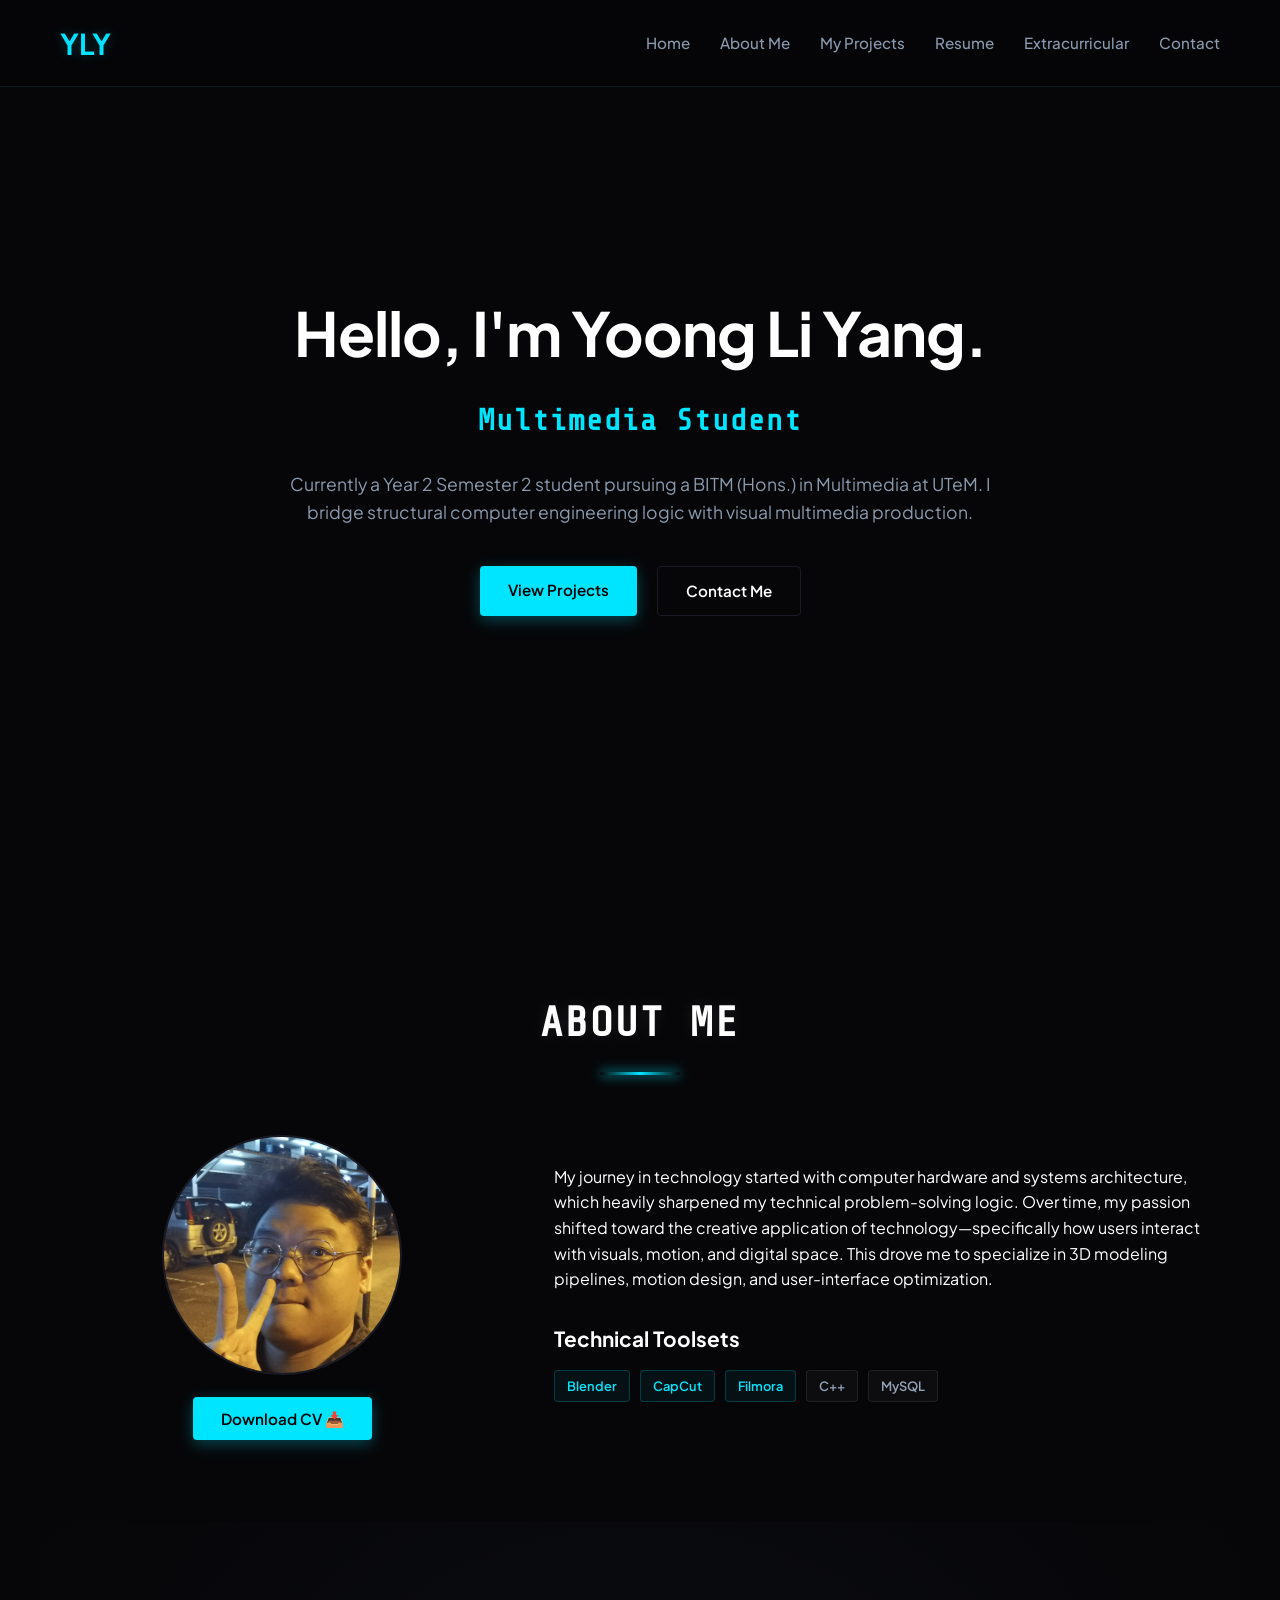
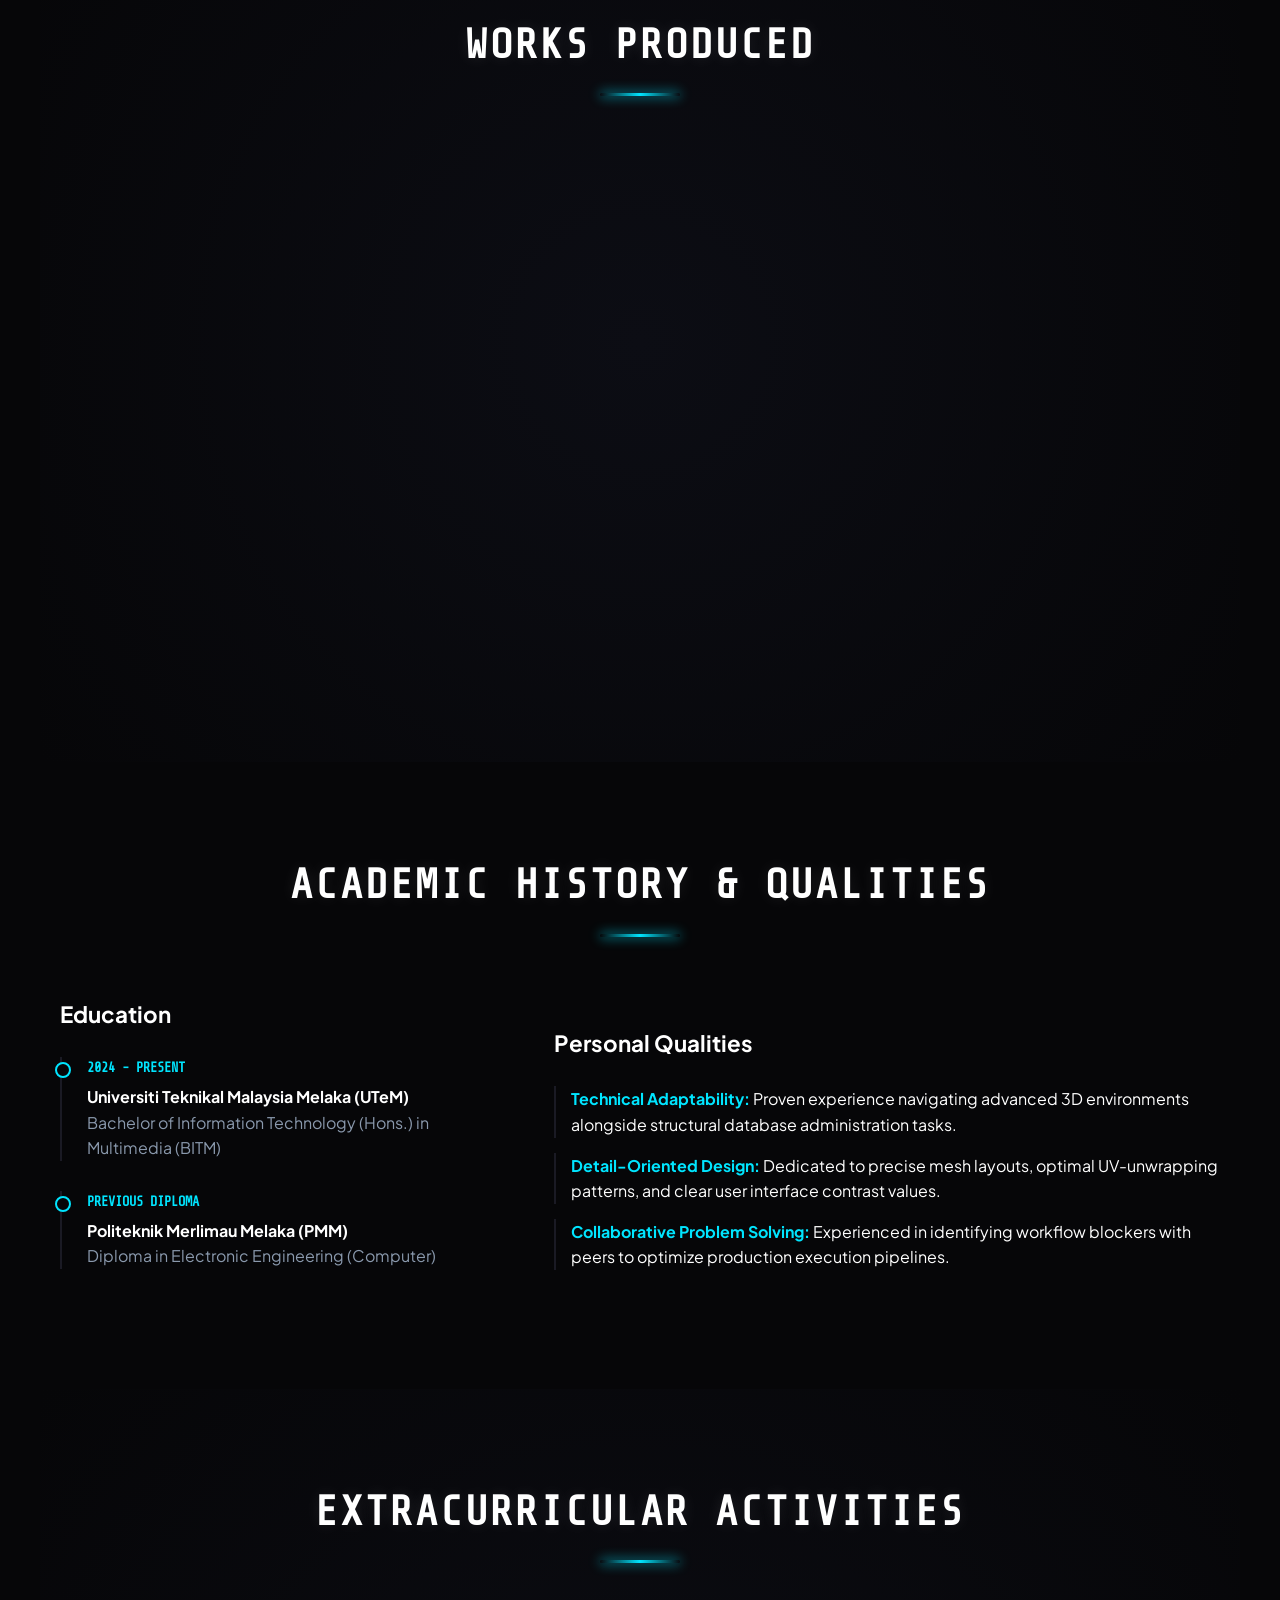
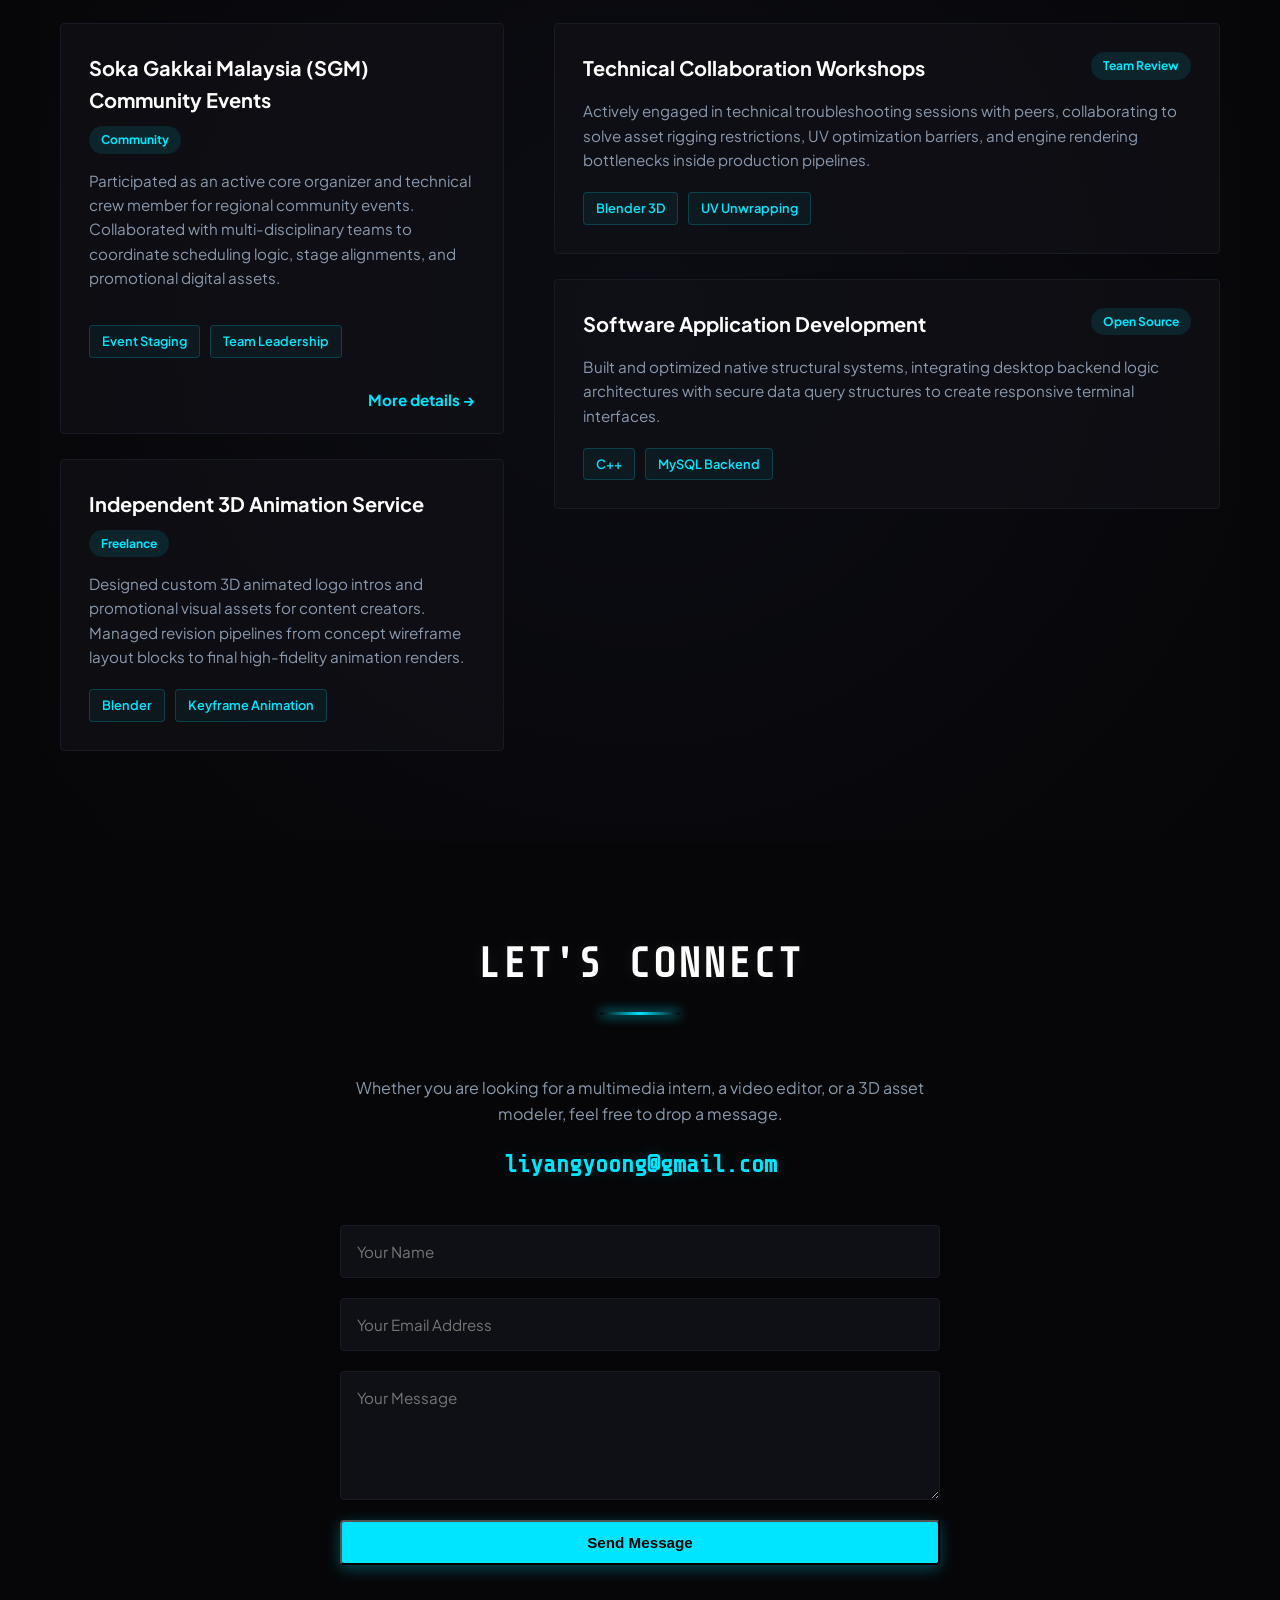
==== commit c31bc8f7: "Update index.html" ====
--- a/index.html
+++ b/index.html
@@ -76,7 +76,7 @@
                         <h3>3D Animation & Motion Design</h3>
                         <p>Cinematic sequences produced in Blender utilizing strategic keyframed light behavior and artistic camera tracking mechanisms. Emphasizes creative angle choreography and dynamic illumination paths to elevate visual storytelling pacing.</p>
                     </div>
-                    <a href="blender.html" class="tech-link">EXECUTE_SUBPAGE //</a>
+                    <a href="blender.html" class="tech-link">More details</a>
                 </div>
             </div>
             
@@ -89,7 +89,7 @@
                         <h3>Multimedia Production & Systems Reel</h3>
                         <p>A comprehensive media portfolio highlighting technical execution across the entire production lifecycle. Features hands-on experience in field shooting setup, live PA system audio reinforcement console leveling, and post-production editing inside CapCut and Filmora.</p>
                     </div>
-                    <a href="production.html" class="tech-link">EXECUTE_SUBPAGE //</a>
+                    <a href="production.html" class="tech-link">More details</a>
                 </div>
             </div>
         </div>
@@ -106,7 +106,7 @@
                     <p style="color: var(--text-muted);">Bachelor of Information Technology (Hons.) in Multimedia (BITM)</p>
                 </div>
                 <div class="timeline-item">
-                    <p class="time-marker">PREVIOUS DEGREE</p>
+                    <p class="time-marker">PREVIOUS DIPLOMA</p>
                     <h4>Politeknik Merlimau Melaka (PMM)</h4>
                     <p style="color: var(--text-muted);">Diploma in Electronic Engineering (Computer)</p>
                 </div>
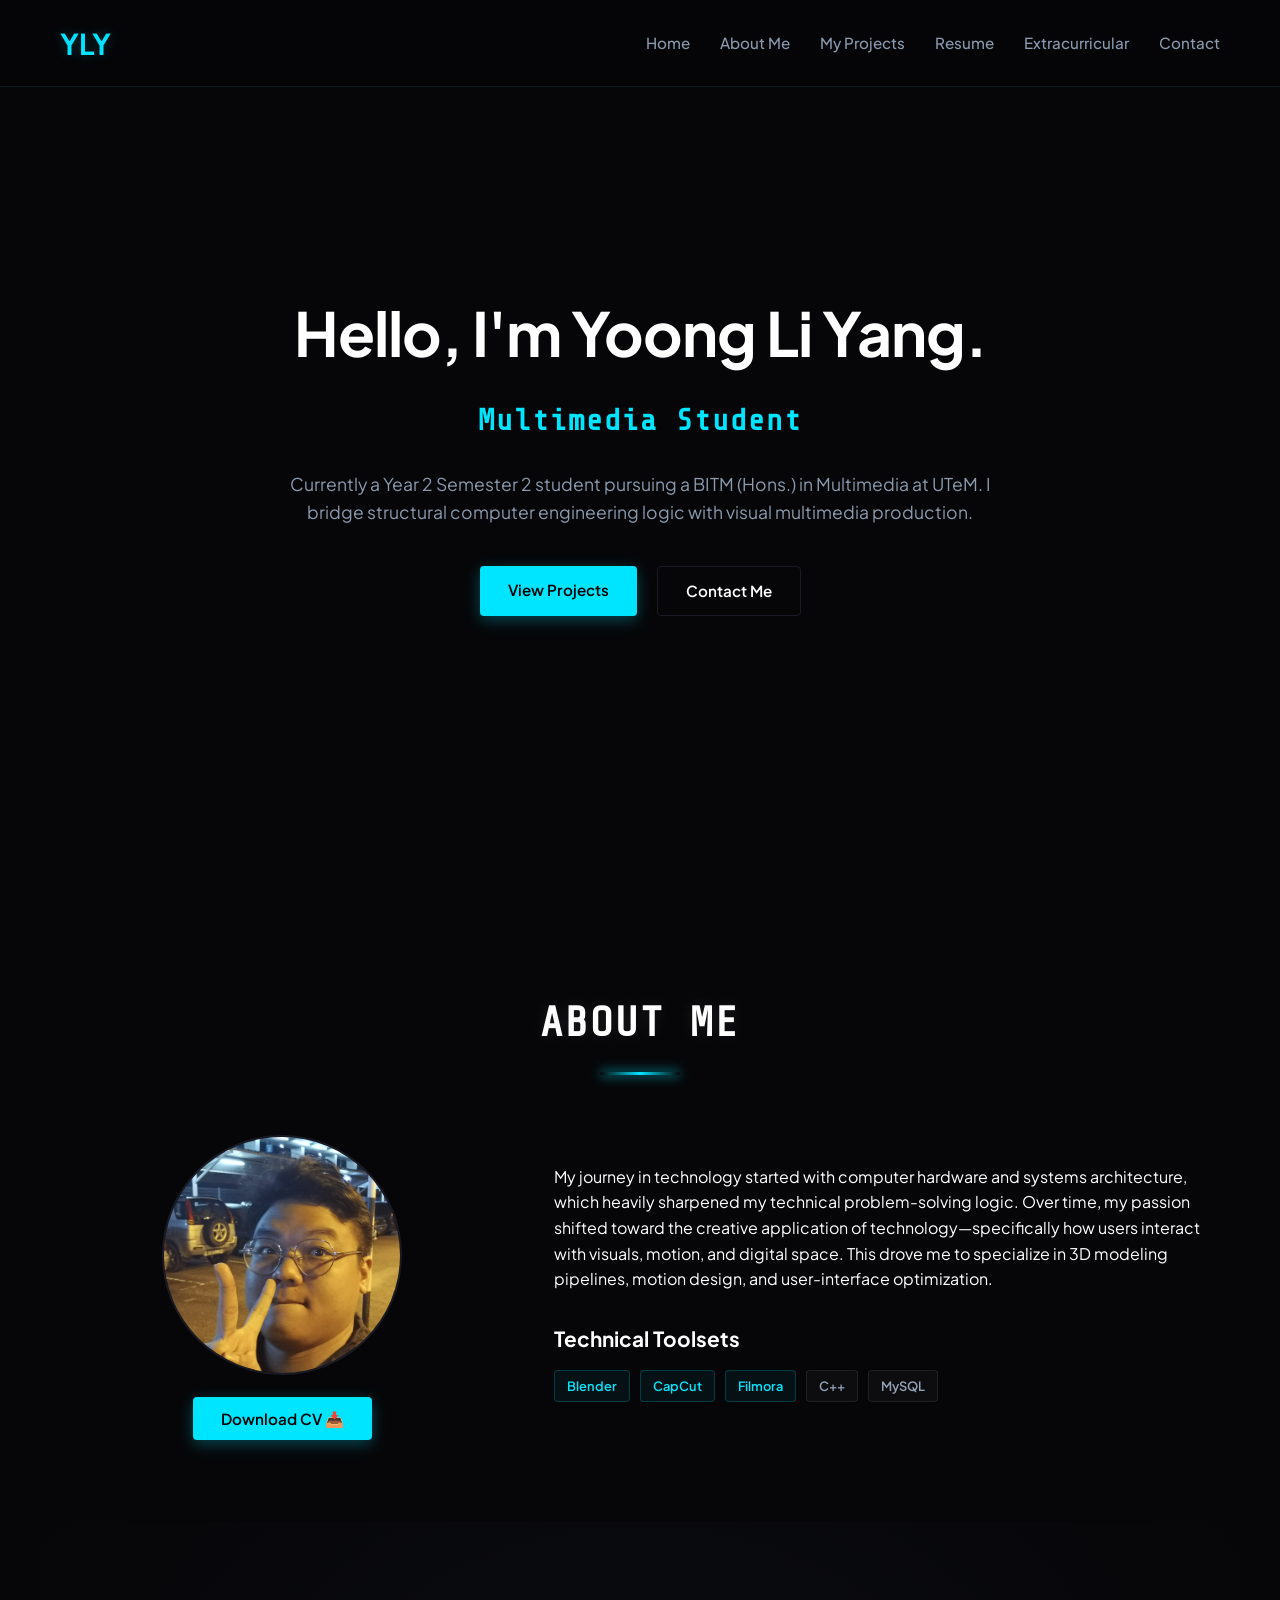
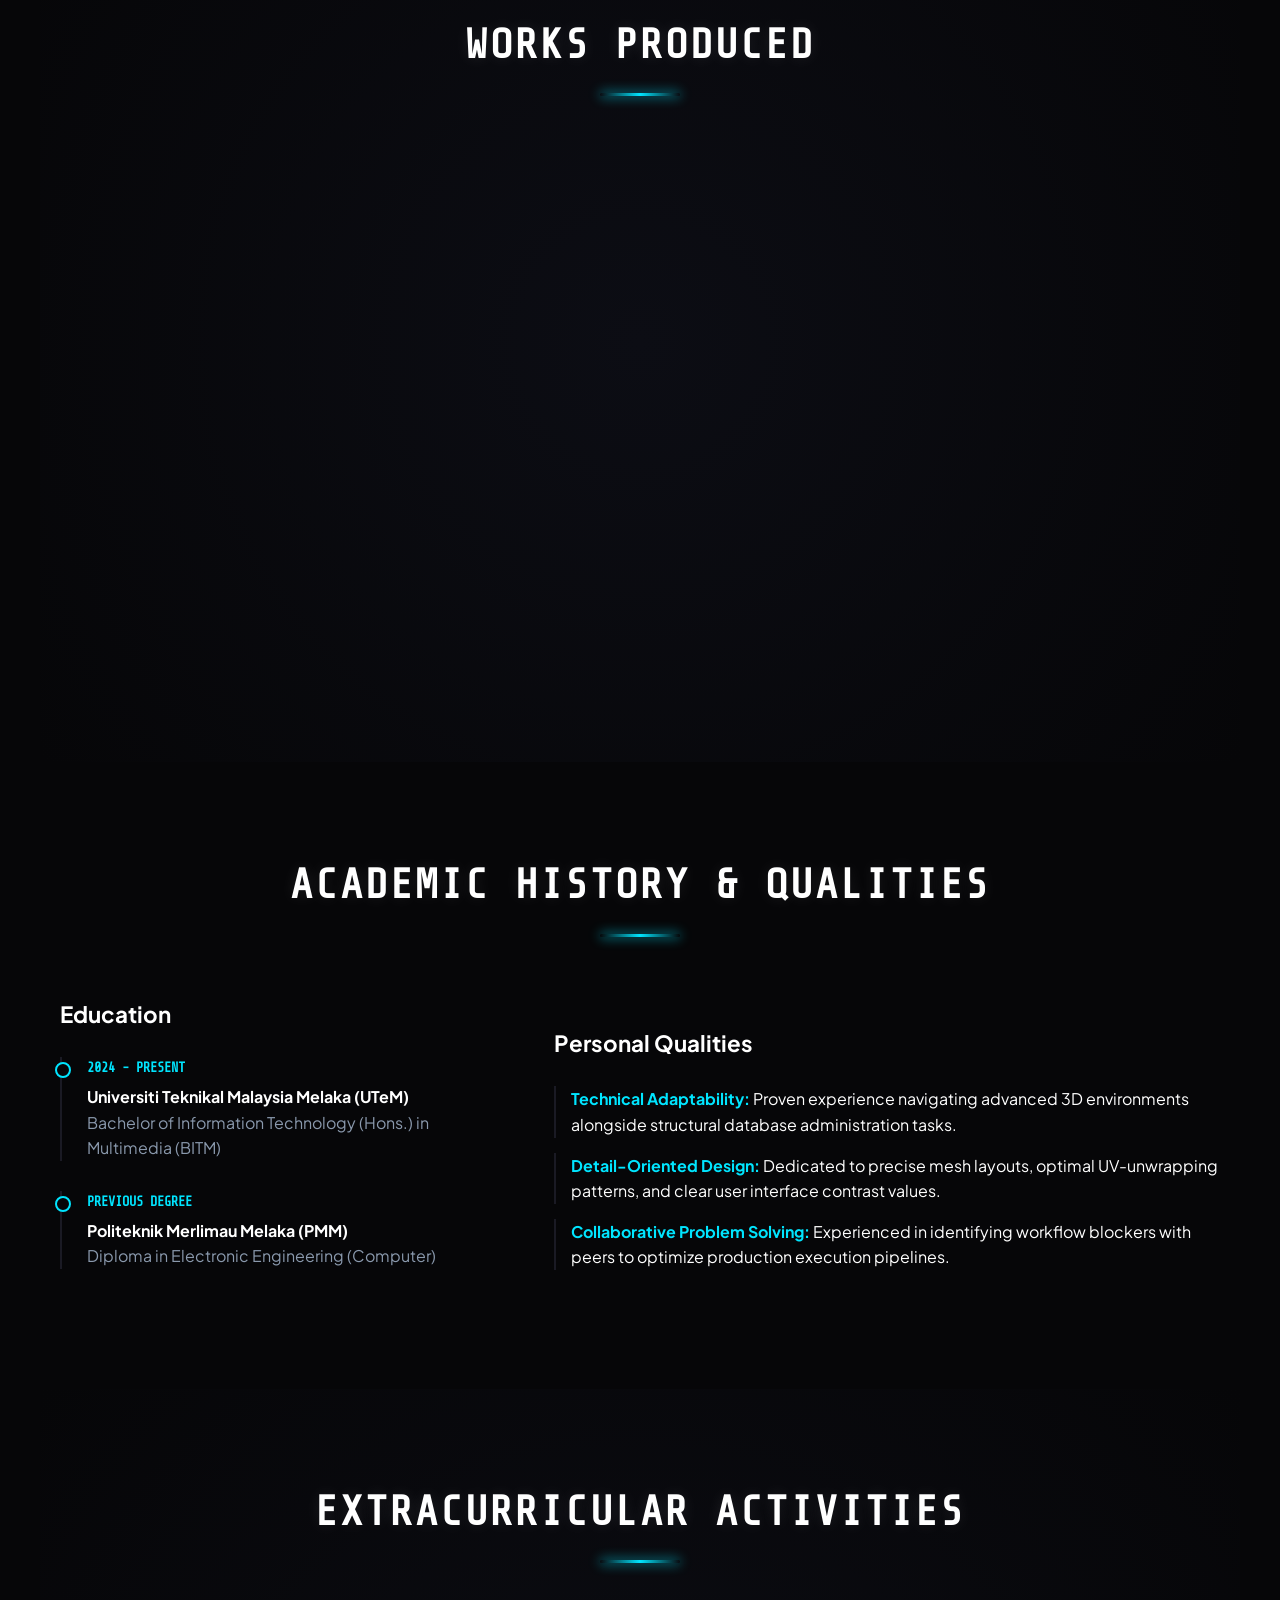
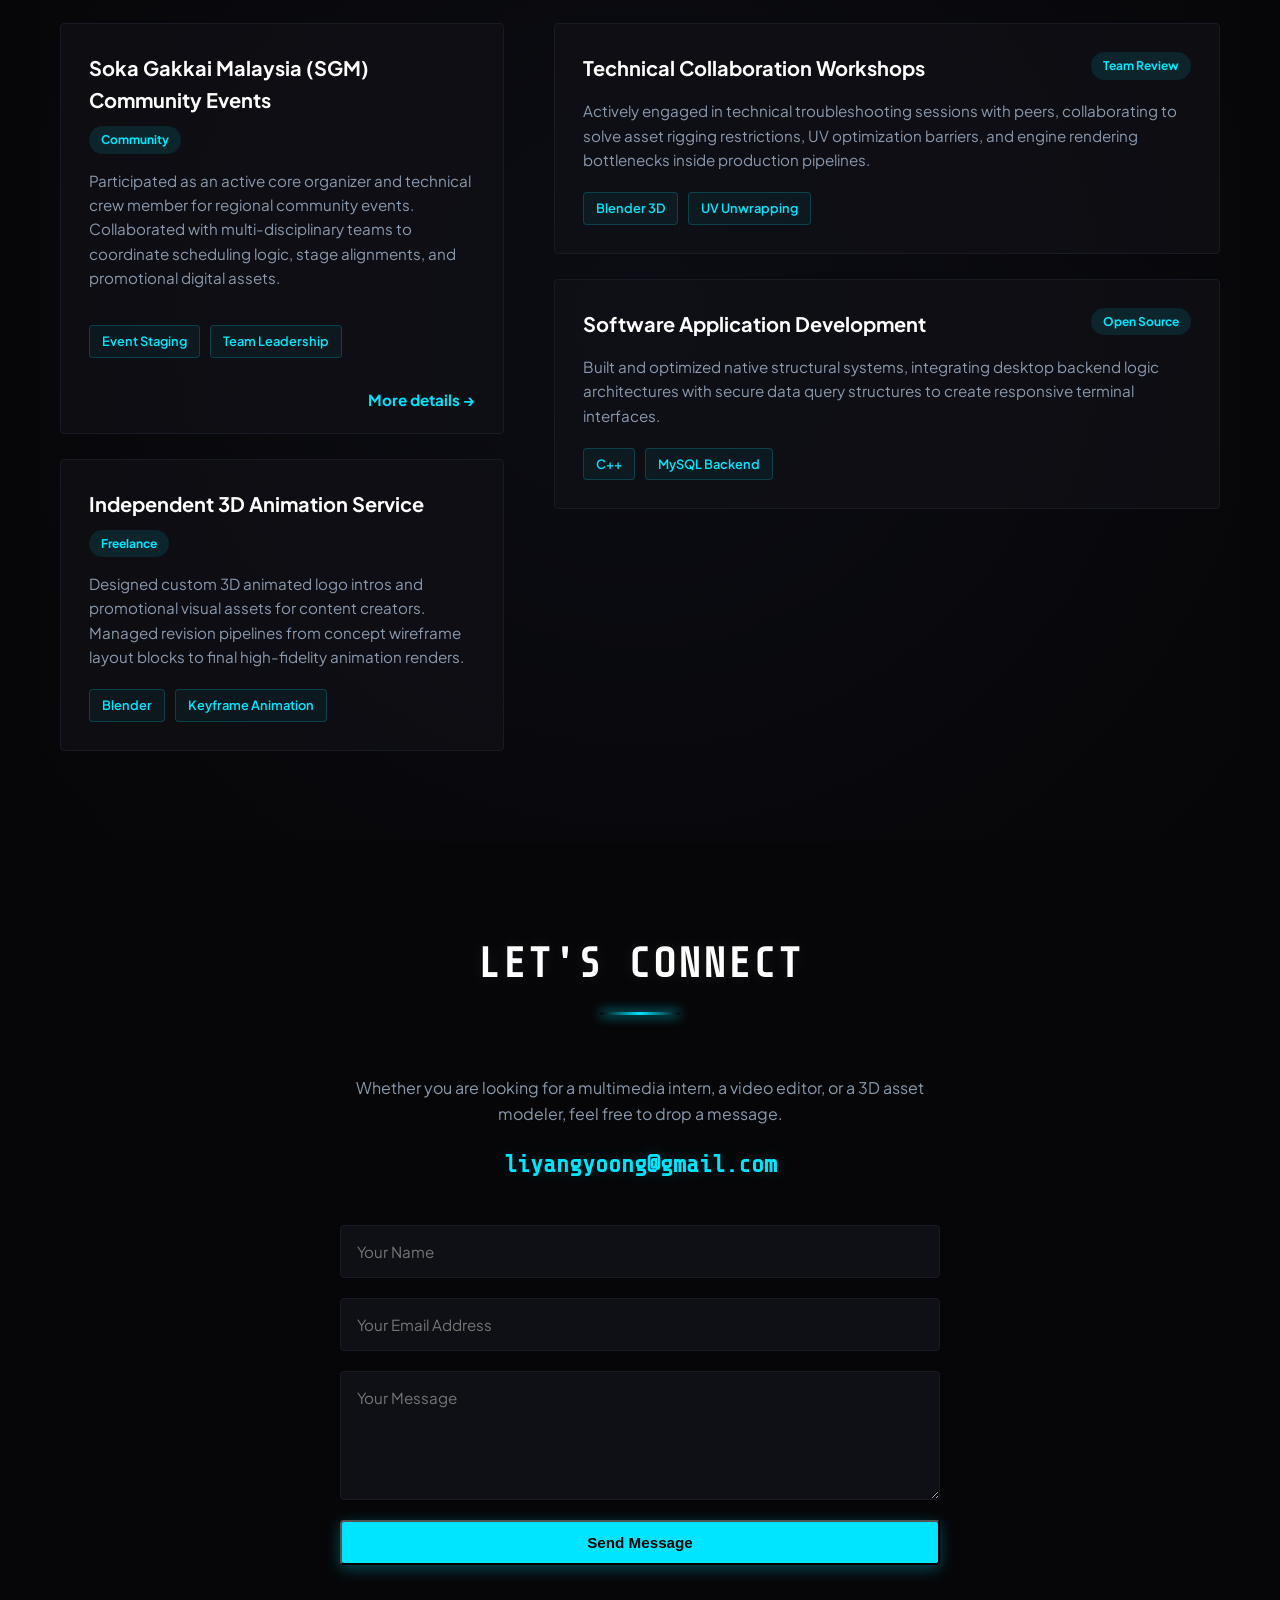
==== commit bdff939c: "Update index.html" ====
--- a/index.html
+++ b/index.html
@@ -106,7 +106,7 @@
                     <p style="color: var(--text-muted);">Bachelor of Information Technology (Hons.) in Multimedia (BITM)</p>
                 </div>
                 <div class="timeline-item">
-                    <p class="time-marker">PREVIOUS DIPLOMA</p>
+                    <p class="time-marker">PREVIOUS DEGREE</p>
                     <h4>Politeknik Merlimau Melaka (PMM)</h4>
                     <p style="color: var(--text-muted);">Diploma in Electronic Engineering (Computer)</p>
                 </div>
--- a/styles.css
+++ b/styles.css
@@ -44,7 +44,7 @@
     background: radial-gradient(circle at 50% 50%, #0c0d14 0%, #060608 100%);
 }
 
-/* 🧱 修复后的创意大标题：移除了文字，改回纯科技感极细霓虹线条 */
+/* 创意大标题：纯科技感极细霓虹线条 */
 .section-title {
     font-family: var(--font-tech);
     font-size: 2.6rem;
@@ -320,7 +320,7 @@
     border-bottom-color: var(--primary); border-right-color: var(--primary);
 }
 
-/* 图片容器：雷达扫描特效 */
+/* 图片容器：雷达扫描 */
 .project-card .img-container {
     width: 100%;
     height: 250px;
@@ -382,9 +382,10 @@
     gap: 10px;
 }
 
+/* 🌟 核心修改：完全移除了标题前的符号/线装饰，让其保持绝对空白 */
 .project-info h3::before {
-    content: "//";
-    color: var(--primary);
+    display: none !important;
+    content: "" !important;
 }
 
 .project-info p {
@@ -403,12 +404,12 @@
     color: var(--primary);
     text-decoration: none;
     font-weight: bold;
-    font-size: 1rem;
+    font-size: 0.95rem;
     letter-spacing: 1px;
-    padding: 6px 14px;
+    padding: 8px 18px;
     border: 1px solid rgba(0, 229, 255, 0.2);
     background: rgba(0, 229, 255, 0.02);
-    border-radius: 2px;
+    border-radius: 4px;
     transition: all 0.3s ease;
 }
 
